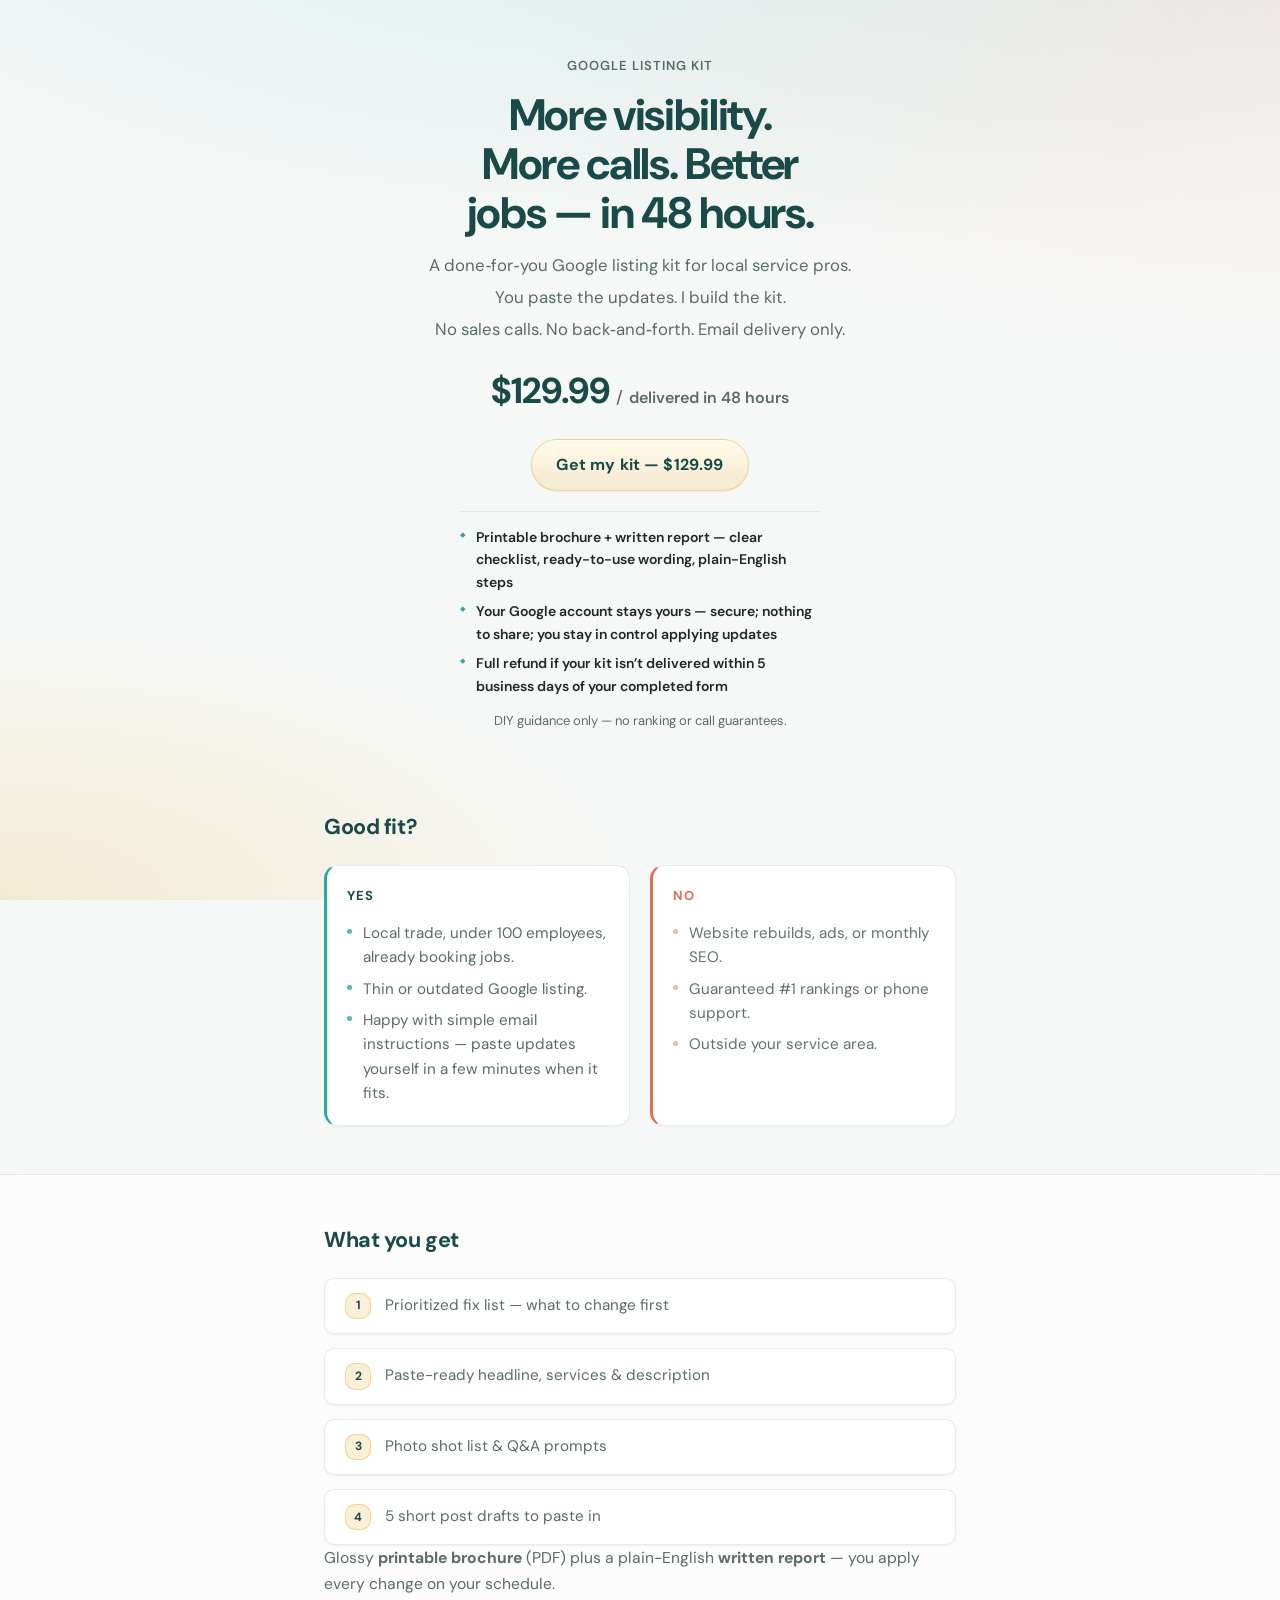
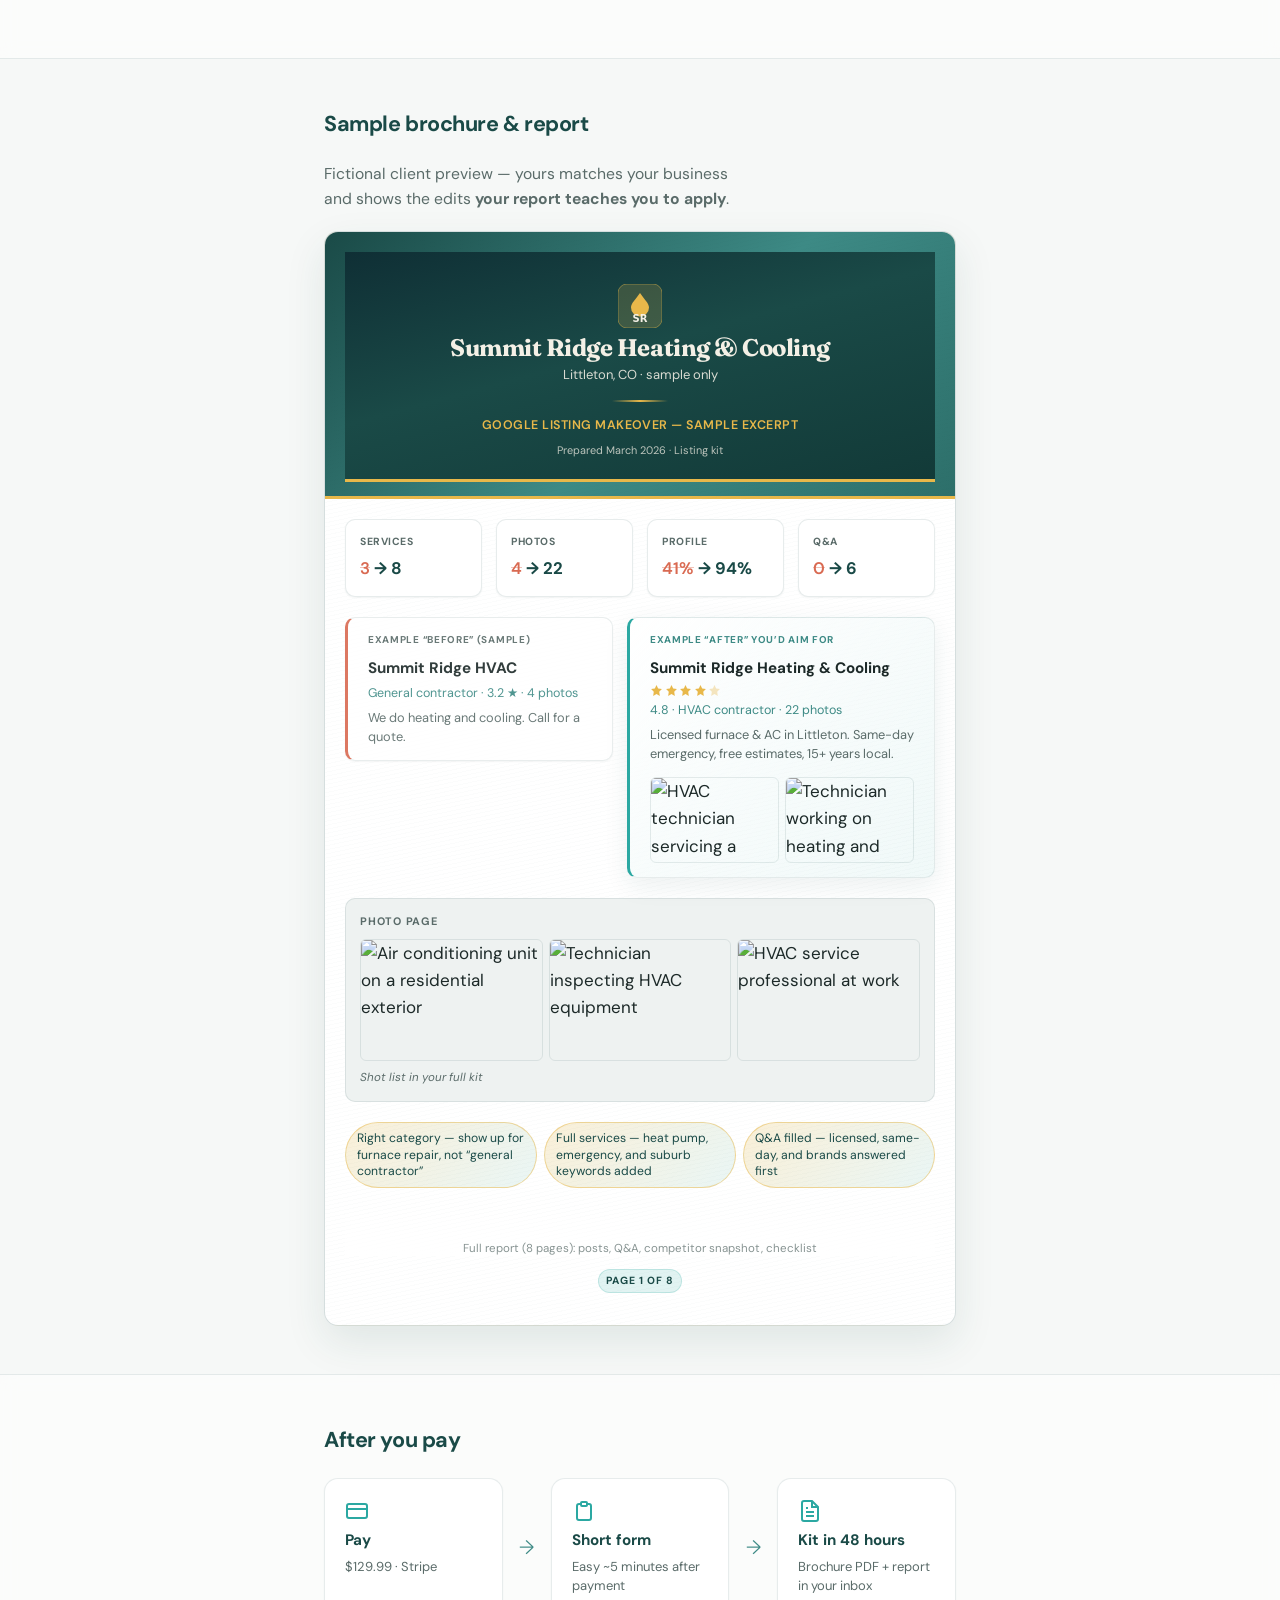
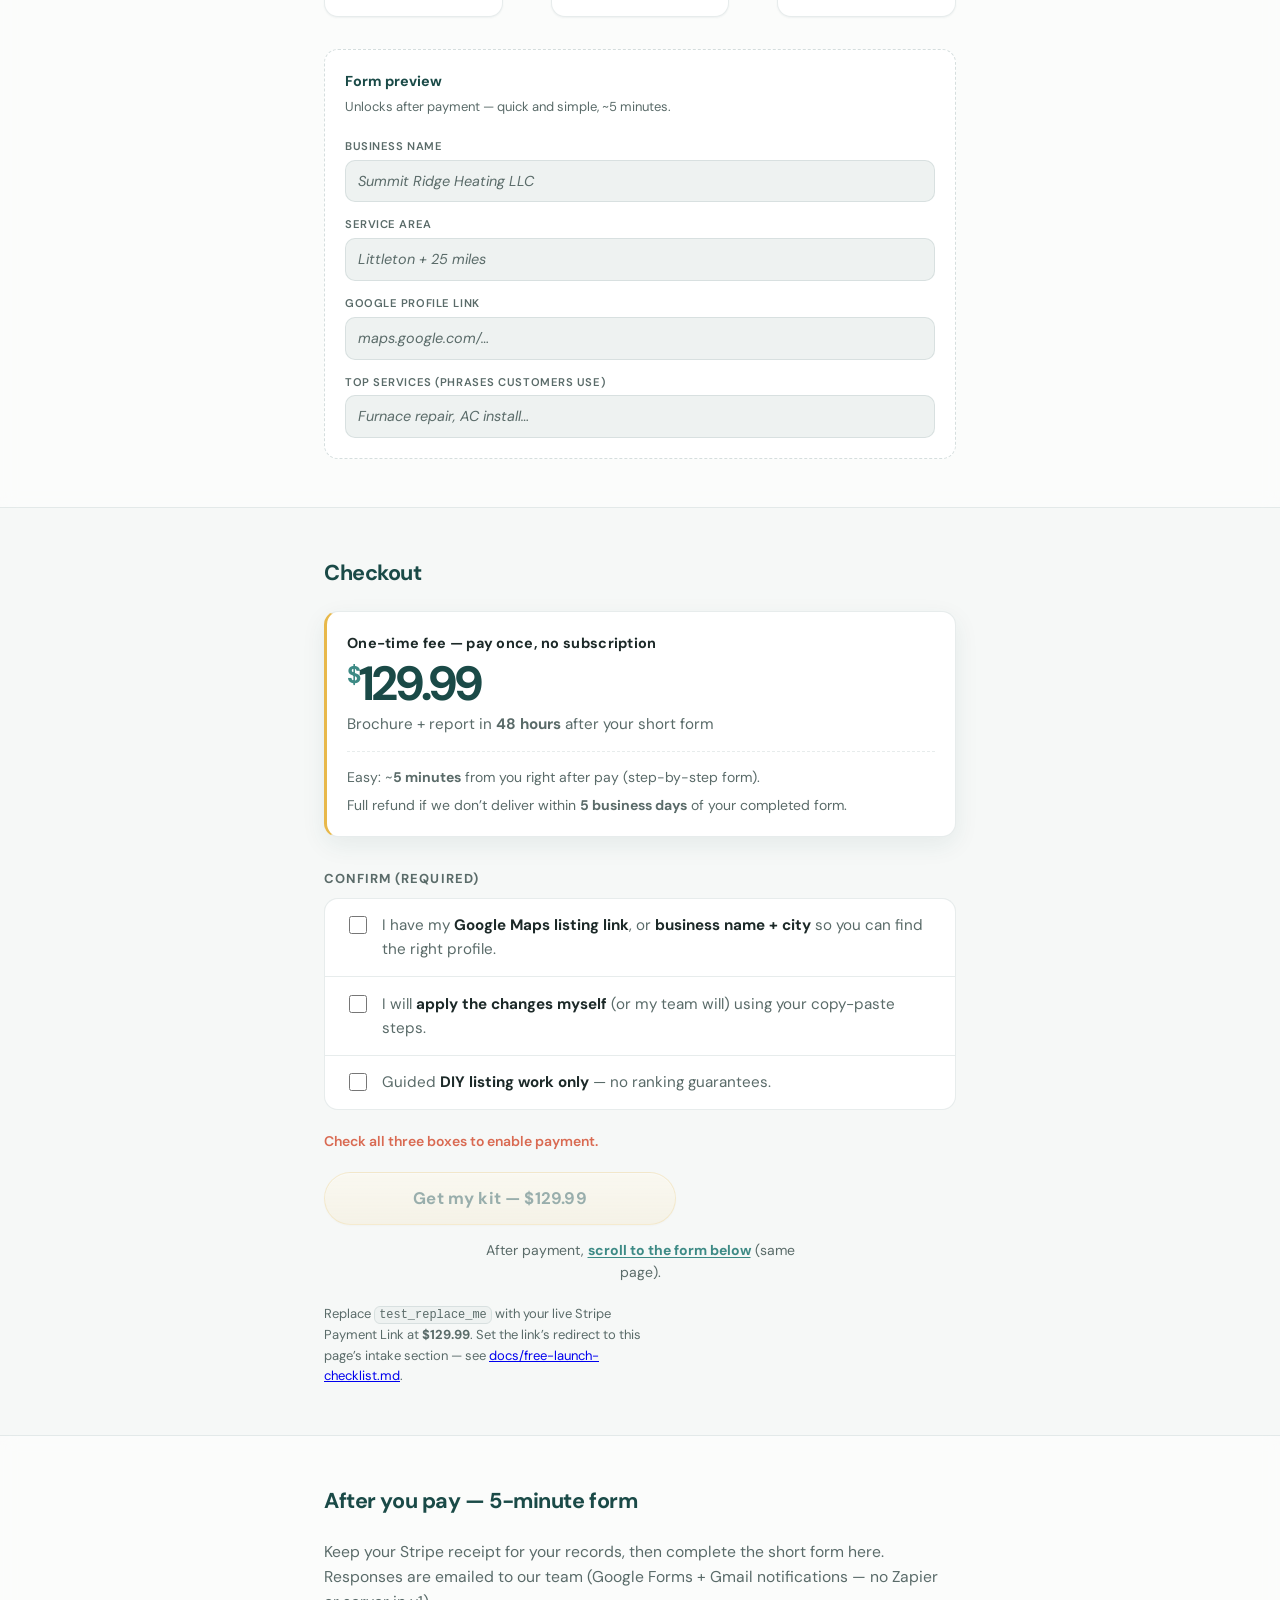
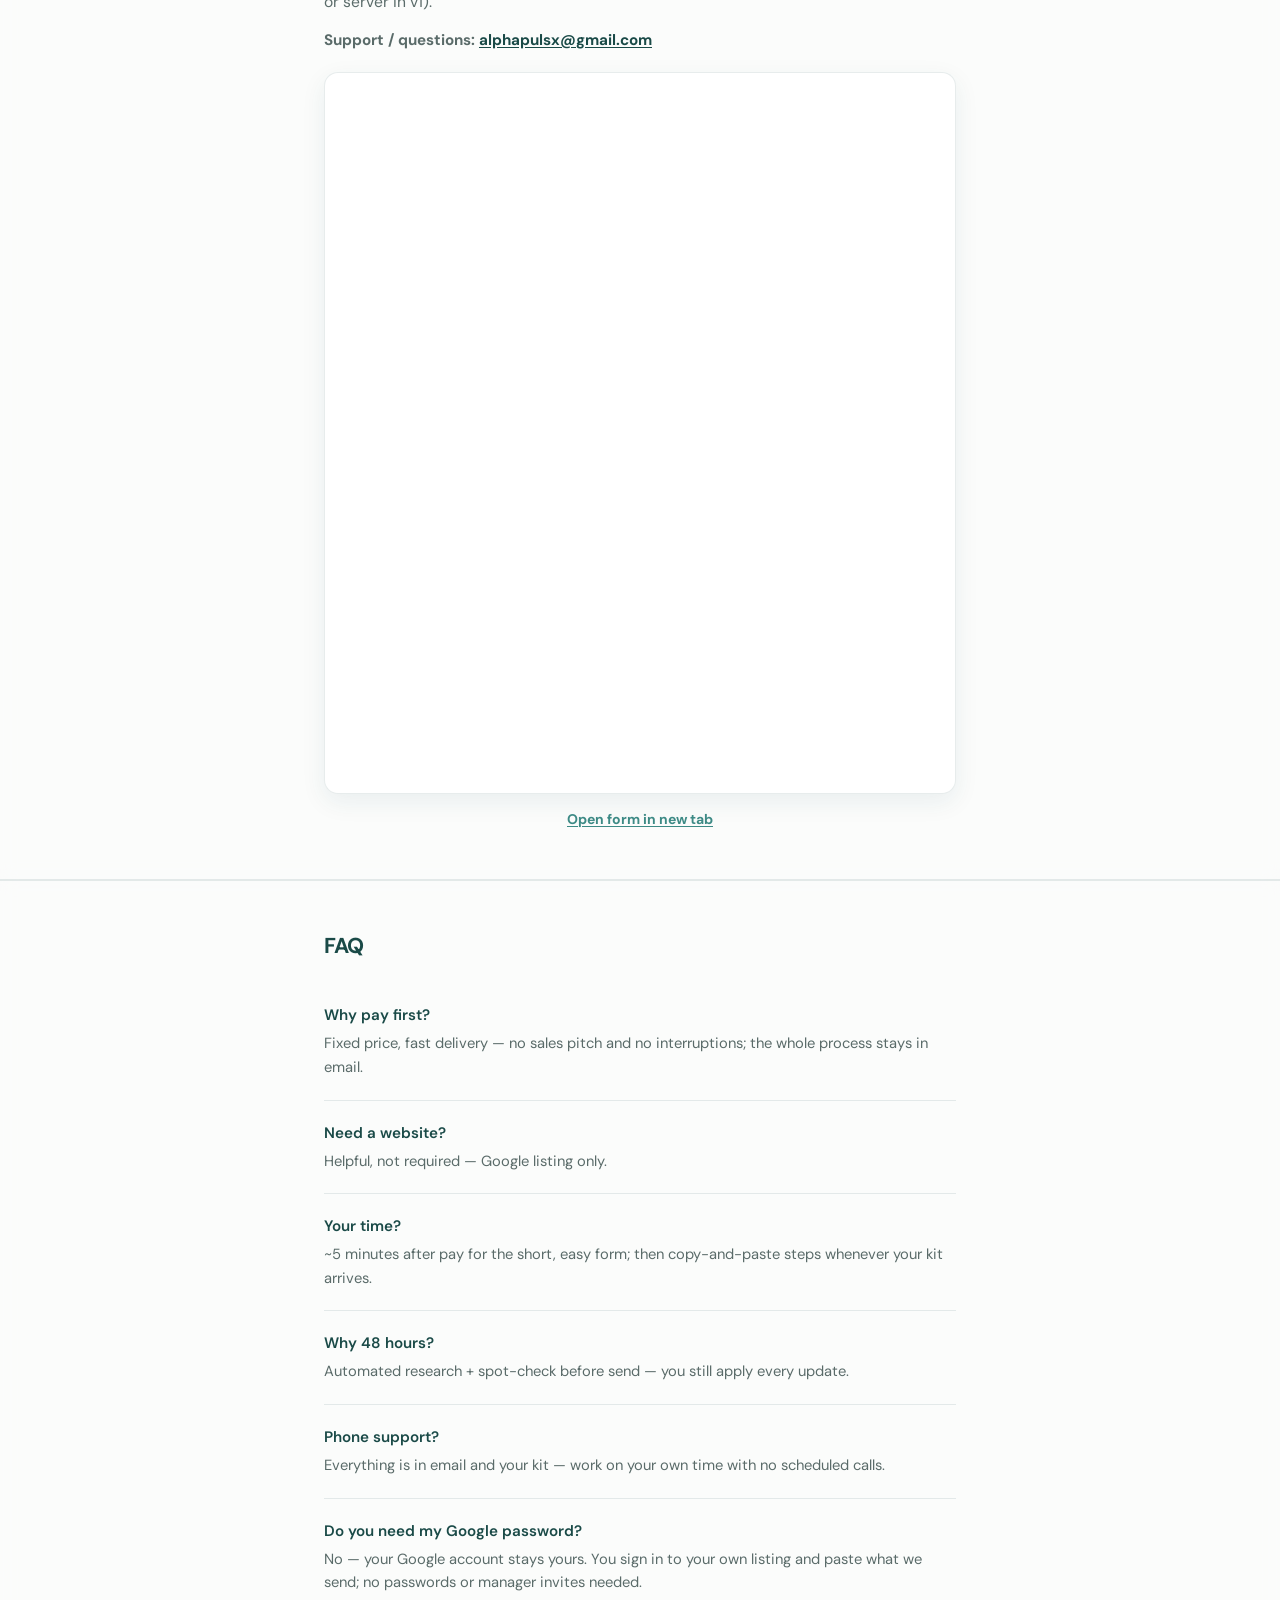
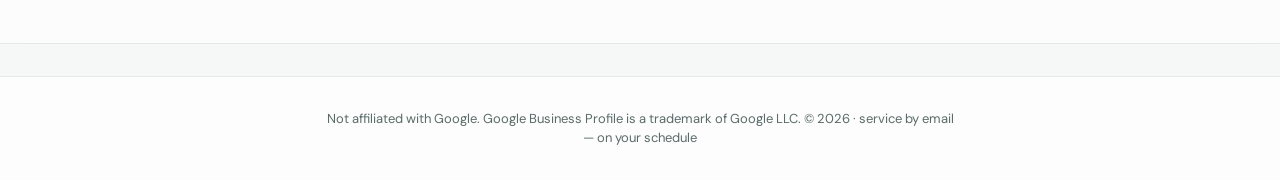
==== index.html @ 48195851 "One-page embedded intake + Gmail setup docs" ====
<!DOCTYPE html>
<html lang="en">
  <head>
    <meta charset="utf-8" />
    <meta name="viewport" content="width=device-width, initial-scale=1" />
    <meta
      name="description"
      content="More visibility, more calls, better jobs in 48h. Done-for-you Google listing kit for local service pros. $129.99 one-time, email delivery only, no sales calls."
    />
    <title>Google listing kit · $129.99 one-time · 48h</title>
    <link rel="canonical" href="https://alphapulsx-jpg.github.io/Google-BP/" />
    <meta property="og:title" content="Google listing kit · $129.99 one-time · 48h" />
    <meta
      property="og:description"
      content="More visibility, more calls, better jobs in 48h. Done-for-you Google listing kit for local service pros. $129.99 one-time, email delivery only, no sales calls."
    />
    <meta property="og:url" content="https://alphapulsx-jpg.github.io/Google-BP/" />
    <meta property="og:type" content="website" />
    <meta name="twitter:card" content="summary" />
    <meta name="twitter:title" content="Google listing kit · $129.99 one-time · 48h" />
    <meta
      name="twitter:description"
      content="More visibility, more calls, better jobs in 48h. Done-for-you Google listing kit for local service pros. $129.99 one-time, email delivery only, no sales calls."
    />
    <script type="application/ld+json">
      {
        "@context": "https://schema.org",
        "@graph": [
          {
            "@type": "Organization",
            "@id": "https://alphapulsx-jpg.github.io/Google-BP/#organization",
            "name": "Google listing kit",
            "url": "https://alphapulsx-jpg.github.io/Google-BP/"
          },
          {
            "@type": "WebSite",
            "@id": "https://alphapulsx-jpg.github.io/Google-BP/#website",
            "name": "Google listing kit",
            "url": "https://alphapulsx-jpg.github.io/Google-BP/",
            "publisher": { "@id": "https://alphapulsx-jpg.github.io/Google-BP/#organization" }
          },
          {
            "@type": "Product",
            "@id": "https://alphapulsx-jpg.github.io/Google-BP/#product",
            "name": "Google listing kit",
            "description": "Done-for-you Google listing kit for local service pros: printable brochure (PDF), written report, and copy-paste steps. Pay once via Stripe checkout on the landing page (replace placeholder link when live); you apply updates yourself in your Google account.",
            "brand": { "@id": "https://alphapulsx-jpg.github.io/Google-BP/#organization" },
            "offers": {
              "@type": "Offer",
              "price": "129.99",
              "priceCurrency": "USD",
              "url": "https://alphapulsx-jpg.github.io/Google-BP/",
              "availability": "https://schema.org/OnlineOnly"
            }
          },
          {
            "@type": "FAQPage",
            "@id": "https://alphapulsx-jpg.github.io/Google-BP/#faq",
            "mainEntity": [
              {
                "@type": "Question",
                "name": "Why pay first?",
                "acceptedAnswer": {
                  "@type": "Answer",
                  "text": "Fixed price, fast delivery — no sales pitch and no interruptions; the whole process stays in email."
                }
              },
              {
                "@type": "Question",
                "name": "Need a website?",
                "acceptedAnswer": {
                  "@type": "Answer",
                  "text": "Helpful, not required — Google listing only."
                }
              },
              {
                "@type": "Question",
                "name": "Your time?",
                "acceptedAnswer": {
                  "@type": "Answer",
                  "text": "~5 minutes after pay for the short, easy form; then copy-and-paste steps whenever your kit arrives."
                }
              },
              {
                "@type": "Question",
                "name": "Why 48 hours?",
                "acceptedAnswer": {
                  "@type": "Answer",
                  "text": "Automated research + spot-check before send — you still apply every update."
                }
              },
              {
                "@type": "Question",
                "name": "Phone support?",
                "acceptedAnswer": {
                  "@type": "Answer",
                  "text": "Everything is in email and your kit — work on your own time with no scheduled calls."
                }
              },
              {
                "@type": "Question",
                "name": "Do you need my Google password?",
                "acceptedAnswer": {
                  "@type": "Answer",
                  "text": "No — your Google account stays yours. You sign in to your own listing and paste what we send; no passwords or manager invites needed."
                }
              }
            ]
          }
        ]
      }
    </script>
    <link rel="preconnect" href="https://fonts.googleapis.com" />
    <link rel="preconnect" href="https://fonts.gstatic.com" crossorigin />
    <link
      href="https://fonts.googleapis.com/css2?family=DM+Sans:ital,opsz,wght@0,9..40,400;0,9..40,500;0,9..40,600;0,9..40,700;1,9..40,400&family=Fraunces:opsz,wght@9..144,600;9..144,700&display=swap"
      rel="stylesheet"
    />
    <link rel="stylesheet" href="styles.css" />
  </head>
  <body>
    <a class="skip-link" href="#main">Skip to main content</a>

    <header class="hero">
      <div class="wrap hero__inner">
        <p class="hero__eyebrow">Google listing kit</p>
        <h1 id="main">More visibility. More calls. Better jobs — in 48 hours.</h1>
        <div class="hero__taglines">
          <p>A done‑for‑you Google listing kit for local service pros.</p>
          <p>You paste the updates. I build the kit.</p>
          <p>No sales calls. No back‑and‑forth. Email delivery only.</p>
        </div>
        <p class="hero__price">
          <span class="hero__price-amount">$129.99</span>
          <span class="hero__price-sep">/</span>
          <span class="hero__price-term">delivered in 48 hours</span>
        </p>
        <div class="hero__cta">
          <a class="btn btn--primary" href="#checkout">Get my kit — $129.99</a>
        </div>
        <ul class="hero__trust" aria-label="Why this works">
          <li>Printable brochure + written report — clear checklist, ready-to-use wording, plain-English steps</li>
          <li>Your Google account stays yours — secure; nothing to share; you stay in control applying updates</li>
          <li>Full refund if your kit isn’t delivered within 5 business days of your completed form</li>
        </ul>
        <p class="hero__legal">DIY guidance only — no ranking or call guarantees.</p>
      </div>
    </header>

    <main class="main">
      <section class="section" aria-labelledby="fit-heading">
        <div class="wrap">
          <h2 class="section__title" id="fit-heading">Good fit?</h2>
          <div class="fit-grid">
            <div class="fit-card fit-card--yes">
              <h3 class="fit-card__label">Yes</h3>
              <ul class="list list--compact">
                <li>Local trade, under 100 employees, already booking jobs.</li>
                <li>Thin or outdated Google listing.</li>
                <li>Happy with simple email instructions — paste updates yourself in a few minutes when it fits.</li>
              </ul>
            </div>
            <div class="fit-card fit-card--no">
              <h3 class="fit-card__label">No</h3>
              <ul class="list list--compact list--muted">
                <li>Website rebuilds, ads, or monthly SEO.</li>
                <li>Guaranteed #1 rankings or phone support.</li>
                <li>Outside your service area.</li>
              </ul>
            </div>
          </div>
        </div>
      </section>

      <section class="section section--soft" aria-labelledby="deliver-heading">
        <div class="wrap">
          <h2 class="section__title" id="deliver-heading">What you get</h2>
          <ol class="deliver-list">
            <li><span class="deliver-list__num">1</span> Prioritized fix list — what to change first</li>
            <li><span class="deliver-list__num">2</span> Paste-ready headline, services &amp; description</li>
            <li><span class="deliver-list__num">3</span> Photo shot list &amp; Q&amp;A prompts</li>
            <li><span class="deliver-list__num">4</span> 5 short post drafts to paste in</li>
          </ol>
          <p class="section__intro section__intro--tight">
            Glossy <strong>printable brochure</strong> (PDF) plus a plain-English <strong>written report</strong> — you
            apply every change on your schedule.
          </p>
        </div>
      </section>

      <section class="section section--brochure" aria-labelledby="example-heading">
        <div class="wrap">
          <h2 class="section__title" id="example-heading">Sample brochure &amp; report</h2>
          <p class="section__intro">
            Fictional client preview — yours matches your business and shows the edits
            <strong>your report teaches you to apply</strong>.
          </p>

          <article class="brochure-preview" aria-label="Sample — Summit Ridge Heating and Cooling">
            <header class="brochure-cover">
              <div class="brochure-cover__band">
                <div class="brochure-cover__logo" aria-hidden="true">
                  <svg class="brochure-cover__mark" width="44" height="44" viewBox="0 0 44 44" fill="none" aria-hidden="true">
                    <rect width="44" height="44" rx="9" fill="rgba(232,184,74,0.18)" stroke="rgba(232,184,74,0.45)" stroke-width="1" />
                    <path d="M22 9c-4.5 6.5-9 10.5-9 14.5a9 9 0 1018 0c0-4-4.5-8-9-14.5z" fill="#e8b84a" />
                    <text x="22" y="38" text-anchor="middle" fill="#f4f0e6" font-size="10" font-weight="700" font-family="system-ui,sans-serif">SR</text>
                  </svg>
                </div>
                <p class="brochure-cover__client">Summit Ridge Heating &amp; Cooling</p>
                <p class="brochure-cover__location">Littleton, CO · sample only</p>
                <div class="brochure-cover__rule" aria-hidden="true"></div>
                <p class="brochure-cover__tagline">Google Listing Makeover — Sample Excerpt</p>
                <p class="brochure-cover__date">Prepared March 2026 · Listing kit</p>
              </div>
            </header>

            <div class="brochure-preview__body">
              <ul class="brochure-metrics" aria-label="Before and after profile stats">
                <li class="brochure-metric">
                  <span class="brochure-metric__label">Services</span>
                  <span class="brochure-metric__vals"><span class="brochure-metric__before">3</span> → <span class="brochure-metric__after">8</span></span>
                </li>
                <li class="brochure-metric">
                  <span class="brochure-metric__label">Photos</span>
                  <span class="brochure-metric__vals"><span class="brochure-metric__before">4</span> → <span class="brochure-metric__after">22</span></span>
                </li>
                <li class="brochure-metric">
                  <span class="brochure-metric__label">Profile</span>
                  <span class="brochure-metric__vals"><span class="brochure-metric__before">41%</span> → <span class="brochure-metric__after">94%</span></span>
                </li>
                <li class="brochure-metric">
                  <span class="brochure-metric__label">Q&amp;A</span>
                  <span class="brochure-metric__vals"><span class="brochure-metric__before">0</span> → <span class="brochure-metric__after">6</span></span>
                </li>
              </ul>

              <div class="brochure-listings" aria-label="Google listing before and after">
                <article class="gbp-mock gbp-mock--before">
                  <h3 class="gbp-mock__tag">Example “before” (sample)</h3>
                  <p class="gbp-mock__name">Summit Ridge HVAC</p>
                  <p class="gbp-mock__meta">General contractor · 3.2 ★ · 4 photos</p>
                  <p class="gbp-mock__blurb">We do heating and cooling. Call for a quote.</p>
                </article>
                <article class="gbp-mock gbp-mock--after">
                  <h3 class="gbp-mock__tag">Example “after” you’d aim for</h3>
                  <p class="gbp-mock__name">Summit Ridge Heating &amp; Cooling</p>
                  <p class="gbp-mock__stars" aria-label="4.8 star rating">
                    <span class="gbp-mock__star-row" aria-hidden="true">
                      <svg width="13" height="13" viewBox="0 0 24 24" fill="currentColor"><path d="M12 2l3.09 6.26L22 9.27l-5 4.87L18.18 22 12 18.56 5.82 22 7 14.14l-5-4.87 6.91-1.01z"/></svg>
                      <svg width="13" height="13" viewBox="0 0 24 24" fill="currentColor"><path d="M12 2l3.09 6.26L22 9.27l-5 4.87L18.18 22 12 18.56 5.82 22 7 14.14l-5-4.87 6.91-1.01z"/></svg>
                      <svg width="13" height="13" viewBox="0 0 24 24" fill="currentColor"><path d="M12 2l3.09 6.26L22 9.27l-5 4.87L18.18 22 12 18.56 5.82 22 7 14.14l-5-4.87 6.91-1.01z"/></svg>
                      <svg width="13" height="13" viewBox="0 0 24 24" fill="currentColor"><path d="M12 2l3.09 6.26L22 9.27l-5 4.87L18.18 22 12 18.56 5.82 22 7 14.14l-5-4.87 6.91-1.01z"/></svg>
                      <svg width="13" height="13" viewBox="0 0 24 24" fill="currentColor" opacity="0.35"><path d="M12 2l3.09 6.26L22 9.27l-5 4.87L18.18 22 12 18.56 5.82 22 7 14.14l-5-4.87 6.91-1.01z"/></svg>
                    </span>
                    4.8 · HVAC contractor · 22 photos
                  </p>
                  <p class="gbp-mock__blurb">
                    Licensed furnace &amp; AC in Littleton. Same-day emergency, free estimates, 15+ years local.
                  </p>
                  <div class="brochure-photo-grid">
                    <img
                      src="https://images.unsplash.com/photo-1621905251189-08b45d6a269e?w=400&q=80"
                      alt="HVAC technician servicing a furnace unit"
                      width="200"
                      height="134"
                      loading="lazy"
                      class="brochure-photo-grid__img"
                    />
                    <img
                      src="https://images.unsplash.com/photo-1581094794329-c8112a89af12?w=400&q=80"
                      alt="Technician working on heating and cooling equipment"
                      width="200"
                      height="134"
                      loading="lazy"
                      class="brochure-photo-grid__img"
                    />
                  </div>
                </article>
              </div>

              <div class="brochure-shotlist">
                <h3 class="brochure-shotlist__heading">Photo page</h3>
                <ul class="brochure-shotlist__thumbs">
                  <li>
                    <img
                      src="https://images.unsplash.com/photo-1621905252507-b35492cc74b4?w=400&q=80"
                      alt="Air conditioning unit on a residential exterior"
                      width="120"
                      height="80"
                      loading="lazy"
                    />
                  </li>
                  <li>
                    <img
                      src="https://images.unsplash.com/photo-1621905251189-08b45d6a269e?w=400&q=80"
                      alt="Technician inspecting HVAC equipment"
                      width="120"
                      height="80"
                      loading="lazy"
                    />
                  </li>
                  <li>
                    <img
                      src="https://images.unsplash.com/photo-1581094794329-c8112a89af12?w=400&q=80"
                      alt="HVAC service professional at work"
                      width="120"
                      height="80"
                      loading="lazy"
                    />
                  </li>
                </ul>
                <p class="brochure-shotlist__caption">Shot list in your full kit</p>
              </div>

              <ul class="brochure-wins" aria-label="Top fixes in plain English">
                <li class="brochure-win">Right category — show up for furnace repair, not “general contractor”</li>
                <li class="brochure-win">Full services — heat pump, emergency, and suburb keywords added</li>
                <li class="brochure-win">Q&amp;A filled — licensed, same-day, and brands answered first</li>
              </ul>

              <footer class="brochure-footer">
                <p class="brochure-footer__teaser">Full report (8 pages): posts, Q&amp;A, competitor snapshot, checklist</p>
                <span class="brochure-footer__page">Page 1 of 8</span>
              </footer>
            </div>
          </article>
        </div>
      </section>

      <section class="section section--soft" aria-labelledby="flow-heading">
        <div class="wrap">
          <h2 class="section__title" id="flow-heading">After you pay</h2>
          <ol class="flow-steps">
            <li class="flow-step">
              <span class="flow-step__icon" aria-hidden="true">
                <svg width="24" height="24" viewBox="0 0 24 24" fill="none" stroke="currentColor" stroke-width="2">
                  <rect x="2" y="5" width="20" height="14" rx="2" />
                  <path d="M2 10h20" />
                </svg>
              </span>
              <span class="flow-step__label">Pay</span>
              <span class="flow-step__desc">$129.99 · Stripe</span>
            </li>
            <li class="flow-step__arrow" aria-hidden="true">→</li>
            <li class="flow-step">
              <span class="flow-step__icon" aria-hidden="true">
                <svg width="24" height="24" viewBox="0 0 24 24" fill="none" stroke="currentColor" stroke-width="2">
                  <path d="M9 5H7a2 2 0 00-2 2v12a2 2 0 002 2h10a2 2 0 002-2V7a2 2 0 00-2-2h-2" />
                  <rect x="9" y="3" width="6" height="4" rx="1" />
                </svg>
              </span>
              <span class="flow-step__label">Short form</span>
              <span class="flow-step__desc">Easy ~5 minutes after payment</span>
            </li>
            <li class="flow-step__arrow" aria-hidden="true">→</li>
            <li class="flow-step">
              <span class="flow-step__icon" aria-hidden="true">
                <svg width="24" height="24" viewBox="0 0 24 24" fill="none" stroke="currentColor" stroke-width="2">
                  <path d="M14 2H6a2 2 0 00-2 2v16a2 2 0 002 2h12a2 2 0 002-2V8z" />
                  <path d="M14 2v6h6M16 13H8M16 17H8M10 9H8" />
                </svg>
              </span>
              <span class="flow-step__label">Kit in 48 hours</span>
              <span class="flow-step__desc">Brochure PDF + report in your inbox</span>
            </li>
          </ol>

          <div class="intake-preview" aria-labelledby="form-preview-heading">
            <h3 class="intake-preview__title" id="form-preview-heading">Form preview</h3>
            <p class="intake-preview__note">Unlocks after payment — quick and simple, ~5 minutes.</p>
            <div class="intake-preview__fields" aria-hidden="true">
              <div class="intake-field">
                <span class="intake-field__label">Business name</span>
                <span class="intake-field__value intake-field__value--placeholder">Summit Ridge Heating LLC</span>
              </div>
              <div class="intake-field">
                <span class="intake-field__label">Service area</span>
                <span class="intake-field__value intake-field__value--placeholder">Littleton + 25 miles</span>
              </div>
              <div class="intake-field">
                <span class="intake-field__label">Google profile link</span>
                <span class="intake-field__value intake-field__value--placeholder">maps.google.com/…</span>
              </div>
              <div class="intake-field intake-field--area">
                <span class="intake-field__label">Top services (phrases customers use)</span>
                <span class="intake-field__value intake-field__value--placeholder">Furnace repair, AC install…</span>
              </div>
            </div>
          </div>
        </div>
      </section>

      <section class="section" id="checkout" aria-labelledby="price-heading">
        <div class="wrap">
          <h2 class="section__title" id="price-heading">Checkout</h2>
          <div class="price-card">
            <p class="price-card__fee">One-time fee — pay once, no subscription</p>
            <p class="price-card__amount"><span class="price-card__currency">$</span>129.99</p>
            <p class="price-card__meta">Brochure + report in <strong>48 hours</strong> after your short form</p>
            <ul class="price-card__notes">
              <li>Easy: ~<strong>5 minutes</strong> from you right after pay (step-by-step form).</li>
              <li>
                Full refund if we don’t deliver within <strong>5 business days</strong> of your completed form.
              </li>
            </ul>
          </div>

          <h3 class="section__subhead" id="confirm-heading">Confirm (required)</h3>
          <form id="prequal-form" class="prequal" novalidate>
            <fieldset>
              <legend class="visually-hidden">Checkout confirmations</legend>
              <label class="check">
                <input type="checkbox" name="prequal" value="listing" />
                <span
                  >I have my <strong>Google Maps listing link</strong>, or <strong>business name + city</strong> so you
                  can find the right profile.</span
                >
              </label>
              <label class="check">
                <input type="checkbox" name="prequal" value="diy" />
                <span
                  >I will <strong>apply the changes myself</strong> (or my team will) using your copy-paste
                  steps.</span
                >
              </label>
              <label class="check">
                <input type="checkbox" name="prequal" value="scope" />
                <span>Guided <strong>DIY listing work only</strong> — no ranking guarantees.</span>
              </label>
            </fieldset>
          </form>

          <p id="prequal-hint" class="hint" role="status">Check all three boxes to enable payment.</p>

          <div class="cta-row">
            <a
              id="pay-cta"
              class="btn btn--primary btn--lg is-disabled"
              href="https://buy.stripe.com/test_replace_me"
              rel="noopener noreferrer"
              target="_blank"
              aria-disabled="true"
              tabindex="-1"
              aria-label="Get my kit — one-time fee $129.99"
              >Get my kit — $129.99</a
            >
          </div>
          <p class="checkout__next">
            After payment, <a href="#intake">scroll to the form below</a> (same page).
          </p>
          <p class="fineprint">
            Replace <code>test_replace_me</code> with your live Stripe Payment Link at <strong>$129.99</strong>. Set the
            link’s redirect to this page’s intake section — see
            <a href="docs/free-launch-checklist.md">docs/free-launch-checklist.md</a>.
          </p>
        </div>
      </section>

      <section id="intake" class="section section--soft intake" aria-labelledby="intake-heading">
        <div class="wrap">
          <h2 class="section__title" id="intake-heading">After you pay — 5-minute form</h2>
          <p class="section__intro section__intro--tight">
            Keep your Stripe receipt for your records, then complete the short form here. Responses are emailed to our
            team (Google Forms + Gmail notifications — no Zapier or server in v1).
          </p>
          <p class="intake__support">
            <strong>Support / questions:</strong>
            <a href="mailto:alphapulsx@gmail.com">alphapulsx@gmail.com</a>
          </p>
          <!-- Replace YOUR_FORM_ID in the iframe src and the “Open form” link with your real form ID from Google Forms → Send → embed HTML (…/viewform?embedded=true). -->
          <div class="intake__embed">
            <iframe
              title="Intake questionnaire after payment"
              loading="lazy"
              src="https://docs.google.com/forms/d/e/YOUR_FORM_ID/viewform?embedded=true"
            ></iframe>
          </div>
          <p class="intake__fallback">
            <a
              href="https://docs.google.com/forms/d/e/YOUR_FORM_ID/viewform"
              rel="noopener noreferrer"
              target="_blank"
              >Open form in new tab</a
            >
          </p>
        </div>
      </section>

      <section class="section section--soft" aria-labelledby="faq-heading">
        <div class="wrap">
          <h2 class="section__title" id="faq-heading">FAQ</h2>
          <dl class="faq">
            <div class="faq__row">
              <dt>Why pay first?</dt>
              <dd>Fixed price, fast delivery — no sales pitch and no interruptions; the whole process stays in email.</dd>
            </div>
            <div class="faq__row">
              <dt>Need a website?</dt>
              <dd>Helpful, not required — Google listing only.</dd>
            </div>
            <div class="faq__row">
              <dt>Your time?</dt>
              <dd>~5 minutes after pay for the short, easy form; then copy-and-paste steps whenever your kit arrives.</dd>
            </div>
            <div class="faq__row">
              <dt>Why 48 hours?</dt>
              <dd>Automated research + spot-check before send — you still apply every update.</dd>
            </div>
            <div class="faq__row">
              <dt>Phone support?</dt>
              <dd>Everything is in email and your kit — work on your own time with no scheduled calls.</dd>
            </div>
            <div class="faq__row">
              <dt>Do you need my Google password?</dt>
              <dd>No — your Google account stays yours. You sign in to your own listing and paste what we send; no passwords or manager invites needed.</dd>
            </div>
          </dl>
        </div>
      </section>
    </main>

    <footer class="site-footer">
      <div class="wrap">
        <p class="site-footer__legal">
          Not affiliated with Google. Google Business Profile is a trademark of Google LLC. ©
          <span id="y"></span> · service by email — on your schedule
        </p>
      </div>
    </footer>

    <aside
      class="sticky-bar"
      id="sticky-bar"
      aria-label="Quick checkout: one-time fee $129.99, delivery in 48 hours"
      hidden
    >
      <div class="sticky-bar__inner">
        <div class="sticky-bar__text">
          <p class="sticky-bar__price"><span>$129.99</span> · 48 hours</p>
          <p class="sticky-bar__note">One-time fee</p>
        </div>
        <a
          id="pay-cta-sticky"
          class="btn btn--primary btn--sm is-disabled"
          href="https://buy.stripe.com/test_replace_me"
          rel="noopener noreferrer"
          target="_blank"
          aria-disabled="true"
          tabindex="-1"
          aria-label="Get my kit — one-time fee $129.99"
          >Get my kit — $129.99</a
        >
      </div>
    </aside>

    <script src="app.js" defer></script>
  </body>
</html>
---- styles.css ----
/* Google listing landing — Flip7 accents (teal / coral / gold), conversion-focused, DM Sans */

:root {
  --teal: #2ba8a2;
  --teal-muted: #3d8a85;
  --teal-ink: #1a4a47;
  --teal-glow: rgba(43, 168, 162, 0.14);
  --gold: #e8b84a;
  --gold-soft: rgba(232, 184, 74, 0.22);
  --gold-border: rgba(232, 184, 74, 0.5);
  --coral: #d96a52;
  --coral-soft: rgba(217, 106, 82, 0.1);
  --bg: #f6f8f7;
  --bg-soft: #eef2f1;
  --surface: #ffffff;
  --cream: #fffbf3;
  --ink: #1c2928;
  --ink-muted: #5a6b69;
  --line: rgba(26, 74, 71, 0.1);
  --line-strong: rgba(26, 74, 71, 0.18);
  --shadow-sm: 0 1px 2px rgba(26, 74, 71, 0.06);
  --shadow-md: 0 8px 24px rgba(26, 74, 71, 0.08);
  --shadow-lg: 0 16px 40px rgba(26, 74, 71, 0.1);
  --radius: 14px;
  --radius-sm: 10px;
  --radius-pill: 999px;
  --focus: 0 0 0 3px rgba(43, 168, 162, 0.35);
  --max: 42rem;
  --space-xs: 0.5rem;
  --space-sm: 0.875rem;
  --space-md: 1.25rem;
  --space-lg: 2rem;
  --space-xl: 3rem;
  --sticky-h: 4.25rem;
  --font: "DM Sans", system-ui, -apple-system, "Segoe UI", Roboto, sans-serif;
  --text-display: clamp(2rem, 5.5vw, 2.75rem);
  --text-title: clamp(1.125rem, 3vw, 1.35rem);
  --text-body: 1.0625rem;
  --text-sm: 0.875rem;
  --text-xs: 0.8125rem;
}

*,
*::before,
*::after {
  box-sizing: border-box;
}

html {
  scroll-behavior: smooth;
}

@media (prefers-reduced-motion: reduce) {
  html {
    scroll-behavior: auto;
  }

  *,
  *::before,
  *::after {
    animation-duration: 0.01ms !important;
    animation-iteration-count: 1 !important;
    transition-duration: 0.01ms !important;
  }
}

body {
  margin: 0;
  font-family: var(--font);
  font-size: var(--text-body);
  line-height: 1.6;
  color: var(--ink);
  background: var(--bg);
  min-height: 100vh;
  background-image:
    radial-gradient(ellipse 80% 50% at 50% -20%, var(--teal-glow), transparent),
    radial-gradient(ellipse 60% 40% at 100% 0%, var(--coral-soft), transparent),
    radial-gradient(ellipse 50% 30% at 0% 100%, var(--gold-soft), transparent);
  background-attachment: fixed;
}

body.has-sticky {
  padding-bottom: calc(var(--sticky-h) + env(safe-area-inset-bottom, 0px));
}

.skip-link {
  position: absolute;
  left: -9999px;
  top: auto;
  width: 1px;
  height: 1px;
  overflow: hidden;
}

.skip-link:focus {
  position: fixed;
  left: var(--space-sm);
  top: var(--space-sm);
  width: auto;
  height: auto;
  padding: 0.5rem 1rem;
  background: var(--surface);
  color: var(--teal-ink);
  z-index: 200;
  border-radius: var(--radius-sm);
  font-weight: 700;
  box-shadow: var(--focus);
  border: 1px solid var(--line-strong);
}

.wrap {
  width: 100%;
  max-width: var(--max);
  margin: 0 auto;
  padding: 0 1.25rem;
}

/* Hero */
.hero {
  padding: var(--space-xl) 0 var(--space-lg);
  position: relative;
}

.hero__inner {
  display: flex;
  flex-direction: column;
  align-items: center;
  text-align: center;
  padding-top: var(--space-xs);
}

.hero__eyebrow {
  margin: 0 0 var(--space-sm);
  font-size: var(--text-xs);
  font-weight: 600;
  letter-spacing: 0.08em;
  text-transform: uppercase;
  color: var(--ink-muted);
}

.hero__brand {
  color: var(--teal-muted);
  font-weight: 700;
}

.hero__eyebrow-sep {
  margin: 0 0.35em;
  color: var(--line-strong);
}

.hero h1 {
  margin: 0 auto var(--space-sm);
  font-size: var(--text-display);
  line-height: 1.12;
  font-weight: 700;
  letter-spacing: -0.03em;
  color: var(--teal-ink);
  max-width: min(100%, 22rem);
}

.hero__taglines {
  margin: 0 auto var(--space-md);
  width: 100%;
  max-width: 36ch;
}

.hero__taglines p {
  margin: 0 0 var(--space-xs);
  font-size: 1.05rem;
  line-height: 1.45;
  color: var(--ink-muted);
}

.hero__taglines p:last-child {
  margin-bottom: 0;
}

.hero__proof {
  margin: 0 0 var(--space-md);
  font-size: 1.05rem;
  color: var(--ink-muted);
  max-width: 32ch;
}

.hero__proof--stack {
  margin-bottom: var(--space-xs);
}

.hero__price {
  margin: 0 0 var(--space-md);
  display: flex;
  flex-wrap: wrap;
  align-items: baseline;
  justify-content: center;
  gap: 0.15em 0.35em;
}

.hero__price-amount {
  font-size: clamp(1.75rem, 5vw, 2.25rem);
  font-weight: 700;
  letter-spacing: -0.03em;
  color: var(--teal-ink);
}

.hero__price-sep {
  color: var(--ink-muted);
  font-weight: 500;
}

.hero__price-term {
  font-size: 1rem;
  font-weight: 600;
  color: var(--ink-muted);
}

.hero__cta {
  margin-bottom: var(--space-md);
}

.hero__social {
  margin: 0 0 var(--space-xs);
  font-size: var(--text-sm);
  font-weight: 700;
  letter-spacing: 0.04em;
  text-transform: uppercase;
  color: var(--teal-muted);
}

.hero__trust {
  margin: 0;
  padding: var(--space-sm) 0 0;
  border-top: 1px solid var(--line);
  list-style: none;
  display: flex;
  flex-direction: column;
  gap: 0.45rem;
  font-size: var(--text-sm);
  font-weight: 600;
  color: var(--ink);
  width: 100%;
  max-width: 36ch;
  text-align: left;
}

.hero__trust li {
  padding-left: 1rem;
  position: relative;
}

.hero__trust li::before {
  content: "◆";
  position: absolute;
  left: 0;
  color: var(--teal);
  font-size: 0.45rem;
  top: 0.45em;
}

.hero__legal {
  margin: var(--space-sm) auto 0;
  font-size: var(--text-xs);
  line-height: 1.5;
  color: var(--ink-muted);
  width: 100%;
  max-width: 38ch;
}

/* Trust strip (legacy — merged into hero) */
.trust-strip {
  border-block: 1px solid var(--line);
  background: var(--surface);
  box-shadow: var(--shadow-sm);
}

.trust-strip__list {
  margin: 0;
  padding: var(--space-md) 0;
  list-style: none;
  display: flex;
  flex-direction: column;
  gap: var(--space-sm);
}

@media (min-width: 640px) {
  .trust-strip__list {
    flex-direction: row;
    flex-wrap: wrap;
    justify-content: space-between;
    gap: var(--space-sm) var(--space-lg);
  }
}

.trust-strip__list li {
  display: flex;
  align-items: center;
  gap: 0.5rem;
  font-size: var(--text-sm);
  font-weight: 600;
  color: var(--ink);
}

.trust-strip__icon {
  color: var(--teal);
  font-size: 0.5rem;
}

/* Main */
.main {
  padding-bottom: var(--space-lg);
}

.section {
  padding: var(--space-xl) 0;
}

.section--soft {
  background: rgba(255, 255, 255, 0.55);
  border-block: 1px solid var(--line);
  backdrop-filter: blur(8px);
}

.section__title {
  margin: 0 0 var(--space-md);
  font-size: var(--text-title);
  font-weight: 700;
  letter-spacing: -0.02em;
  color: var(--teal-ink);
}

.section__subhead {
  margin: var(--space-lg) 0 var(--space-xs);
  font-size: var(--text-xs);
  font-weight: 700;
  text-transform: uppercase;
  letter-spacing: 0.08em;
  color: var(--ink-muted);
}

.section__intro {
  margin: 0 0 var(--space-md);
  color: var(--ink-muted);
  font-size: 0.98rem;
}

.section__intro--tight {
  margin-bottom: var(--space-sm);
}

.section__eyebrow {
  margin: 0 0 var(--space-xs);
  font-size: var(--text-xs);
  font-weight: 700;
  text-transform: uppercase;
  letter-spacing: 0.08em;
  color: var(--teal-muted);
}

/* Fit grid */
.fit-grid {
  display: grid;
  gap: var(--space-md);
}

@media (min-width: 560px) {
  .fit-grid {
    grid-template-columns: 1fr 1fr;
  }
}

.fit-card {
  padding: var(--space-md);
  border-radius: var(--radius);
  border: 1px solid var(--line);
  background: var(--surface);
  box-shadow: var(--shadow-sm);
}

.fit-card--yes {
  border-left: 3px solid var(--teal);
}

.fit-card--no {
  border-left: 3px solid var(--coral);
  opacity: 0.95;
}

.fit-card__label {
  margin: 0 0 var(--space-sm);
  font-size: var(--text-xs);
  font-weight: 700;
  text-transform: uppercase;
  letter-spacing: 0.06em;
  color: var(--teal-ink);
}

.fit-card--no .fit-card__label {
  color: var(--coral);
}

/* Lists */
.list {
  margin: 0;
  padding: 0;
  list-style: none;
}

.list li {
  position: relative;
  margin: 0 0 0.55rem;
  padding-left: 1rem;
  color: var(--ink-muted);
  font-size: 0.95rem;
}

.list li:last-child {
  margin-bottom: 0;
}

.list li::before {
  content: "";
  position: absolute;
  left: 0;
  top: 0.55em;
  width: 5px;
  height: 5px;
  border-radius: 50%;
  background: var(--teal);
  opacity: 0.8;
}

.list--compact li {
  margin-bottom: 0.45rem;
}

.list--muted li::before {
  background: var(--coral);
  opacity: 0.5;
}

.list--tight li {
  margin-bottom: 0.4rem;
}

.list--ordered {
  counter-reset: item;
}

.list--ordered li {
  counter-increment: item;
  padding-left: 1.65rem;
}

.list--ordered li::before {
  content: counter(item) ".";
  width: auto;
  height: auto;
  border-radius: 0;
  background: none;
  top: 0;
  font-size: 0.8rem;
  font-weight: 700;
  color: var(--teal-muted);
  opacity: 1;
}

/* Deliverables */
.deliver-list {
  margin: 0;
  padding: 0;
  list-style: none;
  display: flex;
  flex-direction: column;
  gap: var(--space-sm);
}

.deliver-list li {
  display: flex;
  align-items: flex-start;
  gap: var(--space-sm);
  padding: var(--space-sm) var(--space-md);
  background: var(--surface);
  border: 1px solid var(--line);
  border-radius: var(--radius-sm);
  font-size: 0.95rem;
  color: var(--ink-muted);
  box-shadow: var(--shadow-sm);
}

.deliver-list__num {
  flex-shrink: 0;
  display: inline-flex;
  align-items: center;
  justify-content: center;
  width: 1.65rem;
  height: 1.65rem;
  border-radius: var(--radius-sm);
  background: var(--gold-soft);
  border: 1px solid var(--gold-border);
  font-size: 0.75rem;
  font-weight: 700;
  color: var(--teal-ink);
}

.deliver-list li strong {
  color: var(--ink);
}

/* Glossy sample report preview */
.section--brochure .section__intro {
  max-width: 38ch;
}

.brochure-preview {
  margin: 0;
  border-radius: var(--radius);
  border: 1px solid var(--line-strong);
  overflow: hidden;
  box-shadow: var(--shadow-lg);
  background:
    radial-gradient(ellipse 100% 60% at 50% -20%, rgba(232, 184, 74, 0.1), transparent 50%),
    linear-gradient(180deg, var(--cream) 0%, #fafcfb 6%, var(--surface) 20%);
  position: relative;
}

.brochure-preview::after {
  content: "";
  position: absolute;
  inset: 0;
  background-image: repeating-linear-gradient(
    -12deg,
    transparent,
    transparent 3px,
    rgba(26, 74, 71, 0.015) 3px,
    rgba(26, 74, 71, 0.015) 4px
  );
  pointer-events: none;
  border-radius: inherit;
}

.brochure-cover__band {
  position: relative;
  z-index: 1;
  padding: var(--space-lg) var(--space-md) var(--space-md);
  text-align: center;
  background: linear-gradient(165deg, #0f2f35 0%, var(--teal-ink) 45%, #123a38 100%);
  color: #f4f0e6;
  border-bottom: 3px solid var(--gold);
}

.brochure-cover__logo {
  display: flex;
  justify-content: center;
  margin-bottom: 0.35rem;
}

.brochure-cover__client {
  margin: 0.35rem 0 0.15rem;
  font-family: "Fraunces", Georgia, "Times New Roman", serif;
  font-size: clamp(1.15rem, 4vw, 1.5rem);
  font-weight: 700;
  letter-spacing: -0.02em;
  line-height: 1.2;
}

.brochure-cover__location {
  margin: 0;
  font-size: var(--text-xs);
  opacity: 0.88;
}

.brochure-cover__rule {
  width: 3.5rem;
  height: 2px;
  margin: var(--space-sm) auto;
  background: linear-gradient(90deg, transparent, var(--gold), transparent);
}

.brochure-cover__tagline {
  margin: 0 0 0.35rem;
  font-size: 0.78rem;
  font-weight: 600;
  letter-spacing: 0.04em;
  text-transform: uppercase;
  color: var(--gold);
}

.brochure-cover__date {
  margin: 0;
  font-size: 0.68rem;
  opacity: 0.75;
}

.brochure-preview__body {
  position: relative;
  z-index: 1;
  padding: var(--space-md);
}

.brochure-metrics {
  display: grid;
  grid-template-columns: repeat(2, 1fr);
  gap: var(--space-sm);
  margin: 0 0 var(--space-md);
  padding: 0;
  list-style: none;
}

@media (min-width: 480px) {
  .brochure-metrics {
    grid-template-columns: repeat(4, 1fr);
  }
}

.brochure-metric {
  display: flex;
  flex-direction: column;
  gap: 0.3rem;
  padding: var(--space-sm);
  border-radius: var(--radius-sm);
  border: 1px solid var(--line);
  background: var(--surface);
  box-shadow: var(--shadow-sm);
}

.brochure-metric__label {
  font-size: 0.65rem;
  font-weight: 700;
  text-transform: uppercase;
  letter-spacing: 0.05em;
  color: var(--ink-muted);
}

.brochure-metric__vals {
  font-size: 1.05rem;
  font-weight: 700;
  color: var(--teal-ink);
}

.brochure-metric__before {
  color: var(--coral);
  text-decoration: line-through;
  text-decoration-color: rgba(217, 106, 82, 0.4);
  font-weight: 600;
}

.brochure-metric__after {
  color: var(--teal-ink);
}

.brochure-listings {
  display: grid;
  gap: var(--space-sm);
  margin-bottom: var(--space-md);
}

@media (min-width: 560px) {
  .brochure-listings {
    grid-template-columns: 1fr 1.15fr;
    align-items: start;
  }
}

.gbp-mock {
  padding: var(--space-sm) var(--space-md);
  border-radius: var(--radius-sm);
  border: 1px solid var(--line);
  background: var(--surface);
  box-shadow: var(--shadow-sm);
}

.gbp-mock--before {
  border-left: 3px solid var(--coral);
  opacity: 0.9;
}

.gbp-mock--after {
  border-left: 3px solid var(--teal);
  background: linear-gradient(135deg, var(--surface) 0%, rgba(43, 168, 162, 0.07) 100%);
  box-shadow: var(--shadow-md);
}

.gbp-mock__tag {
  margin: 0 0 var(--space-xs);
  font-size: 0.62rem;
  font-weight: 700;
  text-transform: uppercase;
  letter-spacing: 0.07em;
  color: var(--ink-muted);
}

.gbp-mock--after .gbp-mock__tag {
  color: var(--teal-muted);
}

.gbp-mock__name {
  margin: 0 0 0.2rem;
  font-size: 0.95rem;
  font-weight: 700;
  color: var(--ink);
}

.gbp-mock__meta,
.gbp-mock__stars {
  margin: 0 0 0.35rem;
  font-size: 0.78rem;
  color: var(--teal-muted);
  display: flex;
  align-items: center;
  flex-wrap: wrap;
  gap: 0.25rem;
}

.gbp-mock__star-row {
  display: inline-flex;
  gap: 0.1rem;
  color: var(--gold);
}

.gbp-mock__blurb {
  margin: 0;
  font-size: 0.8rem;
  color: var(--ink-muted);
  line-height: 1.45;
}

.brochure-photo-grid {
  display: grid;
  grid-template-columns: 1fr 1fr;
  gap: 0.35rem;
  margin-top: var(--space-sm);
}

.brochure-photo-grid__img {
  width: 100%;
  height: auto;
  aspect-ratio: 3 / 2;
  object-fit: cover;
  border-radius: 6px;
  border: 1px solid var(--line);
}

.brochure-shotlist {
  margin-bottom: var(--space-md);
  padding: var(--space-sm);
  border-radius: var(--radius-sm);
  background: var(--bg-soft);
  border: 1px solid var(--line);
}

.brochure-shotlist__heading {
  margin: 0 0 var(--space-xs);
  font-size: 0.68rem;
  font-weight: 700;
  text-transform: uppercase;
  letter-spacing: 0.07em;
  color: var(--ink-muted);
}

.brochure-shotlist__thumbs {
  display: grid;
  grid-template-columns: repeat(3, 1fr);
  gap: 0.35rem;
  margin: 0 0 var(--space-xs);
  padding: 0;
  list-style: none;
}

.brochure-shotlist__thumbs img {
  width: 100%;
  height: auto;
  aspect-ratio: 3 / 2;
  object-fit: cover;
  border-radius: 6px;
  border: 1px solid var(--line);
  display: block;
}

.brochure-shotlist__caption {
  margin: 0;
  font-size: 0.72rem;
  color: var(--ink-muted);
  font-style: italic;
}

.brochure-wins {
  display: flex;
  flex-direction: column;
  gap: 0.4rem;
  margin: 0 0 var(--space-md);
  padding: 0;
  list-style: none;
}

@media (min-width: 520px) {
  .brochure-wins {
    flex-direction: row;
    flex-wrap: wrap;
  }
}

.brochure-win {
  flex: 1 1 calc(33% - 0.35rem);
  min-width: 9rem;
  padding: 0.45rem 0.7rem;
  font-size: 0.76rem;
  line-height: 1.35;
  color: var(--teal-ink);
  background: linear-gradient(135deg, var(--gold-soft) 0%, rgba(43, 168, 162, 0.1) 100%);
  border: 1px solid var(--gold-border);
  border-radius: var(--radius-pill);
}

.brochure-footer {
  position: relative;
  padding: 2rem var(--space-sm) 0.75rem;
  text-align: center;
}

.brochure-footer::before {
  content: "";
  position: absolute;
  inset: 0 0 auto;
  height: 3rem;
  background: linear-gradient(180deg, transparent, var(--surface));
  pointer-events: none;
}

.brochure-footer__teaser {
  position: relative;
  margin: 0 0 var(--space-xs);
  font-size: 0.72rem;
  line-height: 1.5;
  color: var(--ink-muted);
  filter: blur(0.4px);
  opacity: 0.72;
}

.brochure-footer__page {
  position: relative;
  display: inline-block;
  font-size: 0.65rem;
  font-weight: 700;
  text-transform: uppercase;
  letter-spacing: 0.1em;
  padding: 0.25em 0.65em;
  border-radius: var(--radius-pill);
  background: var(--teal-glow);
  color: var(--teal-ink);
  border: 1px solid rgba(43, 168, 162, 0.2);
}

/* —— removed legacy sample-preview block —— */
.sample-preview__bar--removed {
  display: flex;
  align-items: center;
  justify-content: space-between;
  gap: var(--space-sm);
  padding: 0.55rem var(--space-md);
  background: var(--bg-soft);
  border-bottom: 1px solid var(--line);
}

.sample-preview__badge {
  font-size: 0.65rem;
  font-weight: 700;
  text-transform: uppercase;
  letter-spacing: 0.07em;
  padding: 0.25em 0.6em;
  border-radius: var(--radius-pill);
  background: var(--teal-glow);
  color: var(--teal-ink);
}

.sample-preview__file {
  font-size: 0.7rem;
  color: var(--ink-muted);
  font-family: ui-monospace, monospace;
  opacity: 0.85;
}

.sample-preview__inner {
  padding: var(--space-md);
}

.sample-stats {
  display: grid;
  grid-template-columns: repeat(2, 1fr);
  gap: var(--space-sm);
  margin: 0 0 var(--space-md);
  padding: 0;
  list-style: none;
}

@media (min-width: 480px) {
  .sample-stats {
    grid-template-columns: repeat(4, 1fr);
  }
}

.sample-stat {
  display: flex;
  flex-direction: column;
  gap: 0.35rem;
  padding: var(--space-sm);
  border-radius: var(--radius-sm);
  border: 1px solid var(--line);
  background: var(--surface);
  box-shadow: var(--shadow-sm);
}

.sample-stat__label {
  font-size: 0.68rem;
  font-weight: 600;
  text-transform: uppercase;
  letter-spacing: 0.04em;
  color: var(--ink-muted);
  line-height: 1.3;
}

.sample-stat__vals {
  display: flex;
  align-items: baseline;
  flex-wrap: wrap;
  gap: 0.2rem 0.35rem;
  font-weight: 700;
  line-height: 1.2;
}

.sample-stat__vals--words {
  font-size: 0.82rem;
}

.sample-stat__vals:not(.sample-stat__vals--words) {
  font-size: 1.15rem;
}

.sample-stat__from {
  color: var(--coral);
  text-decoration: line-through;
  text-decoration-color: rgba(217, 106, 82, 0.45);
  font-weight: 600;
}

.sample-stat__arrow {
  font-size: 0.75rem;
  color: var(--ink-muted);
  font-weight: 500;
}

.sample-stat__to {
  color: var(--teal-ink);
}

.listing-compare {
  margin-bottom: var(--space-md);
}

.listing-compare__heading {
  margin: 0 0 var(--space-sm);
  font-size: 0.7rem;
  font-weight: 700;
  text-transform: uppercase;
  letter-spacing: 0.07em;
  color: var(--ink-muted);
}

.listing-compare__pair {
  display: grid;
  gap: var(--space-sm);
  align-items: stretch;
}

@media (min-width: 560px) {
  .listing-compare__pair {
    grid-template-columns: 1fr auto 1fr;
    align-items: center;
  }
}

.listing-compare__divider {
  display: none;
  font-size: 1.1rem;
  color: var(--teal-muted);
  font-weight: 600;
  text-align: center;
}

@media (min-width: 560px) {
  .listing-compare__divider {
    display: block;
  }
}

.listing-card {
  position: relative;
  display: flex;
  gap: var(--space-sm);
  padding: var(--space-sm) var(--space-md);
  border-radius: var(--radius-sm);
  border: 1px solid var(--line);
  background: var(--surface);
  box-shadow: var(--shadow-sm);
}

.listing-card--before {
  border-left: 3px solid var(--coral);
  opacity: 0.92;
}

.listing-card--after {
  border-left: 3px solid var(--teal);
  background: linear-gradient(135deg, var(--surface) 0%, rgba(43, 168, 162, 0.06) 100%);
  box-shadow: var(--shadow-md);
}

.listing-card__tag {
  position: absolute;
  top: 0.45rem;
  right: 0.55rem;
  font-size: 0.58rem;
  font-weight: 700;
  text-transform: uppercase;
  letter-spacing: 0.06em;
  padding: 0.15em 0.45em;
  border-radius: var(--radius-pill);
  background: var(--bg-soft);
  color: var(--ink-muted);
}

.listing-card--after .listing-card__tag {
  background: var(--teal-glow);
  color: var(--teal-ink);
}

.listing-card__pin {
  flex-shrink: 0;
  margin-top: 0.15rem;
  color: var(--coral);
  opacity: 0.85;
}

.listing-card--after .listing-card__pin {
  color: var(--teal);
}

.listing-card__body {
  min-width: 0;
  padding-right: 2.5rem;
}

.listing-card__name {
  margin: 0 0 0.15rem;
  font-size: 0.92rem;
  font-weight: 700;
  color: var(--ink);
  line-height: 1.3;
}

.listing-card__cat {
  margin: 0 0 0.35rem;
  font-size: 0.78rem;
  color: var(--teal-muted);
  line-height: 1.35;
}

.listing-card__desc {
  margin: 0;
  font-size: 0.8rem;
  color: var(--ink-muted);
  line-height: 1.45;
  display: -webkit-box;
  -webkit-line-clamp: 2;
  -webkit-box-orient: vertical;
  overflow: hidden;
}

.sample-fixes {
  margin-bottom: var(--space-sm);
}

.sample-fixes__title {
  margin: 0 0 var(--space-xs);
  font-size: 0.7rem;
  font-weight: 700;
  text-transform: uppercase;
  letter-spacing: 0.07em;
  color: var(--ink-muted);
}

.fix-chips {
  display: flex;
  flex-direction: column;
  gap: 0.4rem;
  margin: 0;
  padding: 0;
  list-style: none;
}

@media (min-width: 520px) {
  .fix-chips {
    flex-direction: row;
    flex-wrap: wrap;
  }
}

.fix-chip {
  flex: 1;
  min-width: 0;
  padding: 0.4rem 0.65rem;
  font-size: 0.78rem;
  line-height: 1.35;
  color: var(--teal-ink);
  background: var(--gold-soft);
  border: 1px solid var(--gold-border);
  border-radius: var(--radius-pill);
}

@media (min-width: 520px) {
  .fix-chip {
    flex: 1 1 calc(33% - 0.35rem);
  }
}

.sample-preview__teaser {
  margin: var(--space-sm) 0 0;
  font-size: 0.75rem;
  line-height: 1.5;
  color: var(--ink-muted);
  opacity: 0.88;
}

.sample-preview__fade {
  position: relative;
  padding: 1.75rem var(--space-md) 0.85rem;
  text-align: center;
  background: linear-gradient(
    180deg,
    transparent 0%,
    rgba(246, 248, 247, 0.65) 28%,
    var(--bg-soft) 100%
  );
  border-top: 1px dashed var(--line);
}

.sample-preview__fade::before {
  content: "";
  position: absolute;
  inset: -2.5rem 0 auto;
  height: 2.5rem;
  background: linear-gradient(180deg, transparent, var(--surface));
  pointer-events: none;
}

.sample-preview__page {
  position: relative;
  font-size: 0.68rem;
  font-weight: 600;
  text-transform: uppercase;
  letter-spacing: 0.1em;
  color: var(--ink-muted);
  opacity: 0.75;
}

/* Flow steps */
.flow-steps {
  margin: 0 0 var(--space-lg);
  padding: 0;
  list-style: none;
  display: flex;
  flex-direction: column;
  gap: var(--space-sm);
}

@media (min-width: 560px) {
  .flow-steps {
    flex-direction: row;
    align-items: stretch;
    flex-wrap: wrap;
    justify-content: center;
  }

  .flow-step__arrow {
    align-self: center;
    padding: 0 0.15rem;
  }
}

.flow-step {
  flex: 1;
  min-width: 9rem;
  display: flex;
  flex-direction: column;
  align-items: flex-start;
  gap: 0.35rem;
  padding: var(--space-md);
  border-radius: var(--radius);
  border: 1px solid var(--line);
  background: var(--surface);
  box-shadow: var(--shadow-sm);
}

.flow-step__icon {
  display: flex;
  color: var(--teal);
}

.flow-step__label {
  font-weight: 700;
  font-size: 0.95rem;
  color: var(--teal-ink);
}

.flow-step__desc {
  font-size: var(--text-xs);
  color: var(--ink-muted);
  line-height: 1.45;
}

.flow-step__arrow {
  display: none;
  font-size: 1.25rem;
  color: var(--teal-muted);
  font-weight: 300;
}

@media (min-width: 560px) {
  .flow-step__arrow {
    display: block;
  }
}

/* Intake preview */
.intake-preview {
  padding: var(--space-md);
  border-radius: var(--radius);
  border: 1px dashed var(--line-strong);
  background: var(--surface);
}

.intake-preview__title {
  margin: 0 0 0.25rem;
  font-size: 0.9rem;
  font-weight: 700;
  color: var(--teal-ink);
}

.intake-preview__note {
  margin: 0 0 var(--space-md);
  font-size: var(--text-xs);
  color: var(--ink-muted);
}

.intake-preview__fields {
  display: flex;
  flex-direction: column;
  gap: var(--space-sm);
}

.intake-field {
  display: flex;
  flex-direction: column;
  gap: 0.25rem;
}

.intake-field__label {
  font-size: 0.7rem;
  font-weight: 600;
  text-transform: uppercase;
  letter-spacing: 0.05em;
  color: var(--ink-muted);
}

.intake-field__value {
  padding: 0.55rem 0.75rem;
  border-radius: var(--radius-sm);
  border: 1px solid var(--line);
  background: var(--bg-soft);
  font-size: 0.9rem;
  color: var(--ink);
}

.intake-field__value--placeholder {
  color: var(--ink-muted);
  font-style: italic;
}

.intake-field--area .intake-field__value {
  min-height: 2.5rem;
}

/* Post-checkout intake (embedded Google Form) */
.checkout__next {
  margin: var(--space-sm) 0 0;
  font-size: var(--text-sm);
  color: var(--ink-muted);
  text-align: center;
  max-width: 32ch;
  margin-left: auto;
  margin-right: auto;
}

.checkout__next a {
  color: var(--teal-muted);
  font-weight: 700;
  text-decoration: underline;
  text-underline-offset: 0.12em;
}

.checkout__next a:hover {
  color: var(--teal-ink);
}

.fineprint code {
  font-size: 0.92em;
  padding: 0.1em 0.35em;
  border-radius: 6px;
  background: var(--bg-soft);
  border: 1px solid var(--line);
  font-family: ui-monospace, SFMono-Regular, Menlo, Consolas, monospace;
}

.intake__support {
  margin: 0 0 var(--space-md);
  font-size: 0.95rem;
  color: var(--ink-muted);
}

.intake__support a {
  font-weight: 700;
  color: var(--teal-ink);
  text-decoration: underline;
  text-underline-offset: 0.12em;
}

.intake__support a:hover {
  color: var(--teal-muted);
}

.intake__embed {
  margin: 0 0 var(--space-sm);
  border-radius: var(--radius);
  overflow: hidden;
  box-shadow: var(--shadow-md);
  border: 1px solid var(--line);
  background: var(--surface);
}

.intake__embed iframe {
  display: block;
  width: 100%;
  max-width: var(--max);
  margin: 0 auto;
  min-height: 720px;
  border: 0;
  border-radius: var(--radius);
  vertical-align: top;
}

.intake__fallback {
  margin: 0;
  font-size: var(--text-sm);
  text-align: center;
}

.intake__fallback a {
  font-weight: 700;
  color: var(--teal-muted);
  text-decoration: underline;
  text-underline-offset: 0.12em;
}

.intake__fallback a:hover {
  color: var(--teal-ink);
}

@media (prefers-reduced-motion: no-preference) {
  @keyframes intake-pulse {
    0% {
      box-shadow: 0 0 0 0 rgba(43, 168, 162, 0.28);
    }
    45% {
      box-shadow: 0 0 0 10px rgba(43, 168, 162, 0.06);
    }
    100% {
      box-shadow: 0 0 0 0 transparent;
    }
  }

  #intake.intake--pulse {
    animation: intake-pulse 2s ease-out 1;
    border-radius: var(--radius);
  }
}

@media (prefers-reduced-motion: reduce) {
  #intake.intake--pulse {
    outline: 3px solid rgba(43, 168, 162, 0.45);
    outline-offset: 4px;
  }
}

/* Price card */
.price-card {
  padding: var(--space-md);
  margin-bottom: var(--space-md);
  border-radius: var(--radius);
  border: 1px solid var(--line);
  background: var(--surface);
  box-shadow: var(--shadow-md);
  border-left: 3px solid var(--gold);
}

.price-card__fee {
  margin: 0 0 0.35rem;
  font-size: 0.9rem;
  font-weight: 700;
  letter-spacing: 0.02em;
  color: var(--ink);
}

.price-card__amount {
  margin: 0 0 0.25rem;
  font-size: clamp(2.5rem, 8vw, 3rem);
  font-weight: 700;
  letter-spacing: -0.04em;
  color: var(--teal-ink);
  line-height: 1;
}

.price-card__currency {
  font-size: 0.5em;
  vertical-align: super;
  color: var(--teal-muted);
}

.price-card__meta {
  margin: 0 0 var(--space-sm);
  font-size: 0.95rem;
  color: var(--ink-muted);
}

.price-card__notes {
  margin: 0;
  padding: var(--space-sm) 0 0;
  border-top: 1px dashed var(--line);
  list-style: none;
  font-size: var(--text-sm);
  color: var(--ink-muted);
}

.price-card__notes li {
  margin-bottom: 0.35rem;
}

.price-card__notes li:last-child {
  margin-bottom: 0;
}

/* Prequal */
.prequal fieldset {
  border: 0;
  margin: 0;
  padding: 0;
  border-radius: var(--radius);
  border: 1px solid var(--line);
  background: var(--surface);
  overflow: hidden;
}

.check {
  display: flex;
  gap: 0.75rem;
  align-items: flex-start;
  min-height: 48px;
  padding: 0.9rem var(--space-md);
  margin: 0;
  border-bottom: 1px solid var(--line);
  cursor: pointer;
}

.check:last-of-type {
  border-bottom: 0;
}

.check:focus-within {
  outline: none;
  background: var(--teal-glow);
}

.check input {
  width: 1.125rem;
  height: 1.125rem;
  min-width: 1.125rem;
  margin-top: 0.2rem;
  flex-shrink: 0;
  accent-color: var(--teal);
  cursor: pointer;
}

.check input:focus-visible {
  outline: none;
  box-shadow: var(--focus);
}

.check span {
  color: var(--ink-muted);
  font-size: 0.95rem;
}

.check span strong {
  color: var(--ink);
}

.hint {
  margin: var(--space-md) 0 0;
  font-size: var(--text-sm);
  font-weight: 600;
  color: var(--coral);
}

.cta-row {
  margin-top: var(--space-md);
}

.btn {
  display: inline-flex;
  align-items: center;
  justify-content: center;
  min-height: 48px;
  padding: 0.75rem 1.5rem;
  border-radius: var(--radius-pill);
  font-weight: 700;
  font-size: 1rem;
  letter-spacing: 0.01em;
  text-decoration: none;
  border: 1px solid transparent;
  transition:
    background 0.15s ease,
    color 0.15s ease,
    border-color 0.15s ease,
    transform 0.15s ease,
    box-shadow 0.15s ease;
}

.btn:focus-visible {
  outline: none;
  box-shadow: var(--focus);
}

.btn--lg {
  width: 100%;
  max-width: 22rem;
  min-height: 52px;
  font-size: 1.05rem;
}

.btn--sm {
  min-height: 42px;
  padding: 0.5rem 1.1rem;
  font-size: 0.9rem;
  white-space: nowrap;
}

.btn--primary {
  color: var(--teal-ink);
  background: linear-gradient(180deg, #fff9e8 0%, var(--gold-soft) 100%);
  border-color: var(--gold-border);
  box-shadow: var(--shadow-sm), 0 1px 0 rgba(255, 255, 255, 0.85) inset;
}

.btn--primary:hover:not(.is-disabled) {
  border-color: var(--gold);
  box-shadow: var(--shadow-md);
  transform: translateY(-1px);
}

.btn--primary:active:not(.is-disabled) {
  transform: translateY(0);
}

.btn--primary.is-disabled {
  opacity: 0.42;
  cursor: not-allowed;
  pointer-events: none;
}

.fineprint {
  margin: var(--space-md) 0 0;
  font-size: var(--text-xs);
  color: var(--ink-muted);
  max-width: 36ch;
}

/* FAQ */
.faq {
  margin: 0;
  padding: 0;
}

.faq__row {
  padding: var(--space-md) 0;
  border-bottom: 1px solid var(--line);
}

.faq__row:last-child {
  border-bottom: 0;
  padding-bottom: 0;
}

.faq dt {
  font-weight: 600;
  margin: 0;
  color: var(--teal-ink);
  font-size: 0.95rem;
}

.faq dd {
  margin: 0.3rem 0 0;
  color: var(--ink-muted);
  font-size: 0.92rem;
}

/* Footer */
.site-footer {
  padding: var(--space-lg) 0 calc(var(--space-lg) + env(safe-area-inset-bottom, 0px));
  border-top: 1px solid var(--line);
  text-align: center;
  background: rgba(255, 255, 255, 0.7);
}

.site-footer__legal {
  margin: 0;
  font-size: var(--text-xs);
  color: var(--ink-muted);
  line-height: 1.5;
}

.visually-hidden {
  position: absolute;
  width: 1px;
  height: 1px;
  padding: 0;
  margin: -1px;
  overflow: hidden;
  clip: rect(0, 0, 0, 0);
  white-space: nowrap;
  border: 0;
}

/* Sticky mobile bar */
.sticky-bar {
  position: fixed;
  left: 0;
  right: 0;
  bottom: 0;
  z-index: 90;
  padding: 0.65rem 1rem calc(0.65rem + env(safe-area-inset-bottom, 0px));
  background: rgba(255, 255, 255, 0.92);
  border-top: 1px solid var(--line);
  box-shadow: 0 -8px 24px rgba(26, 74, 71, 0.1);
  backdrop-filter: blur(12px);
  transform: translateY(100%);
  transition: transform 0.25s ease;
}

.sticky-bar.is-visible {
  transform: translateY(0);
}

.sticky-bar__inner {
  max-width: var(--max);
  margin: 0 auto;
  display: flex;
  align-items: center;
  justify-content: space-between;
  gap: var(--space-sm);
}

.sticky-bar__text {
  display: flex;
  flex-direction: column;
  gap: 0.1rem;
  min-width: 0;
}

.sticky-bar__note {
  margin: 0;
  font-size: 0.68rem;
  font-weight: 600;
  letter-spacing: 0.05em;
  text-transform: uppercase;
  color: var(--ink-muted);
}

.sticky-bar__price {
  margin: 0;
  font-size: 0.95rem;
  font-weight: 700;
  color: var(--teal-ink);
}

.sticky-bar__price span {
  font-size: 1.1rem;
}

@media (min-width: 768px) {
  .sticky-bar {
    display: none !important;
  }

  body.has-sticky {
    padding-bottom: 0;
  }
}

/* —— Sample / glossy brochure —— */
.section__eyebrow {
  margin: 0 0 0.35rem;
  font-size: var(--text-xs);
  font-weight: 700;
  text-transform: uppercase;
  letter-spacing: 0.08em;
  color: var(--teal-muted);
}

.brochure-sheet {
  margin-top: var(--space-md);
  border-radius: var(--radius);
  overflow: hidden;
  border: 1px solid var(--line-strong);
  background: linear-gradient(165deg, #fff 0%, var(--cream) 45%, #f0f7f6 100%);
  box-shadow: var(--shadow-lg);
}

.brochure-cover {
  padding: var(--space-md) var(--space-md) var(--space-sm);
  background: linear-gradient(135deg, var(--teal-ink) 0%, var(--teal-muted) 55%, #2d6f6a 100%);
  color: #fff;
  border-bottom: 3px solid var(--gold);
}

.brochure-cover__brand {
  display: inline-block;
  font-size: 0.7rem;
  font-weight: 700;
  letter-spacing: 0.12em;
  text-transform: uppercase;
  color: var(--gold);
  margin-bottom: 0.35rem;
}

.brochure-cover__title {
  margin: 0 0 0.25rem;
  font-size: 1.25rem;
  font-weight: 700;
  letter-spacing: -0.02em;
  line-height: 1.2;
}

.brochure-cover__meta {
  margin: 0;
  font-size: var(--text-xs);
  opacity: 0.9;
}

.sample-preview {
  margin: 0;
  background: var(--surface);
}

.sample-preview__bar {
  display: flex;
  align-items: center;
  justify-content: space-between;
  gap: var(--space-sm);
  padding: 0.55rem var(--space-md);
  background: var(--bg-soft);
  border-bottom: 1px solid var(--line);
}

.sample-preview__badge {
  font-size: 0.65rem;
  font-weight: 700;
  text-transform: uppercase;
  letter-spacing: 0.06em;
  padding: 0.2em 0.55em;
  border-radius: var(--radius-pill);
  background: var(--teal-glow);
  color: var(--teal-muted);
  border: 1px solid rgba(43, 168, 162, 0.25);
}

.sample-preview__file {
  font-size: var(--text-xs);
  font-family: ui-monospace, monospace;
  color: var(--ink-muted);
}

.sample-preview__inner {
  padding: var(--space-md);
}

.sample-stats {
  margin: 0 0 var(--space-md);
  padding: 0;
  list-style: none;
  display: grid;
  grid-template-columns: repeat(2, 1fr);
  gap: var(--space-sm);
}

@media (min-width: 520px) {
  .sample-stats {
    grid-template-columns: repeat(4, 1fr);
  }
}

.sample-stat {
  padding: var(--space-sm);
  border-radius: var(--radius-sm);
  background: linear-gradient(180deg, #fff 0%, var(--bg-soft) 100%);
  border: 1px solid var(--line);
  text-align: center;
}

.sample-stat__label {
  display: block;
  font-size: 0.62rem;
  font-weight: 700;
  text-transform: uppercase;
  letter-spacing: 0.05em;
  color: var(--ink-muted);
  margin-bottom: 0.35rem;
}

.sample-stat__vals {
  display: flex;
  align-items: center;
  justify-content: center;
  gap: 0.35rem;
  font-weight: 700;
  font-size: 0.95rem;
  color: var(--teal-ink);
}

.sample-stat__from {
  color: var(--coral);
  font-weight: 600;
  font-size: 0.85rem;
}

.sample-stat__arrow {
  color: var(--teal-muted);
  font-size: 0.75rem;
}

.sample-stat__to {
  color: var(--teal);
}

.sample-stat__vals--words .sample-stat__from,
.sample-stat__vals--words .sample-stat__to {
  font-size: 0.78rem;
}

.listing-compare {
  margin-bottom: var(--space-md);
}

.listing-compare__heading {
  margin: 0 0 var(--space-sm);
  font-size: 0.72rem;
  font-weight: 700;
  text-transform: uppercase;
  letter-spacing: 0.06em;
  color: var(--ink-muted);
}

.listing-compare__pair {
  display: grid;
  gap: var(--space-sm);
}

@media (min-width: 520px) {
  .listing-compare__pair {
    grid-template-columns: 1fr auto 1fr;
    align-items: stretch;
  }
}

.listing-compare__divider {
  display: none;
  align-self: center;
  font-size: 1.25rem;
  color: var(--teal);
  font-weight: 300;
}

@media (min-width: 520px) {
  .listing-compare__divider {
    display: block;
  }
}

.listing-card {
  position: relative;
  display: flex;
  gap: 0.5rem;
  padding: var(--space-sm);
  border-radius: var(--radius-sm);
  border: 1px solid var(--line);
  background: #fff;
}

.listing-card--before {
  border-left: 3px solid var(--coral);
}

.listing-card--after {
  border-left: 3px solid var(--teal);
  box-shadow: 0 4px 12px var(--teal-glow);
}

.listing-card__tag {
  position: absolute;
  top: 0.4rem;
  right: 0.5rem;
  font-size: 0.58rem;
  font-weight: 700;
  text-transform: uppercase;
  letter-spacing: 0.06em;
  color: var(--ink-muted);
}

.listing-card__pin {
  flex-shrink: 0;
  color: var(--coral);
  margin-top: 0.15rem;
}

.listing-card--after .listing-card__pin {
  color: var(--teal);
}

.listing-card__name {
  margin: 0 0 0.15rem;
  font-weight: 700;
  font-size: 0.88rem;
  color: var(--ink);
  padding-right: 2.5rem;
}

.listing-card__cat {
  margin: 0 0 0.25rem;
  font-size: 0.72rem;
  color: var(--teal-muted);
}

.listing-card__desc {
  margin: 0;
  font-size: 0.78rem;
  color: var(--ink-muted);
  line-height: 1.4;
}

.sample-fixes__title {
  margin: 0 0 var(--space-sm);
  font-size: 0.72rem;
  font-weight: 700;
  text-transform: uppercase;
  letter-spacing: 0.06em;
  color: var(--ink-muted);
}

.fix-chips {
  margin: 0;
  padding: 0;
  list-style: none;
  display: flex;
  flex-direction: column;
  gap: 0.4rem;
}

.fix-chip {
  padding: 0.45rem 0.65rem;
  font-size: 0.82rem;
  color: var(--ink);
  background: var(--gold-soft);
  border-radius: var(--radius-sm);
  border-left: 3px solid var(--gold);
}

.sample-preview__teaser {
  margin: var(--space-md) 0 0;
  padding-top: var(--space-sm);
  border-top: 1px dashed var(--line);
  font-size: var(--text-xs);
  color: var(--ink-muted);
  line-height: 1.5;
}

.sample-preview__fade {
  padding: 0.65rem var(--space-md);
  background: linear-gradient(180deg, transparent, var(--bg-soft));
  border-top: 1px solid var(--line);
  text-align: center;
}

.sample-preview__page {
  font-size: var(--text-xs);
  font-weight: 600;
  color: var(--ink-muted);
}

.brochure-photo-strip {
  padding: var(--space-md);
  background: var(--bg-soft);
  border-top: 1px solid var(--line);
}

.brochure-photo-strip__label {
  margin: 0 0 var(--space-sm);
  font-size: 0.7rem;
  font-weight: 700;
  text-transform: uppercase;
  letter-spacing: 0.06em;
  color: var(--ink-muted);
}

.brochure-photo-strip__row {
  margin: 0;
  padding: 0;
  list-style: none;
  display: grid;
  grid-template-columns: repeat(4, 1fr);
  gap: 0.4rem;
}

.brochure-photo-strip__row li {
  aspect-ratio: 4 / 3;
  border-radius: var(--radius-sm);
  background: linear-gradient(145deg, var(--teal-glow), var(--gold-soft));
  border: 1px solid var(--line);
  display: flex;
  align-items: flex-end;
  padding: 0.35rem;
}

.brochure-photo-strip__row span {
  font-size: 0.58rem;
  font-weight: 700;
  text-transform: uppercase;
  letter-spacing: 0.04em;
  color: var(--teal-ink);
  background: rgba(255, 255, 255, 0.85);
  padding: 0.15em 0.35em;
  border-radius: 4px;
}

/* Tear-away cards */
.tear-cards {
  padding: var(--space-md);
  background: #fff;
  border-top: 2px dashed var(--line-strong);
}

.tear-cards__hint {
  margin: 0 0 var(--space-sm);
  text-align: center;
  font-size: var(--text-xs);
  font-weight: 600;
  color: var(--ink-muted);
  text-transform: uppercase;
  letter-spacing: 0.06em;
}

.tear-cards__scissors {
  margin-right: 0.35em;
}

.tear-cards__row {
  display: grid;
  gap: var(--space-md);
}

@media (min-width: 640px) {
  .tear-cards__row {
    grid-template-columns: repeat(3, 1fr);
    gap: var(--space-sm);
  }
}

.tear-card {
  border: 2px dashed var(--teal-muted);
  border-radius: var(--radius-sm);
  background: linear-gradient(180deg, #fff 0%, var(--cream) 100%);
  overflow: hidden;
  print-color-adjust: exact;
  -webkit-print-color-adjust: exact;
}

.tear-card__perf {
  padding: 0.35rem 0.5rem;
  text-align: center;
  border-bottom: 2px dashed var(--coral);
  background: rgba(217, 106, 82, 0.06);
}

.tear-here {
  font-size: 0.62rem;
  font-weight: 700;
  text-transform: uppercase;
  letter-spacing: 0.08em;
  color: var(--coral);
}

.tear-here::before {
  content: "✂ ";
}

.tear-card__body {
  padding: 0.65rem 0.75rem 0.85rem;
}

.tear-card__brand {
  margin: 0 0 0.25rem;
  font-size: 0.62rem;
  font-weight: 700;
  letter-spacing: 0.1em;
  text-transform: uppercase;
  color: var(--teal-muted);
}

.tear-card__title {
  margin: 0 0 0.5rem;
  font-size: 0.78rem;
  font-weight: 700;
  line-height: 1.25;
  color: var(--teal-ink);
}

.tear-card__fine {
  margin: 0 0 0.4rem;
  font-size: 0.68rem;
  color: var(--ink-muted);
  line-height: 1.35;
}

.tear-card__qr {
  width: 3.25rem;
  height: 3.25rem;
  margin-bottom: 0.45rem;
  border: 1px solid var(--line-strong);
  border-radius: 4px;
  background:
    linear-gradient(45deg, var(--line) 25%, transparent 25%),
    linear-gradient(-45deg, var(--line) 25%, transparent 25%),
    linear-gradient(45deg, transparent 75%, var(--line) 75%),
    linear-gradient(-45deg, transparent 75%, var(--line) 75%);
  background-size: 8px 8px;
  background-position:
    0 0,
    0 4px,
    4px -4px,
    -4px 0;
  background-color: #fff;
}

.tear-card__label {
  margin: 0.35rem 0 0.15rem;
  font-size: 0.62rem;
  font-weight: 600;
  text-transform: uppercase;
  letter-spacing: 0.04em;
  color: var(--ink-muted);
}

.tear-card__line {
  margin: 0;
  height: 1.35rem;
  border-bottom: 1px solid var(--ink-muted);
  opacity: 0.45;
}

.tear-card__line--url {
  height: 1.1rem;
}

/* Print leaflet CTA (screen) */
.print-leaflet {
  margin-top: var(--space-lg);
  padding: var(--space-md);
  border-radius: var(--radius);
  border: 1px dashed var(--teal-muted);
  background: rgba(255, 255, 255, 0.75);
  text-align: center;
}

.print-leaflet__title {
  margin: 0 0 0.35rem;
  font-size: 1rem;
  font-weight: 700;
  color: var(--teal-ink);
}

.print-leaflet__intro {
  margin: 0 0 var(--space-md);
  font-size: var(--text-sm);
  color: var(--ink-muted);
  max-width: 32ch;
  margin-left: auto;
  margin-right: auto;
}

.print-leaflet__note {
  margin: var(--space-sm) 0 0;
  font-size: var(--text-xs);
  color: var(--ink-muted);
}

#print-brochure-btn {
  min-width: 14rem;
}

/* —— Print: brochure + tear cards only —— */
@media print {
  /* Alternate: size: A4; margin: 12mm; */
  @page {
    size: letter;
    margin: 0.5in;
  }

  html,
  body {
    background: #fff !important;
    color: #000;
    font-size: 10pt;
  }

  body {
    background-image: none !important;
    padding-bottom: 0 !important;
  }

  .skip-link,
  .hero,
  .trust-strip,
  .section:not(.section--sample),
  .site-footer,
  .sticky-bar,
  .screen-only {
    display: none !important;
  }

  .section--sample {
    padding: 0 !important;
    background: none !important;
    border: none !important;
  }

  .section--sample .wrap {
    max-width: none;
    padding: 0;
  }

  .brochure-sheet {
    border: none;
    box-shadow: none;
    border-radius: 0;
    overflow: visible;
  }

  .brochure-sheet,
  .brochure-sheet * {
    print-color-adjust: exact;
    -webkit-print-color-adjust: exact;
  }

  .brochure-cover {
    page-break-after: always;
  }

  .sample-stats {
    page-break-after: always;
  }

  .listing-compare {
    page-break-before: always;
    page-break-after: always;
  }

  .brochure-photo-strip {
    page-break-before: always;
    page-break-after: always;
  }

  .tear-cards {
    page-break-before: always;
    break-inside: avoid;
  }

  .tear-card {
    break-inside: avoid;
    page-break-inside: avoid;
  }

  .sample-preview__fade {
    background: none;
  }
}
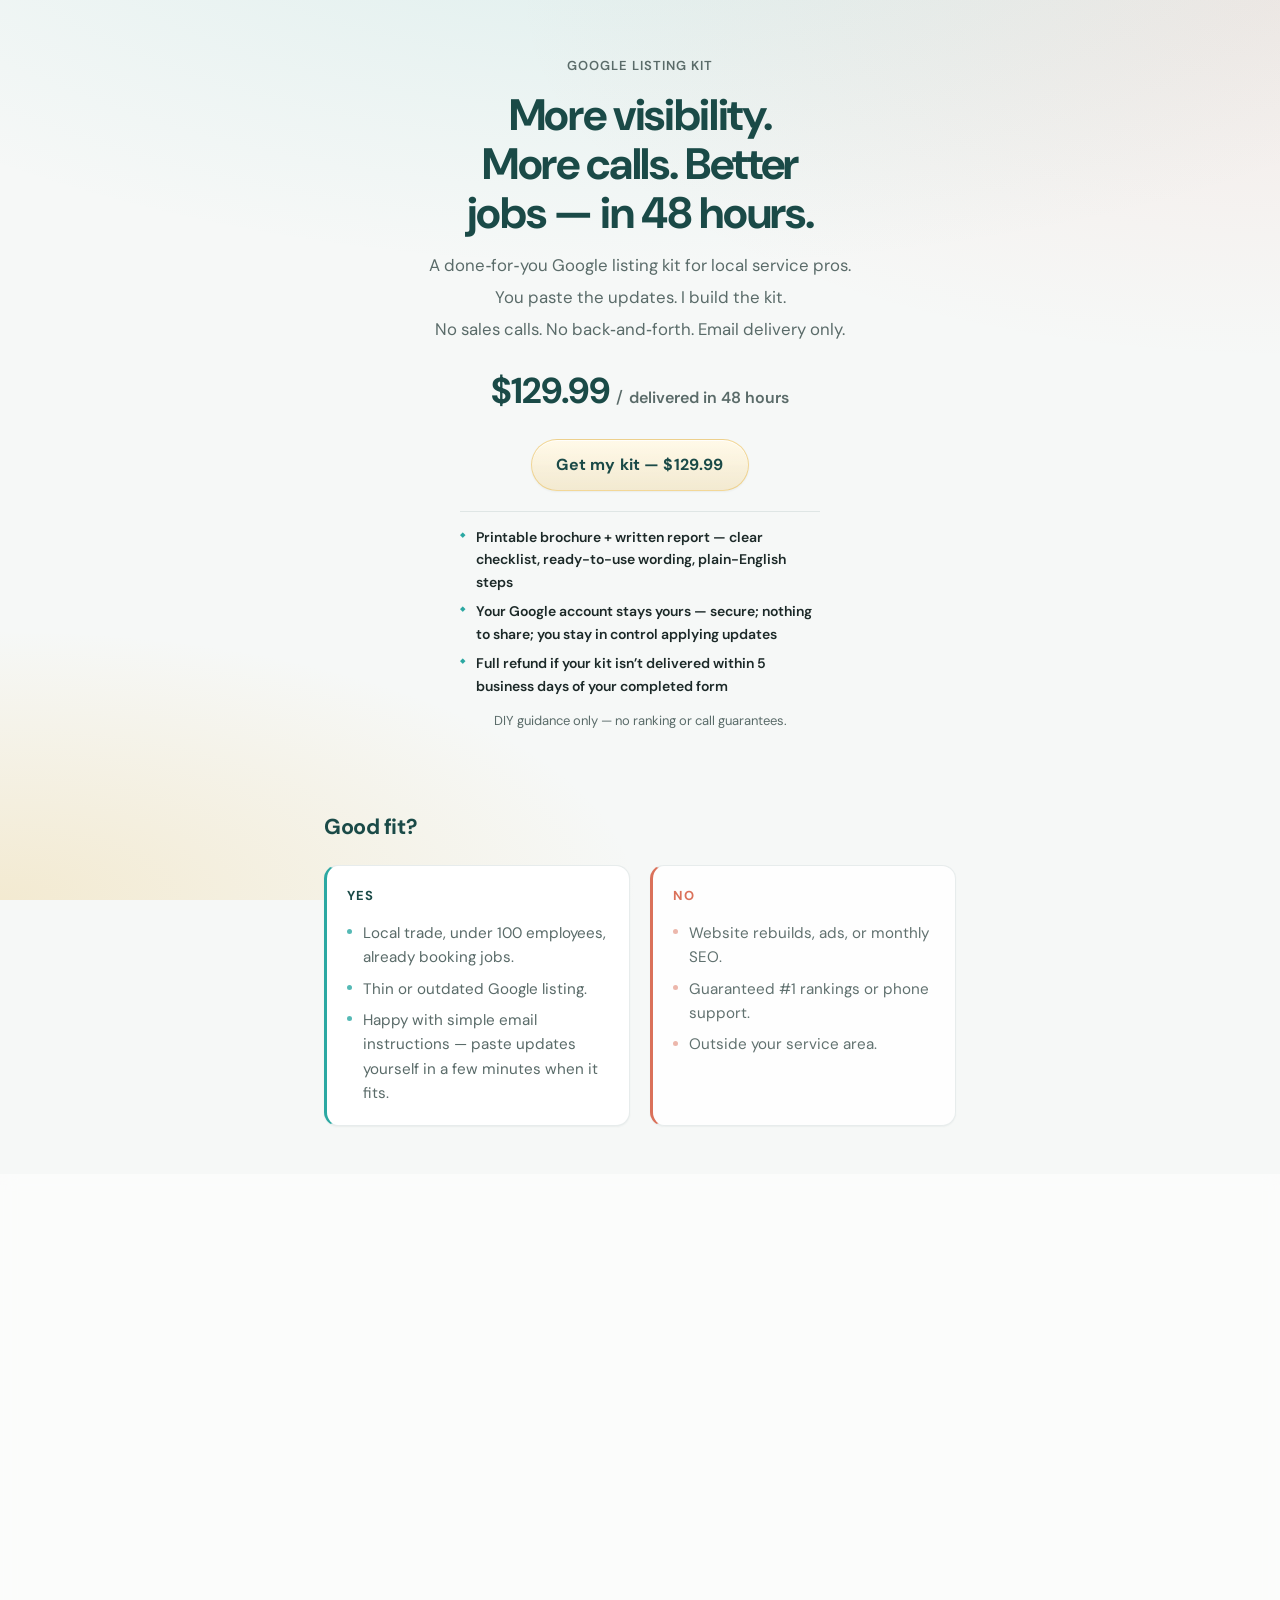
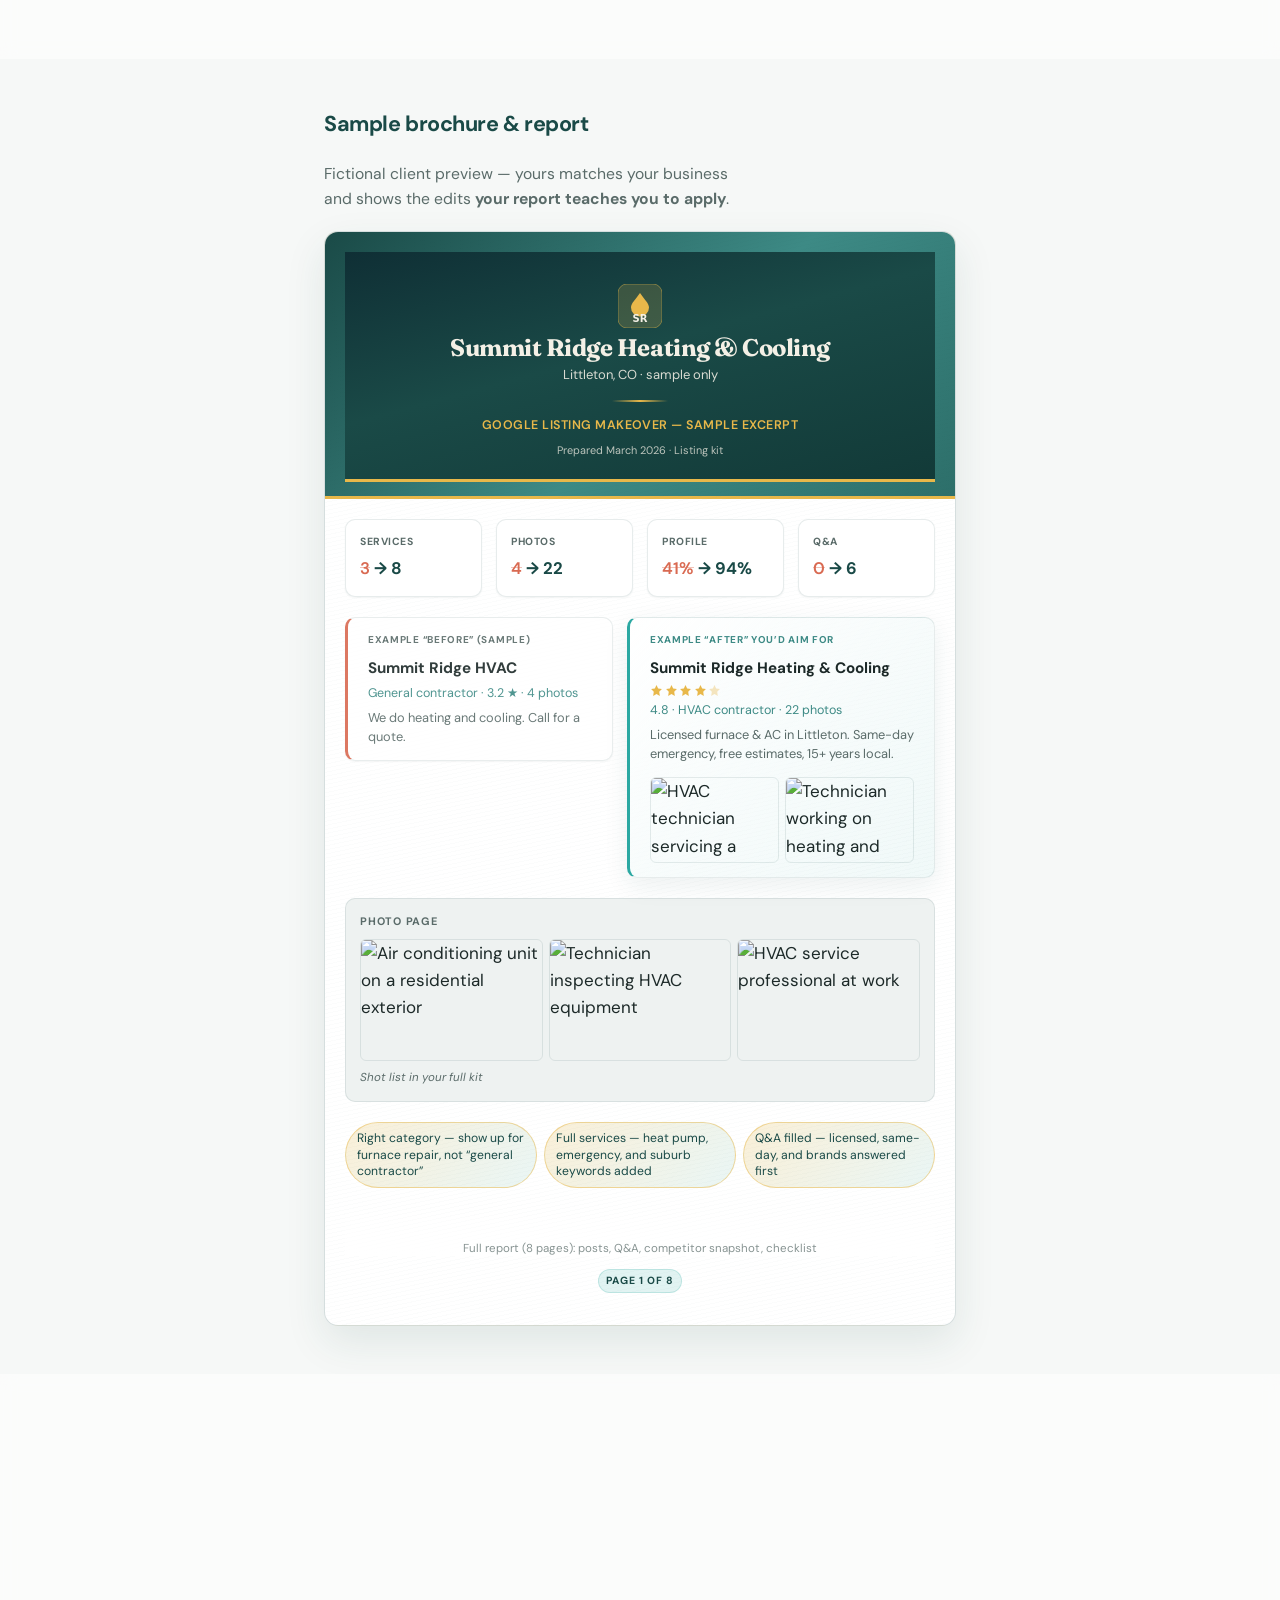
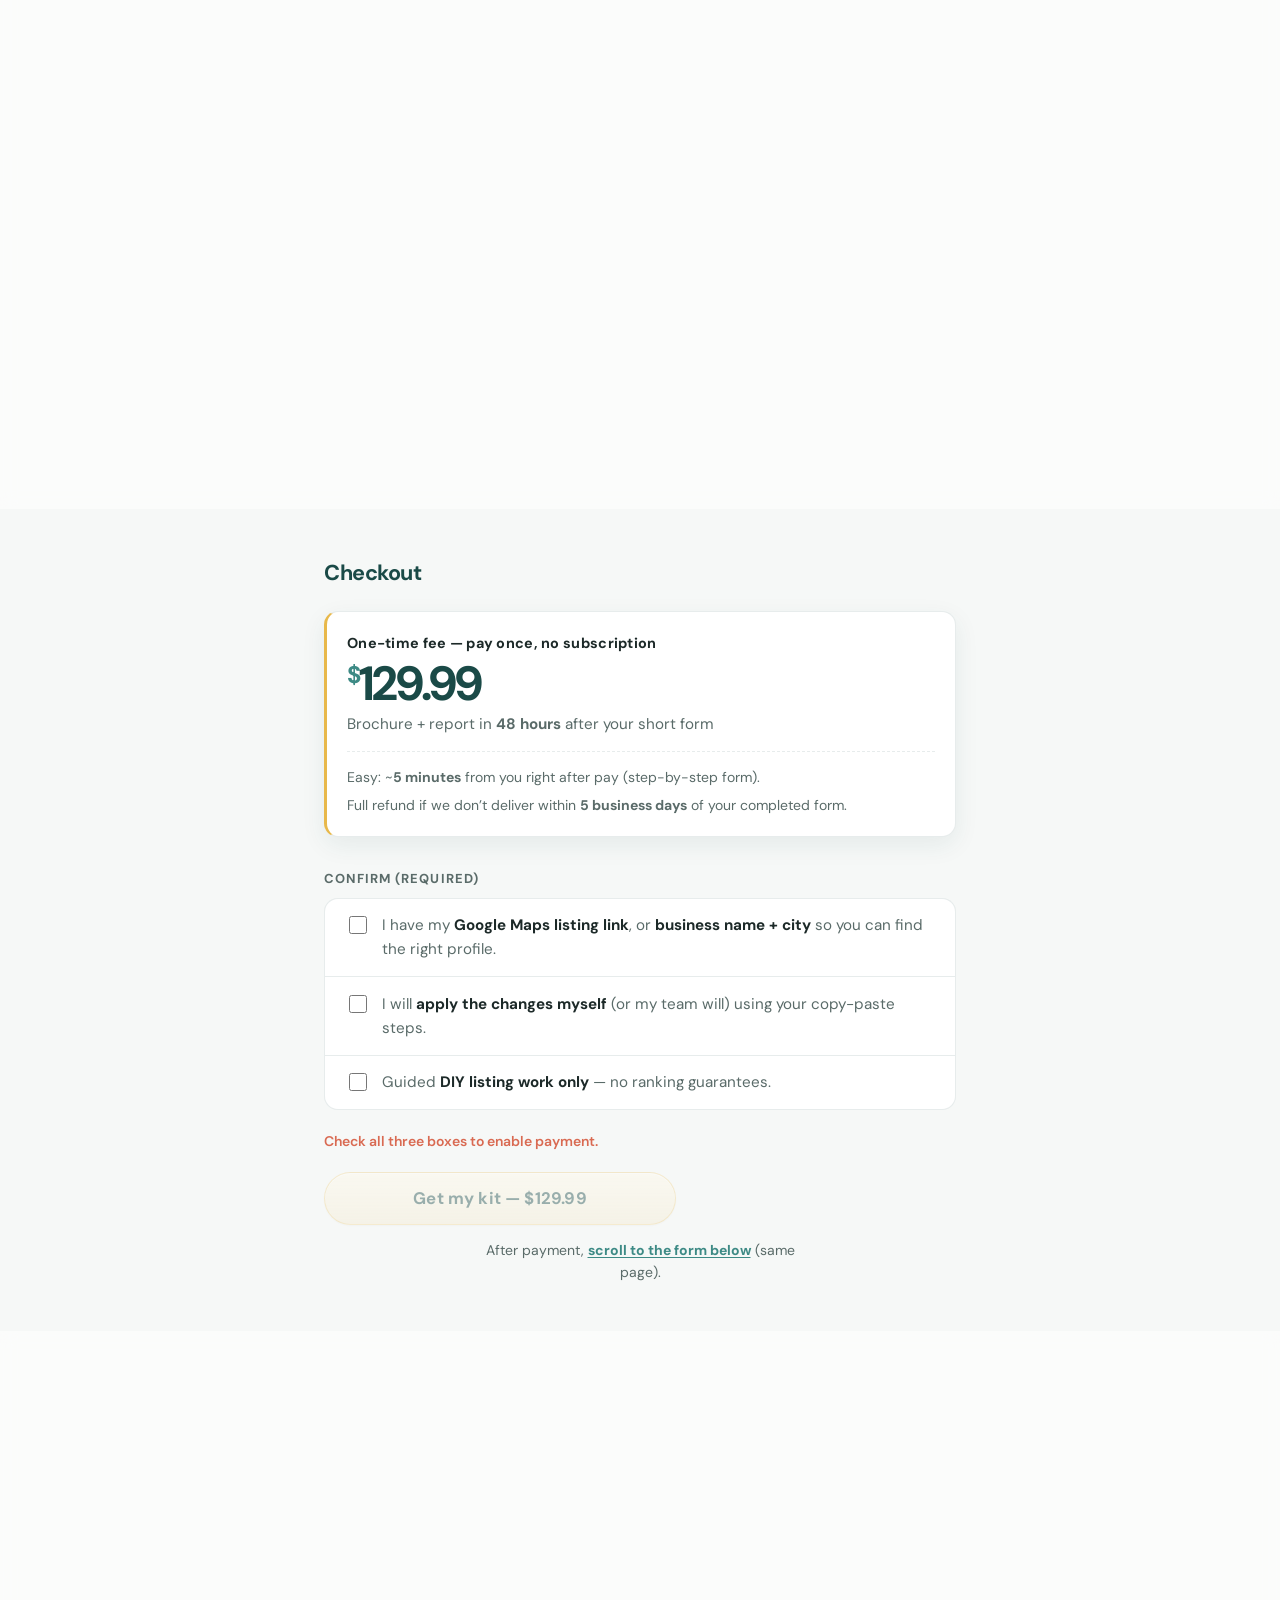
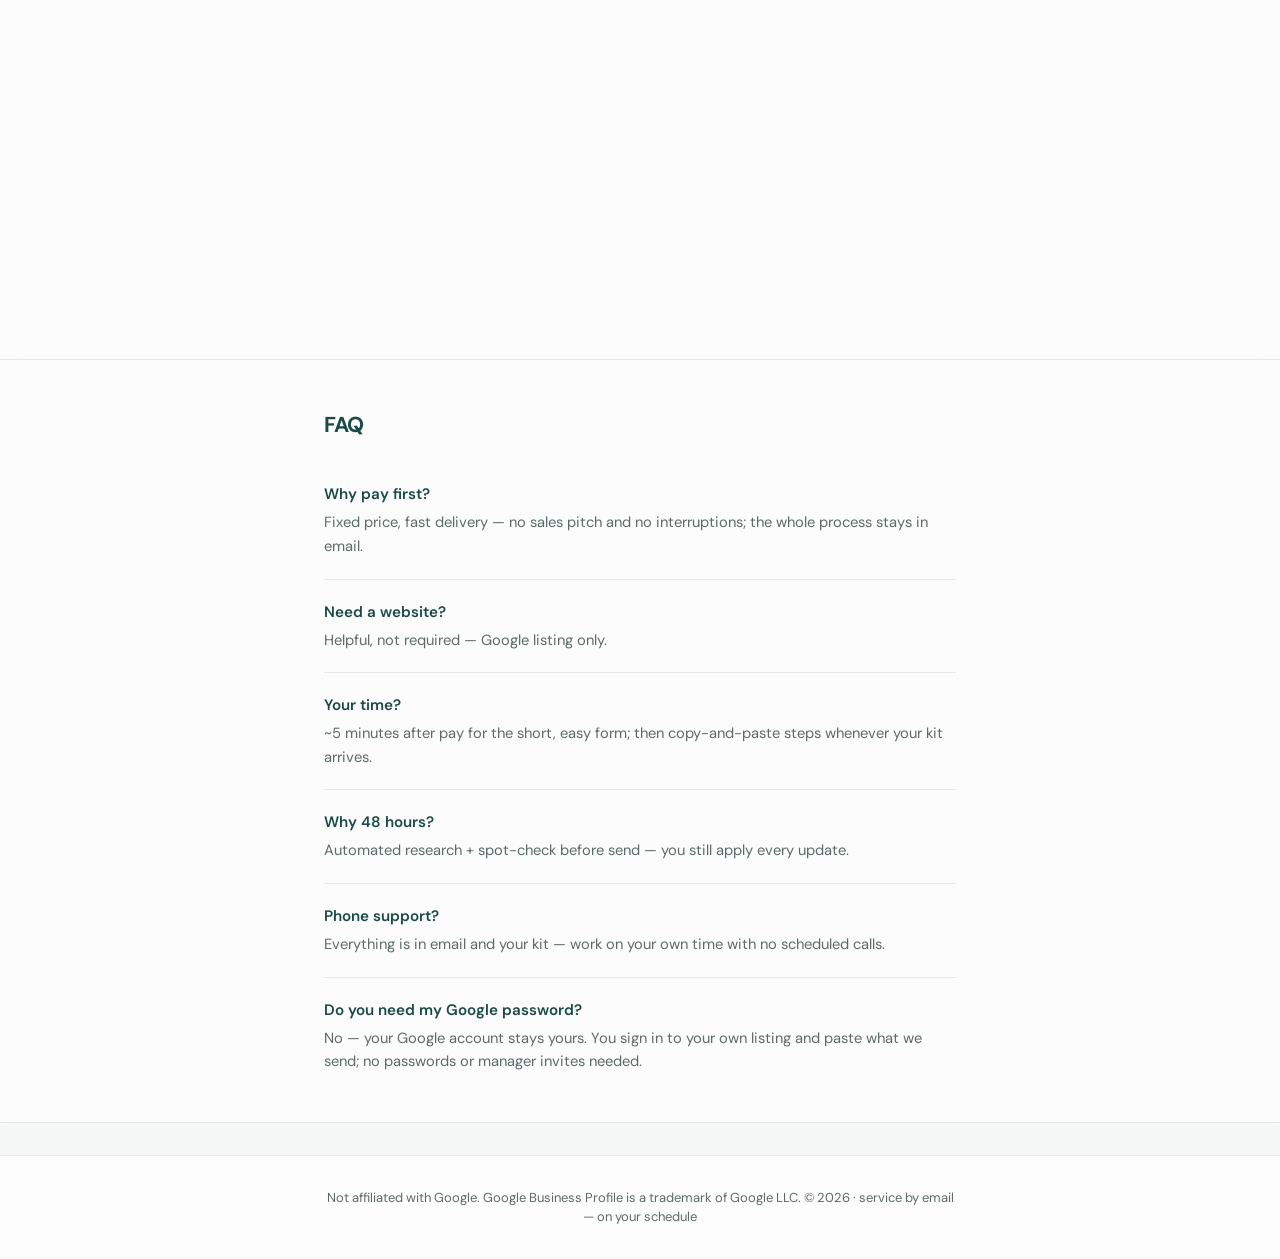
==== commit 47854aba: "Fix customer-visible placeholders + setup checklist" ====
--- a/index.html
+++ b/index.html
@@ -43,7 +43,7 @@
             "@type": "Product",
             "@id": "https://alphapulsx-jpg.github.io/Google-BP/#product",
             "name": "Google listing kit",
-            "description": "Done-for-you Google listing kit for local service pros: printable brochure (PDF), written report, and copy-paste steps. Pay once via Stripe checkout on the landing page (replace placeholder link when live); you apply updates yourself in your Google account.",
+            "description": "Done-for-you Google listing kit for local service pros: printable brochure (PDF), written report, and copy-paste steps. Pay once via Stripe checkout on the landing page; you apply updates yourself in your Google account.",
             "brand": { "@id": "https://alphapulsx-jpg.github.io/Google-BP/#organization" },
             "offers": {
               "@type": "Offer",
@@ -436,9 +436,8 @@
             <a
               id="pay-cta"
               class="btn btn--primary btn--lg is-disabled"
-              href="https://buy.stripe.com/test_replace_me"
-              rel="noopener noreferrer"
-              target="_blank"
+              href="#checkout"
+              data-stripe-url=""
               aria-disabled="true"
               tabindex="-1"
               aria-label="Get my kit — one-time fee $129.99"
@@ -448,10 +447,9 @@
           <p class="checkout__next">
             After payment, <a href="#intake">scroll to the form below</a> (same page).
           </p>
-          <p class="fineprint">
-            Replace <code>test_replace_me</code> with your live Stripe Payment Link at <strong>$129.99</strong>. Set the
-            link’s redirect to this page’s intake section — see
-            <a href="docs/free-launch-checklist.md">docs/free-launch-checklist.md</a>.
+          <p id="prequal-stripe-hint" class="hint hint--stripe" role="status" hidden>
+            Secure checkout is being connected. Questions? Email
+            <a href="mailto:alphapulsx@gmail.com">alphapulsx@gmail.com</a>.
           </p>
         </div>
       </section>
@@ -461,28 +459,24 @@
           <h2 class="section__title" id="intake-heading">After you pay — 5-minute form</h2>
           <p class="section__intro section__intro--tight">
             Keep your Stripe receipt for your records, then complete the short form here. Responses are emailed to our
-            team (Google Forms + Gmail notifications — no Zapier or server in v1).
+            team.
           </p>
           <p class="intake__support">
             <strong>Support / questions:</strong>
             <a href="mailto:alphapulsx@gmail.com">alphapulsx@gmail.com</a>
           </p>
-          <!-- Replace YOUR_FORM_ID in the iframe src and the “Open form” link with your real form ID from Google Forms → Send → embed HTML (…/viewform?embedded=true). -->
-          <div class="intake__embed">
-            <iframe
-              title="Intake questionnaire after payment"
-              loading="lazy"
-              src="https://docs.google.com/forms/d/e/YOUR_FORM_ID/viewform?embedded=true"
-            ></iframe>
+          <div class="intake__embed intake__embed--placeholder" id="intake-form-slot">
+            <div class="intake-form-placeholder">
+              <p class="intake-form-placeholder__title">Order form goes live with your link</p>
+              <p class="intake-form-placeholder__text">
+                The questionnaire loads here once your Google Form is connected. Until then, email us your business name,
+                service area, and Google Maps listing link (or name + city) and we will guide you.
+              </p>
+              <p class="intake-form-placeholder__cta">
+                <a class="btn btn--primary" href="mailto:alphapulsx@gmail.com">Email alphapulsx@gmail.com</a>
+              </p>
+            </div>
           </div>
-          <p class="intake__fallback">
-            <a
-              href="https://docs.google.com/forms/d/e/YOUR_FORM_ID/viewform"
-              rel="noopener noreferrer"
-              target="_blank"
-              >Open form in new tab</a
-            >
-          </p>
         </div>
       </section>
 
@@ -542,9 +536,7 @@
         <a
           id="pay-cta-sticky"
           class="btn btn--primary btn--sm is-disabled"
-          href="https://buy.stripe.com/test_replace_me"
-          rel="noopener noreferrer"
-          target="_blank"
+          href="#checkout"
           aria-disabled="true"
           tabindex="-1"
           aria-label="Get my kit — one-time fee $129.99"
--- a/styles.css
+++ b/styles.css
@@ -1345,6 +1345,47 @@
   background: var(--surface);
 }
 
+/* Placeholder when no live Google Form iframe — keeps section height stable */
+.intake__embed--placeholder {
+  min-height: min(22rem, 72vh);
+  display: flex;
+  align-items: stretch;
+}
+
+.intake-form-placeholder {
+  flex: 1;
+  display: flex;
+  flex-direction: column;
+  justify-content: center;
+  gap: var(--space-sm);
+  padding: var(--space-lg) var(--space-md);
+  text-align: center;
+  background: linear-gradient(180deg, var(--surface) 0%, var(--bg-soft) 100%);
+}
+
+.intake-form-placeholder__title {
+  margin: 0;
+  font-size: 1.05rem;
+  font-weight: 700;
+  color: var(--teal-ink);
+}
+
+.intake-form-placeholder__text {
+  margin: 0 auto;
+  max-width: 36ch;
+  font-size: var(--text-sm);
+  color: var(--ink-muted);
+  line-height: 1.55;
+}
+
+.intake-form-placeholder__cta {
+  margin: var(--space-xs) 0 0;
+}
+
+.intake-form-placeholder__cta .btn {
+  max-width: 100%;
+}
+
 .intake__embed iframe {
   display: block;
   width: 100%;
@@ -1516,6 +1557,26 @@
   font-size: var(--text-sm);
   font-weight: 600;
   color: var(--coral);
+}
+
+.hint--stripe {
+  color: var(--ink-muted);
+  font-weight: 600;
+  max-width: 36ch;
+  margin-left: auto;
+  margin-right: auto;
+  text-align: center;
+}
+
+.hint--stripe a {
+  color: var(--teal-muted);
+  font-weight: 700;
+  text-decoration: underline;
+  text-underline-offset: 0.12em;
+}
+
+.hint--stripe a:hover {
+  color: var(--teal-ink);
 }
 
 .cta-row {
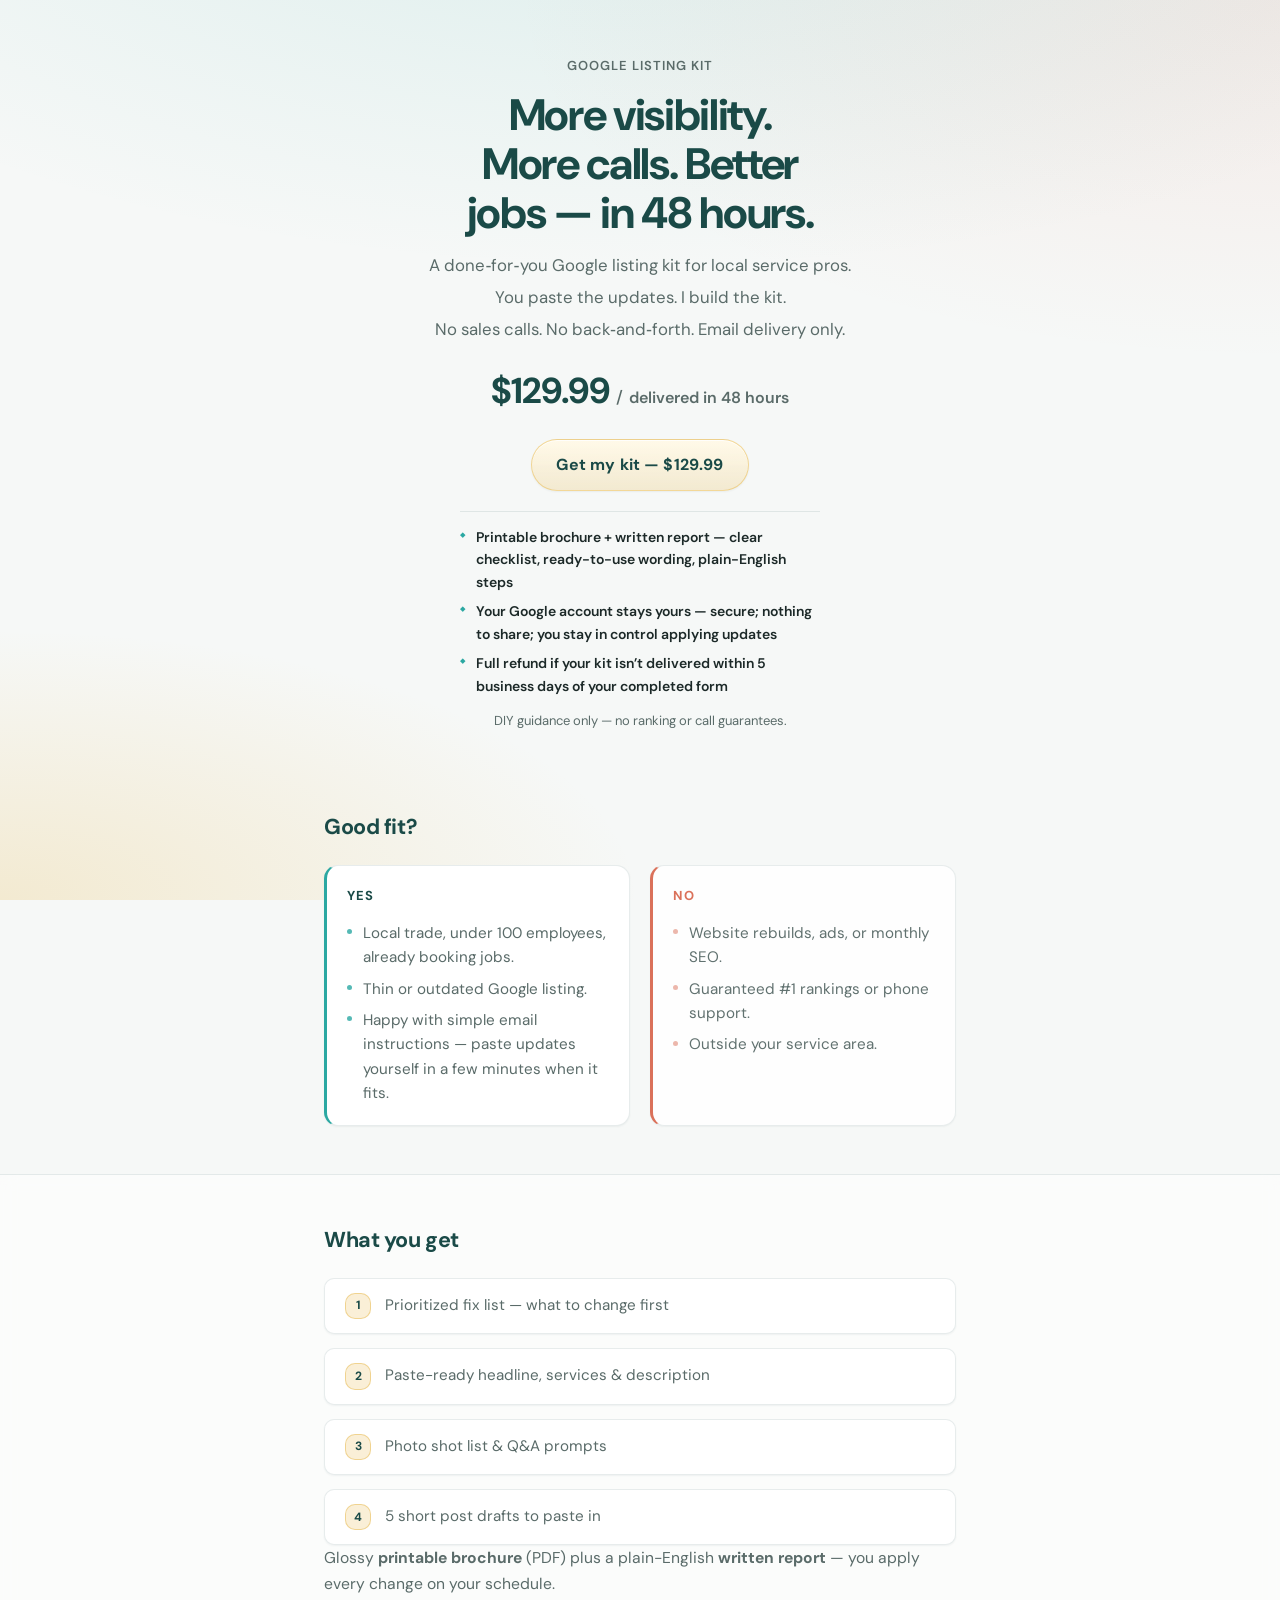
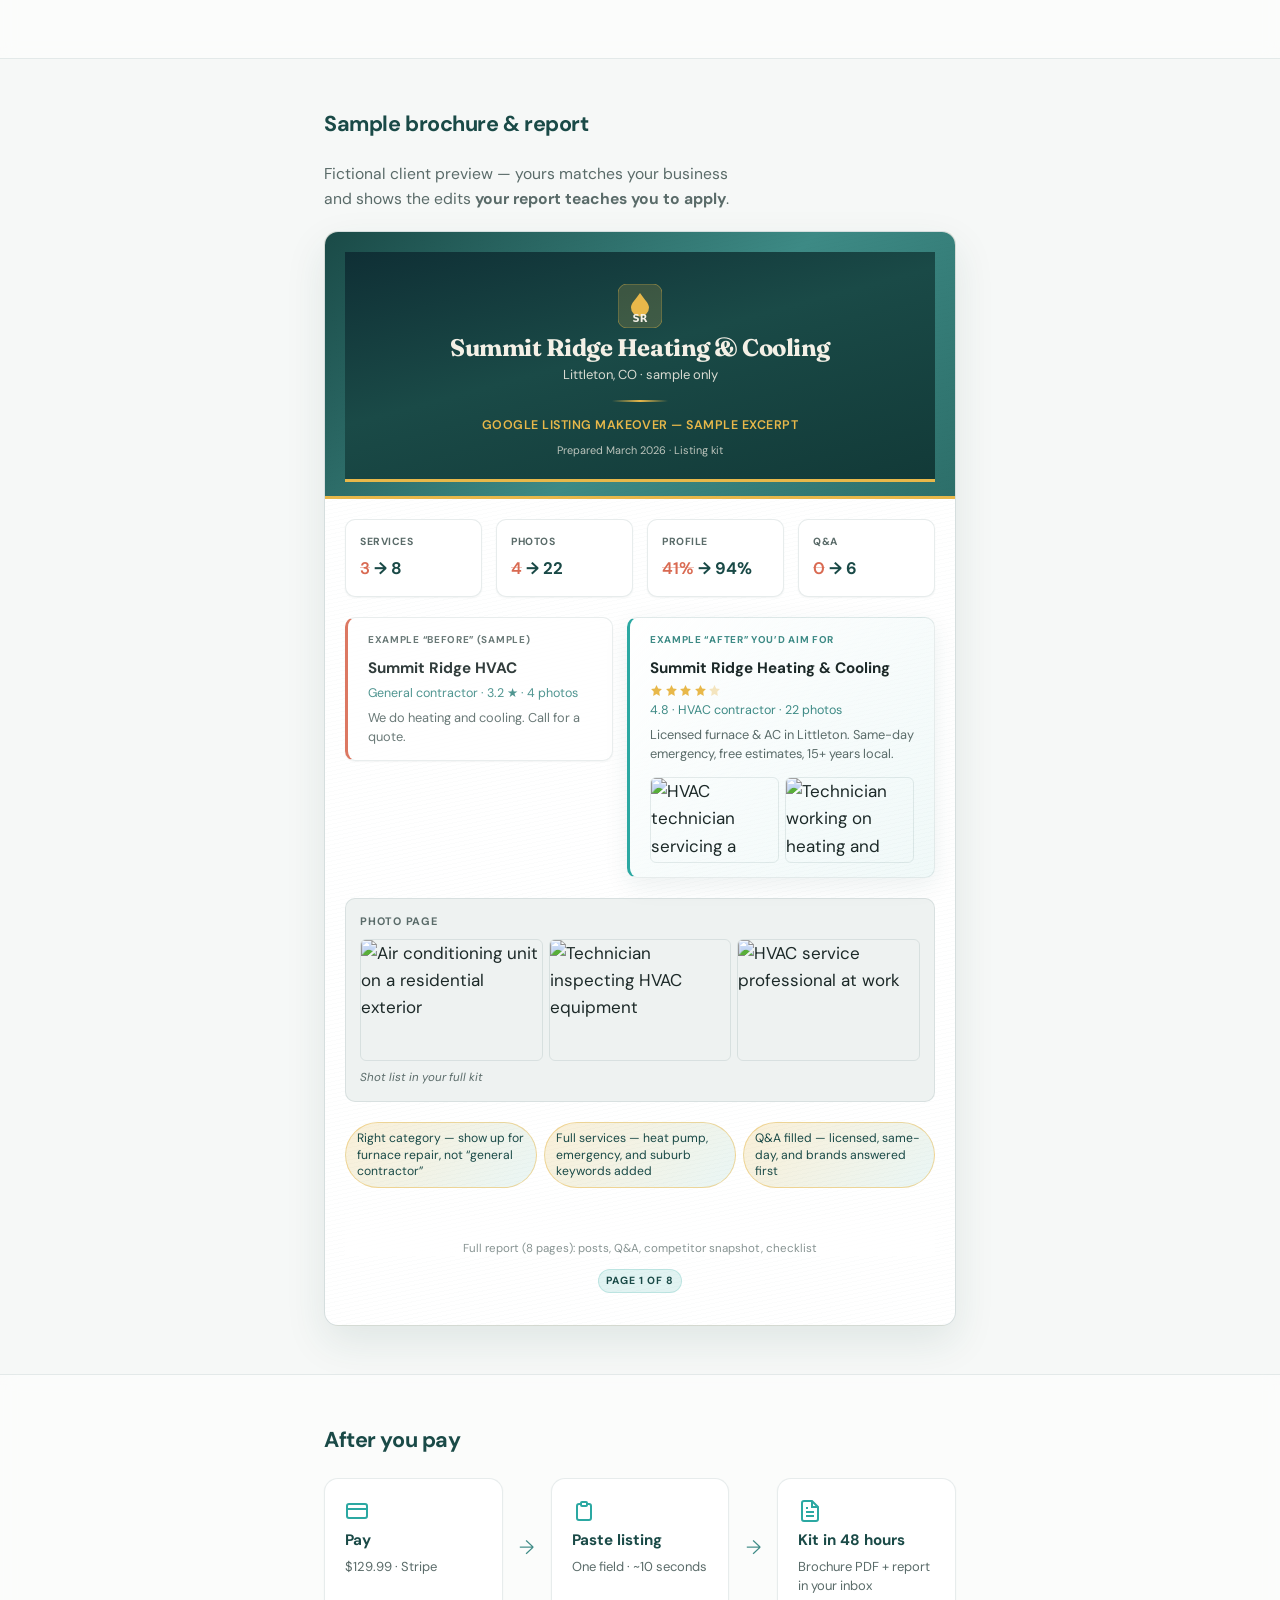
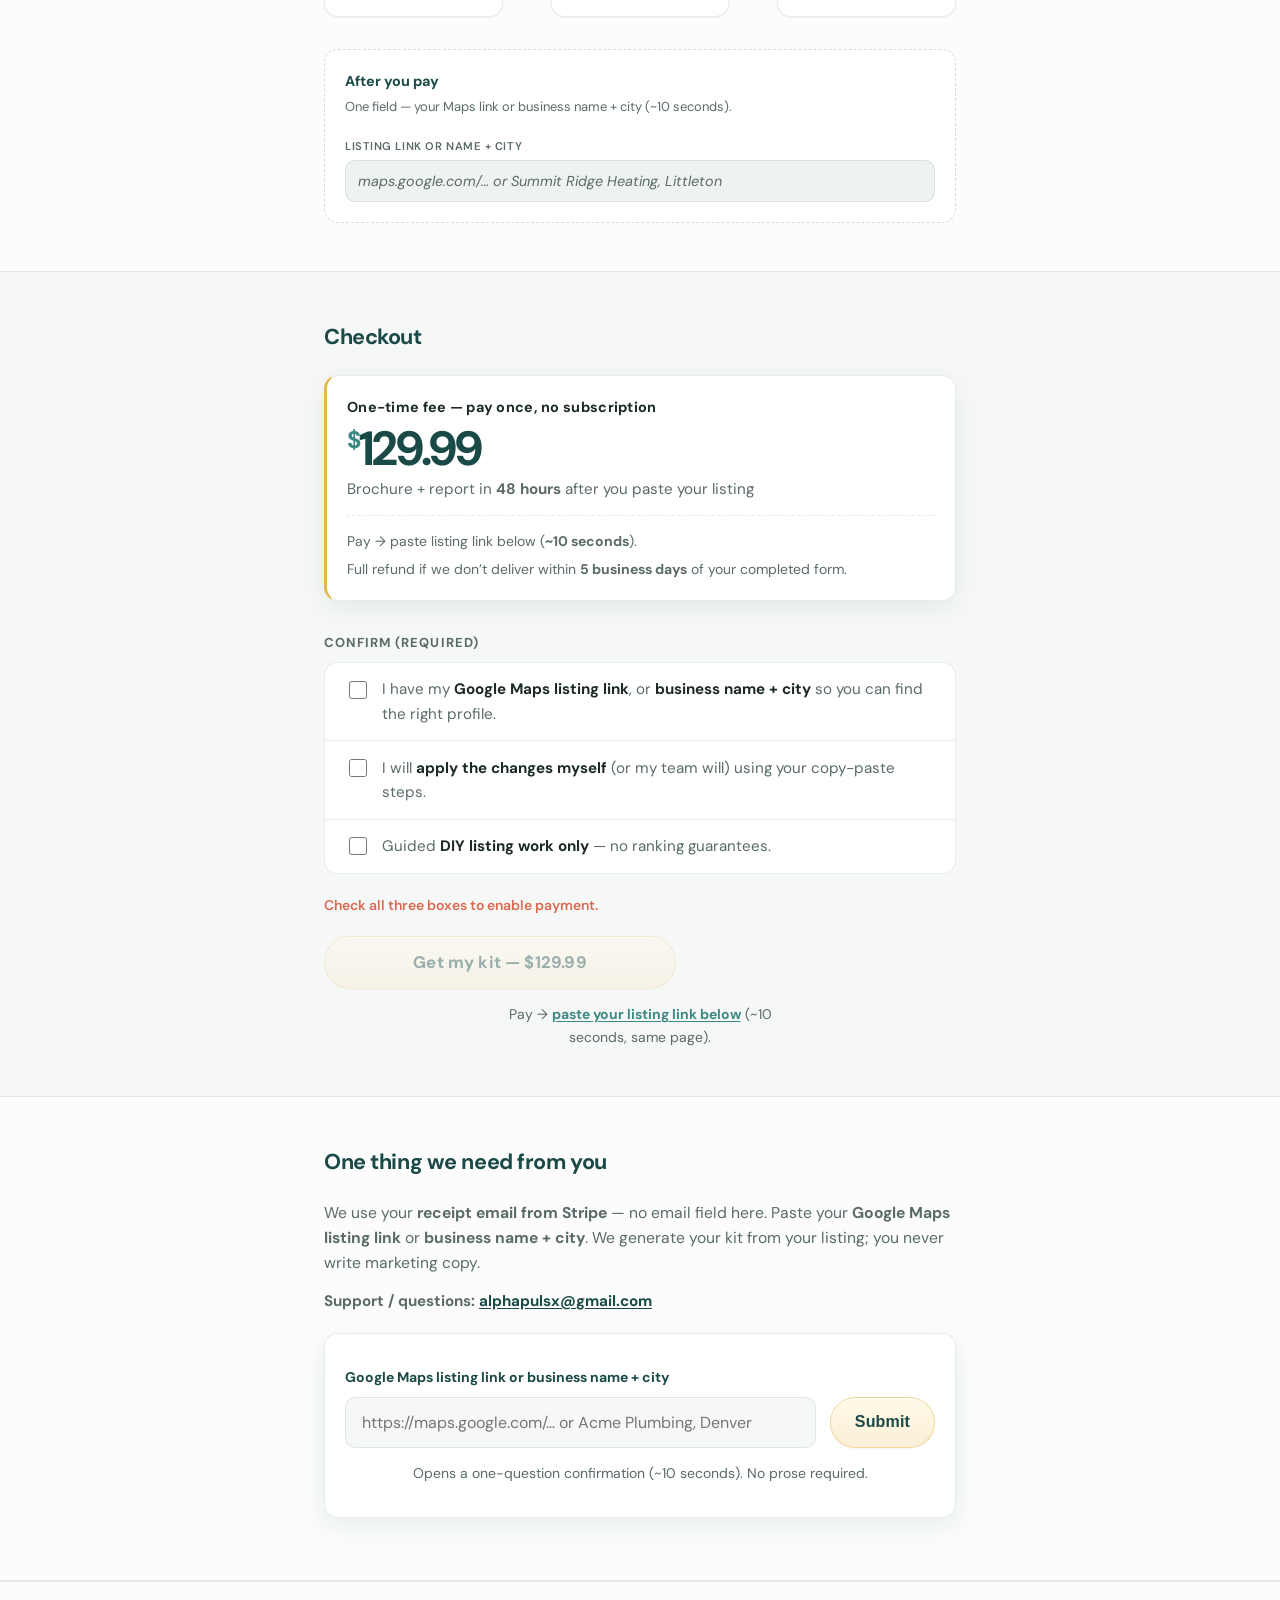
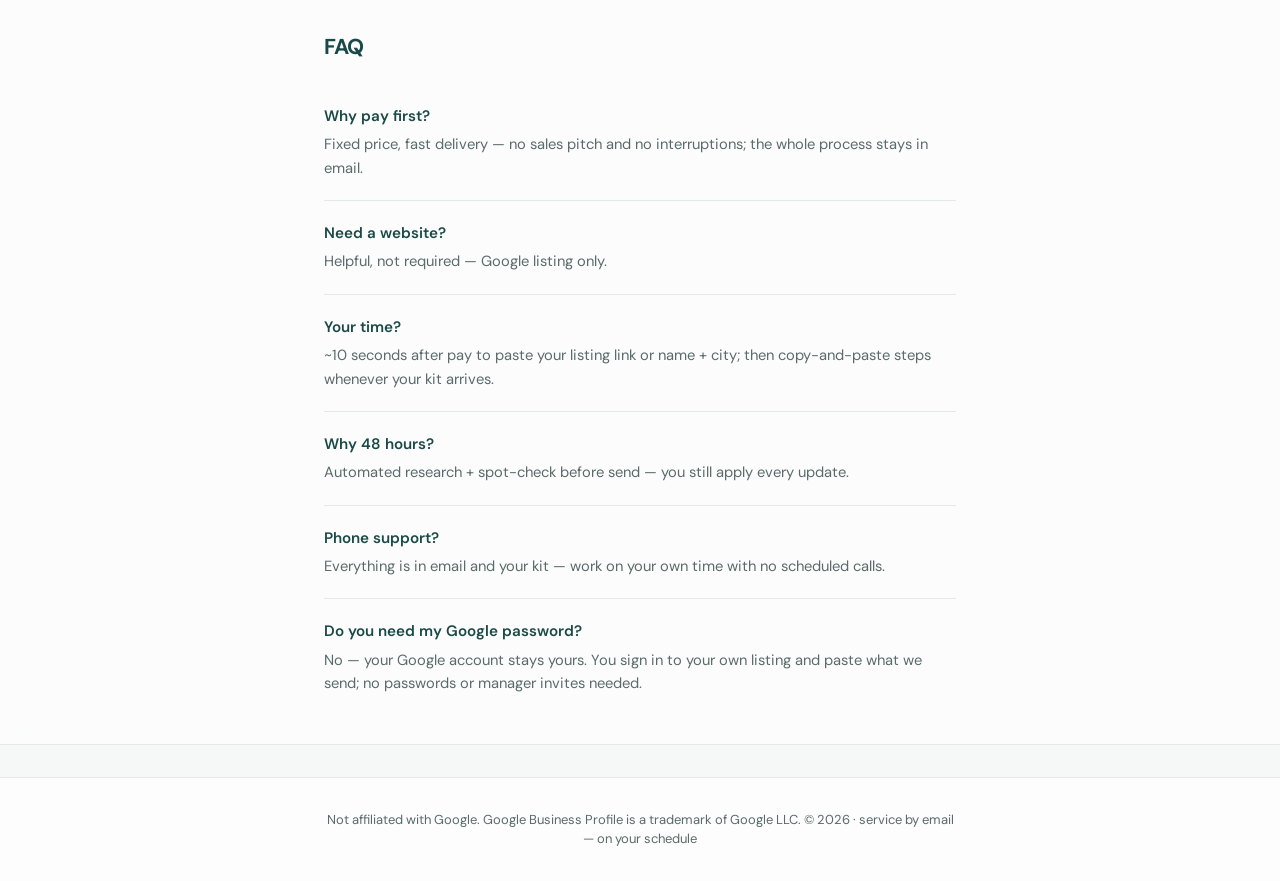
==== commit 10afce37: "﻿Impulse buy: single listing field, Stripe email authoritative" ====
--- a/index.html
+++ b/index.html
@@ -78,7 +78,7 @@
                 "name": "Your time?",
                 "acceptedAnswer": {
                   "@type": "Answer",
-                  "text": "~5 minutes after pay for the short, easy form; then copy-and-paste steps whenever your kit arrives."
+                  "text": "~10 seconds after pay to paste your listing link or business name + city; then copy-and-paste steps whenever your kit arrives."
                 }
               },
               {
@@ -349,8 +349,8 @@
                   <rect x="9" y="3" width="6" height="4" rx="1" />
                 </svg>
               </span>
-              <span class="flow-step__label">Short form</span>
-              <span class="flow-step__desc">Easy ~5 minutes after payment</span>
+              <span class="flow-step__label">Paste listing</span>
+              <span class="flow-step__desc">One field · ~10 seconds</span>
             </li>
             <li class="flow-step__arrow" aria-hidden="true">→</li>
             <li class="flow-step">
@@ -366,24 +366,12 @@
           </ol>
 
           <div class="intake-preview" aria-labelledby="form-preview-heading">
-            <h3 class="intake-preview__title" id="form-preview-heading">Form preview</h3>
-            <p class="intake-preview__note">Unlocks after payment — quick and simple, ~5 minutes.</p>
+            <h3 class="intake-preview__title" id="form-preview-heading">After you pay</h3>
+            <p class="intake-preview__note">One field — your Maps link or business name + city (~10 seconds).</p>
             <div class="intake-preview__fields" aria-hidden="true">
               <div class="intake-field">
-                <span class="intake-field__label">Business name</span>
-                <span class="intake-field__value intake-field__value--placeholder">Summit Ridge Heating LLC</span>
-              </div>
-              <div class="intake-field">
-                <span class="intake-field__label">Service area</span>
-                <span class="intake-field__value intake-field__value--placeholder">Littleton + 25 miles</span>
-              </div>
-              <div class="intake-field">
-                <span class="intake-field__label">Google profile link</span>
-                <span class="intake-field__value intake-field__value--placeholder">maps.google.com/…</span>
-              </div>
-              <div class="intake-field intake-field--area">
-                <span class="intake-field__label">Top services (phrases customers use)</span>
-                <span class="intake-field__value intake-field__value--placeholder">Furnace repair, AC install…</span>
+                <span class="intake-field__label">Listing link or name + city</span>
+                <span class="intake-field__value intake-field__value--placeholder">maps.google.com/… or Summit Ridge Heating, Littleton</span>
               </div>
             </div>
           </div>
@@ -396,9 +384,9 @@
           <div class="price-card">
             <p class="price-card__fee">One-time fee — pay once, no subscription</p>
             <p class="price-card__amount"><span class="price-card__currency">$</span>129.99</p>
-            <p class="price-card__meta">Brochure + report in <strong>48 hours</strong> after your short form</p>
+            <p class="price-card__meta">Brochure + report in <strong>48 hours</strong> after you paste your listing</p>
             <ul class="price-card__notes">
-              <li>Easy: ~<strong>5 minutes</strong> from you right after pay (step-by-step form).</li>
+              <li>Pay → paste listing link below (<strong>~10 seconds</strong>).</li>
               <li>
                 Full refund if we don’t deliver within <strong>5 business days</strong> of your completed form.
               </li>
@@ -445,7 +433,7 @@
             >
           </div>
           <p class="checkout__next">
-            After payment, <a href="#intake">scroll to the form below</a> (same page).
+            Pay → <a href="#intake">paste your listing link below</a> (~10 seconds, same page).
           </p>
           <p id="prequal-stripe-hint" class="hint hint--stripe" role="status" hidden>
             Secure checkout is being connected. Questions? Email
@@ -456,27 +444,32 @@
 
       <section id="intake" class="section section--soft intake" aria-labelledby="intake-heading">
         <div class="wrap">
-          <h2 class="section__title" id="intake-heading">After you pay — 5-minute form</h2>
+          <h2 class="section__title" id="intake-heading">One thing we need from you</h2>
           <p class="section__intro section__intro--tight">
-            Keep your Stripe receipt for your records, then complete the short form here. Responses are emailed to our
-            team.
+            We use your <strong>receipt email from Stripe</strong> — no email field here. Paste your
+            <strong>Google Maps listing link</strong> or <strong>business name + city</strong>. We generate your kit from
+            your listing; you never write marketing copy.
           </p>
           <p class="intake__support">
             <strong>Support / questions:</strong>
             <a href="mailto:alphapulsx@gmail.com">alphapulsx@gmail.com</a>
           </p>
-          <div class="intake__embed intake__embed--placeholder" id="intake-form-slot">
-            <div class="intake-form-placeholder">
-              <p class="intake-form-placeholder__title">Order form goes live with your link</p>
-              <p class="intake-form-placeholder__text">
-                The questionnaire loads here once your Google Form is connected. Until then, email us your business name,
-                service area, and Google Maps listing link (or name + city) and we will guide you.
-              </p>
-              <p class="intake-form-placeholder__cta">
-                <a class="btn btn--primary" href="mailto:alphapulsx@gmail.com">Email alphapulsx@gmail.com</a>
-              </p>
-            </div>
-          </div>
+          <form id="listing-intake-form" class="intake-capture" novalidate>
+            <label class="intake-capture__label" for="listing-id">Google Maps listing link or business name + city</label>
+            <div class="intake-capture__row">
+              <input
+                id="listing-id"
+                class="intake-capture__input"
+                type="text"
+                name="listing_identifier"
+                autocomplete="url"
+                placeholder="https://maps.google.com/… or Acme Plumbing, Denver"
+                required
+              />
+              <button type="submit" class="btn btn--primary intake-capture__submit">Submit</button>
+            </div>
+            <p class="intake-capture__hint">Opens a one-question confirmation (~10 seconds). No prose required.</p>
+          </form>
         </div>
       </section>
 
@@ -494,7 +487,7 @@
             </div>
             <div class="faq__row">
               <dt>Your time?</dt>
-              <dd>~5 minutes after pay for the short, easy form; then copy-and-paste steps whenever your kit arrives.</dd>
+              <dd>~10 seconds after pay to paste your listing link or name + city; then copy-and-paste steps whenever your kit arrives.</dd>
             </div>
             <div class="faq__row">
               <dt>Why 48 hours?</dt>
--- a/styles.css
+++ b/styles.css
@@ -1288,7 +1288,67 @@
   min-height: 2.5rem;
 }
 
-/* Post-checkout intake (embedded Google Form) */
+/* Post-checkout intake — single-field capture */
+.intake-capture {
+  margin: 0 0 var(--space-sm);
+  padding: var(--space-lg) var(--space-md);
+  border-radius: var(--radius);
+  border: 1px solid var(--line);
+  background: var(--surface);
+  box-shadow: var(--shadow-md);
+}
+
+.intake-capture__label {
+  display: block;
+  margin: 0 0 var(--space-xs);
+  font-size: var(--text-sm);
+  font-weight: 700;
+  color: var(--teal-ink);
+}
+
+.intake-capture__row {
+  display: flex;
+  flex-wrap: wrap;
+  gap: var(--space-sm);
+  align-items: stretch;
+}
+
+.intake-capture__input {
+  flex: 1 1 14rem;
+  min-width: 0;
+  padding: 0.75rem 1rem;
+  font: inherit;
+  font-size: 1rem;
+  border: 1px solid var(--line);
+  border-radius: var(--radius-sm);
+  background: var(--bg);
+  color: var(--ink);
+}
+
+.intake-capture__input:focus {
+  outline: 2px solid var(--teal-muted);
+  outline-offset: 2px;
+  border-color: var(--teal-muted);
+}
+
+.intake-capture__submit {
+  flex: 0 0 auto;
+  align-self: stretch;
+}
+
+.intake-capture__hint {
+  margin: var(--space-sm) 0 0;
+  font-size: var(--text-sm);
+  color: var(--ink-muted);
+  text-align: center;
+}
+
+@media (max-width: 479px) {
+  .intake-capture__submit {
+    width: 100%;
+  }
+}
+
 .checkout__next {
   margin: var(--space-sm) 0 0;
   font-size: var(--text-sm);
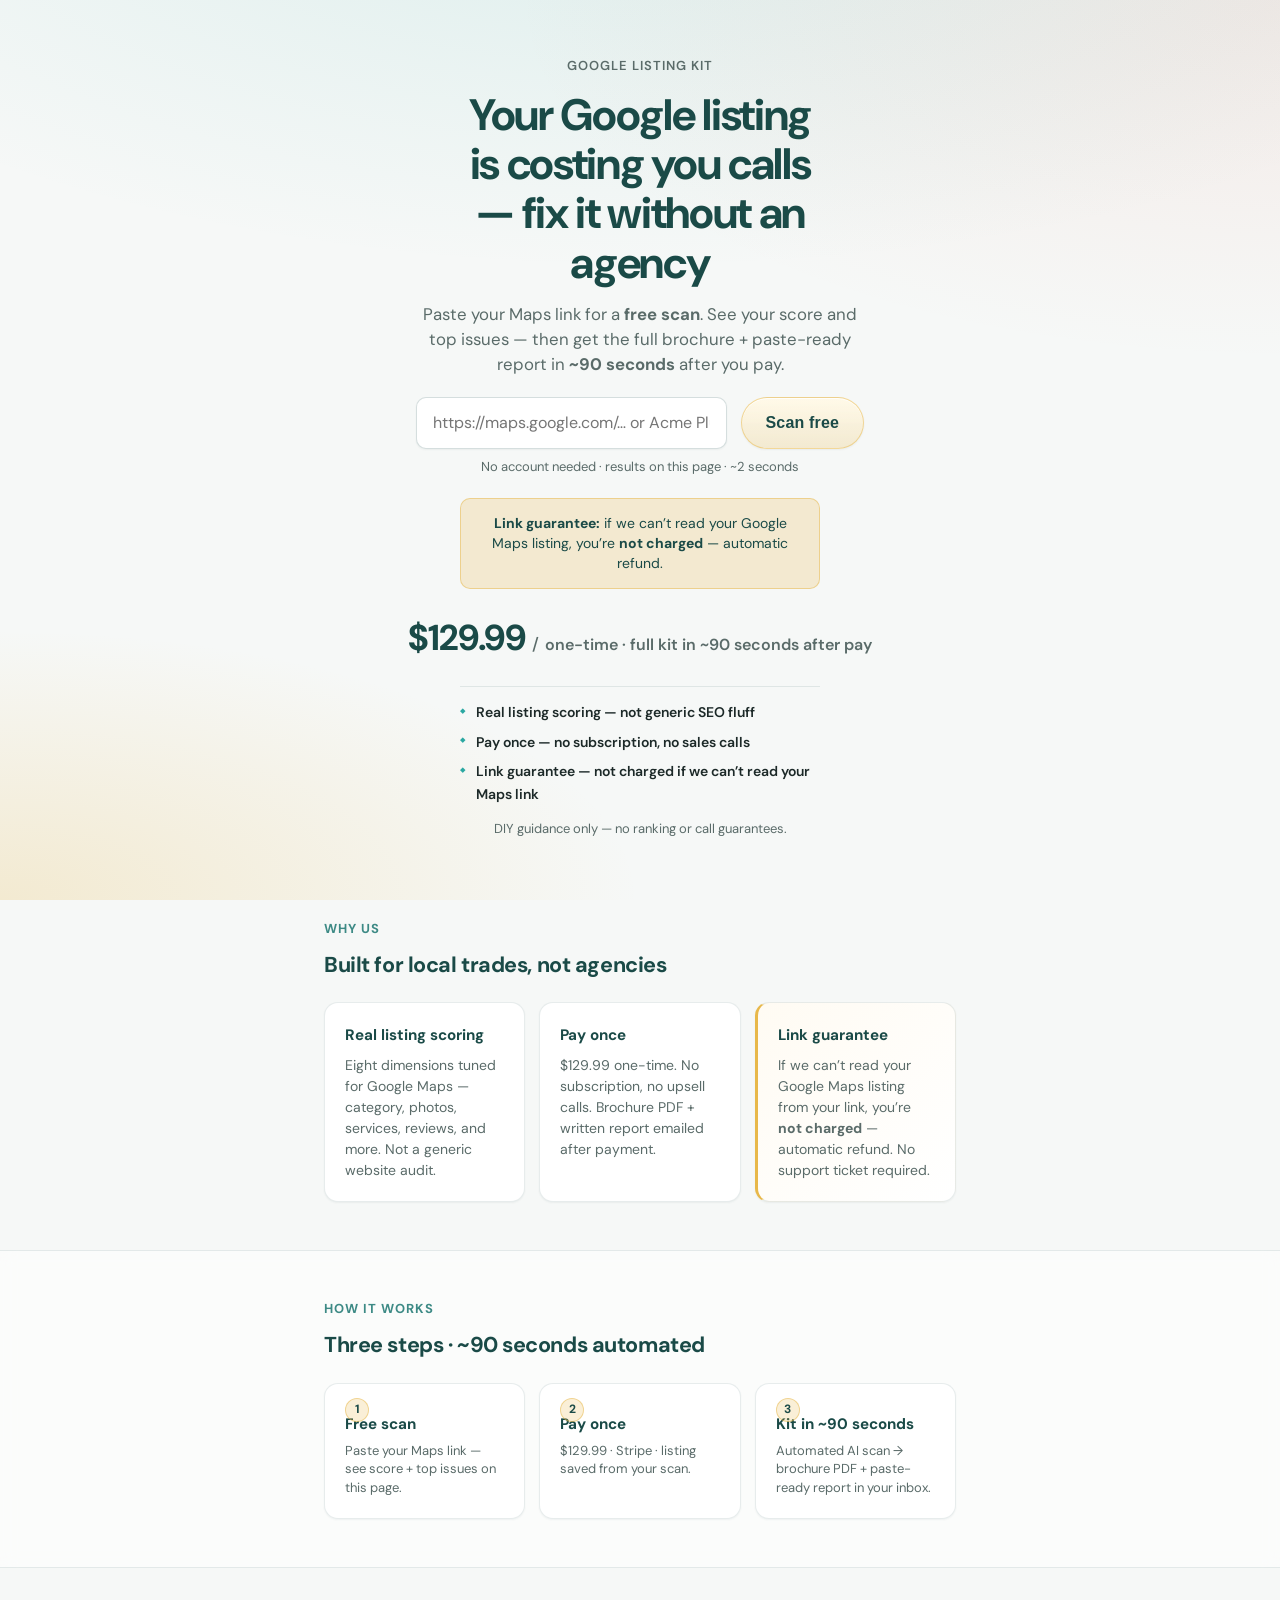
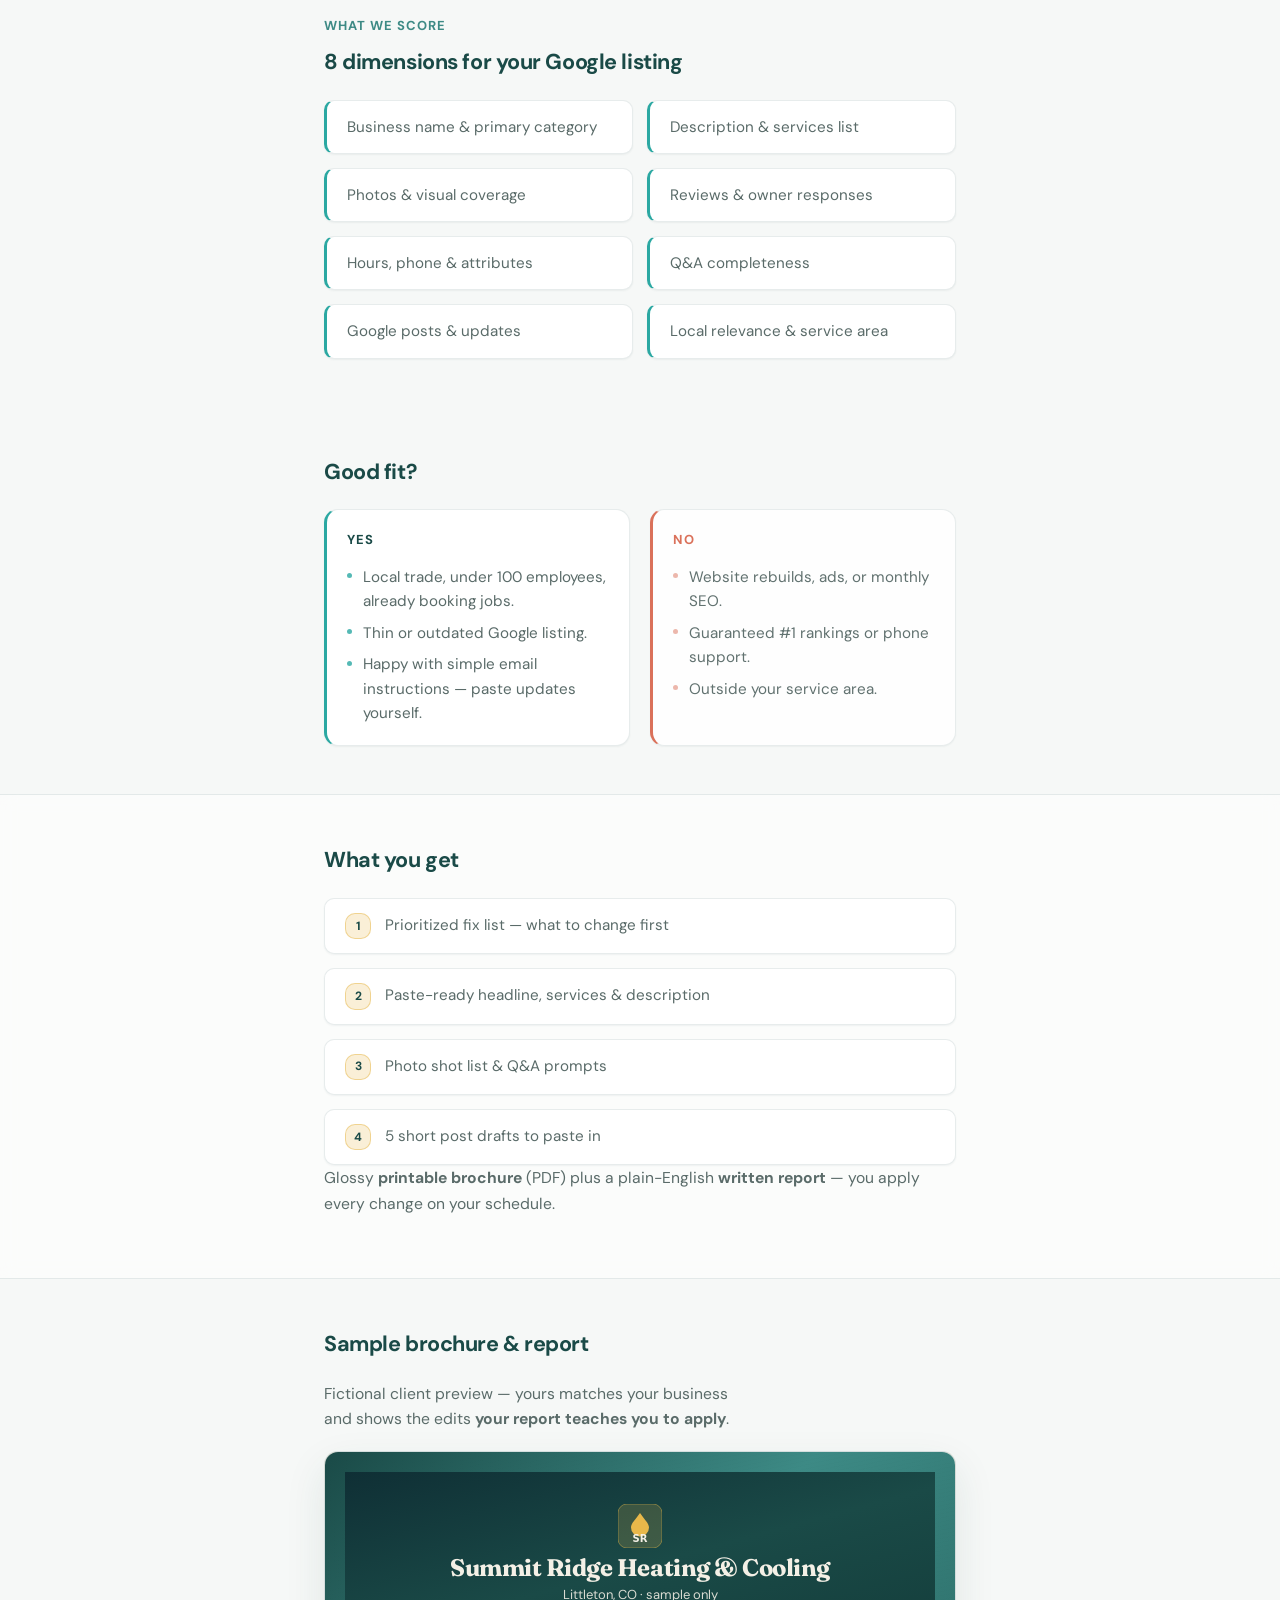
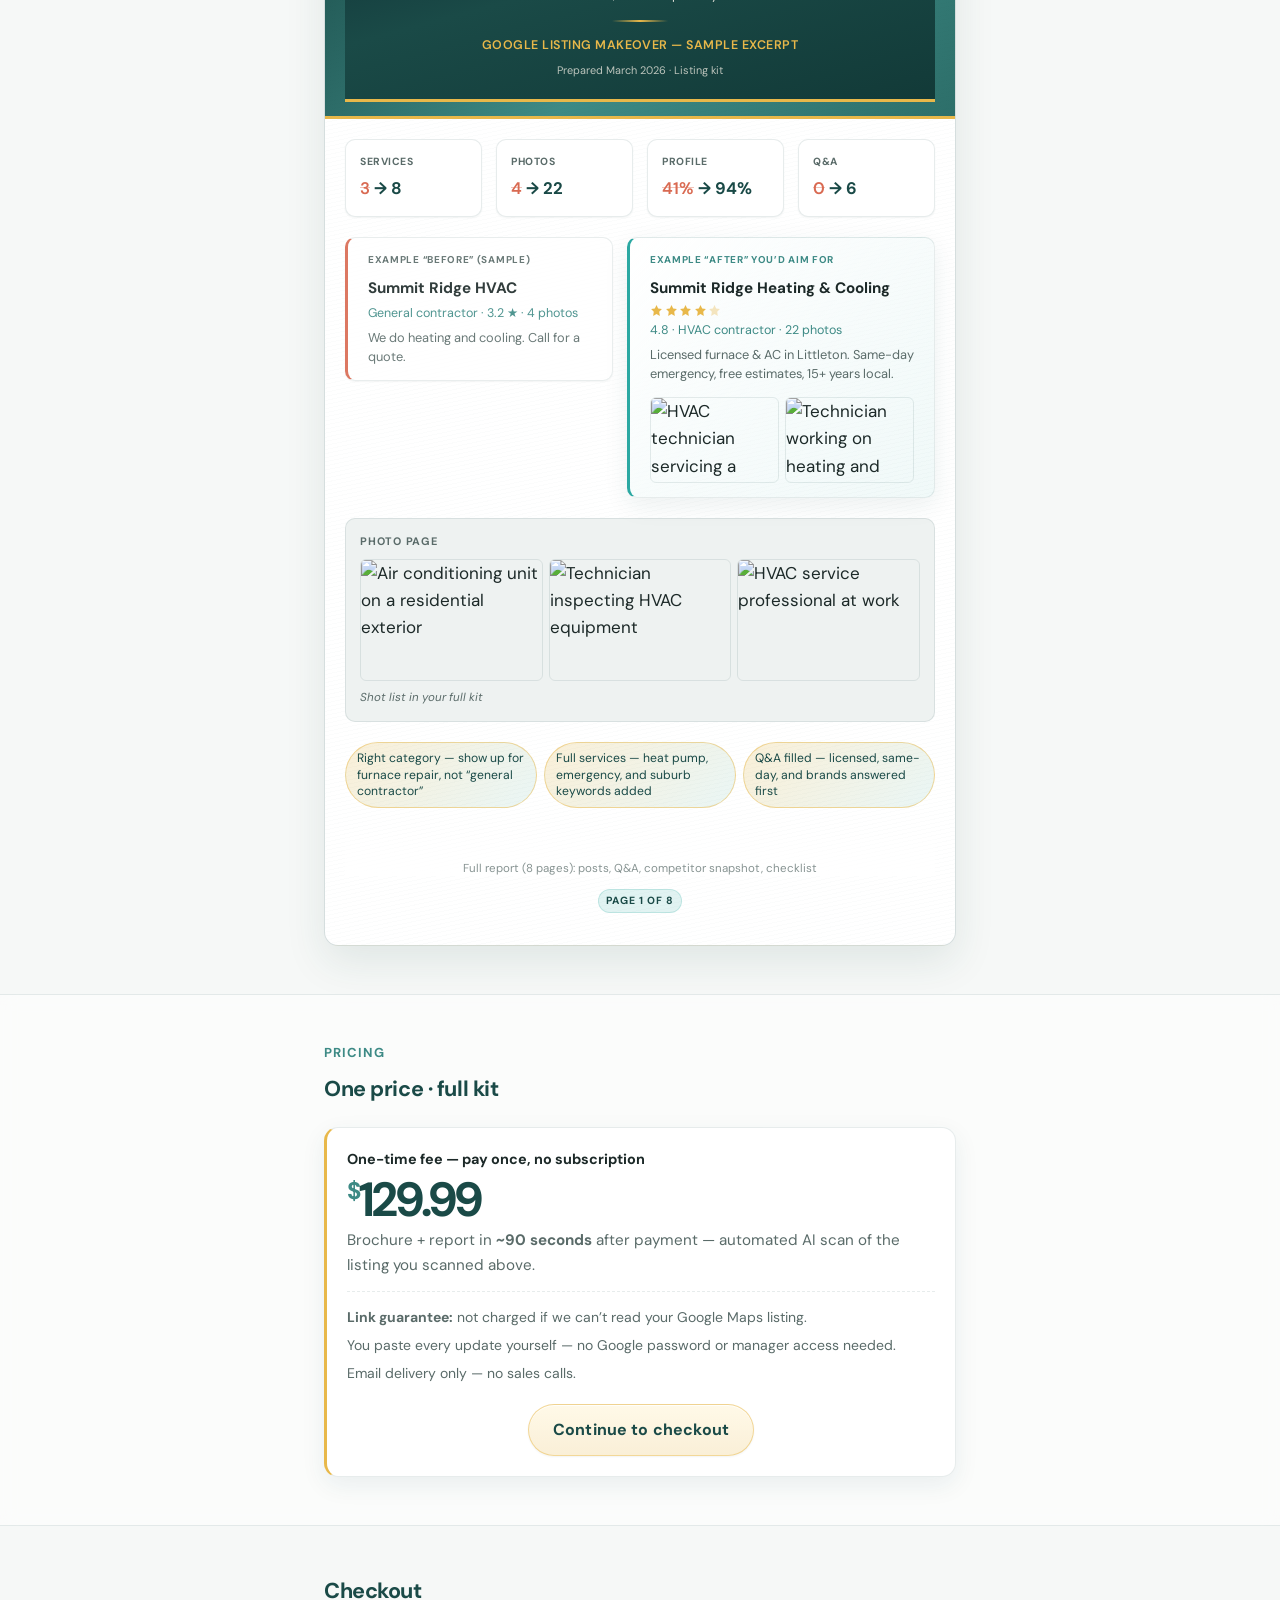
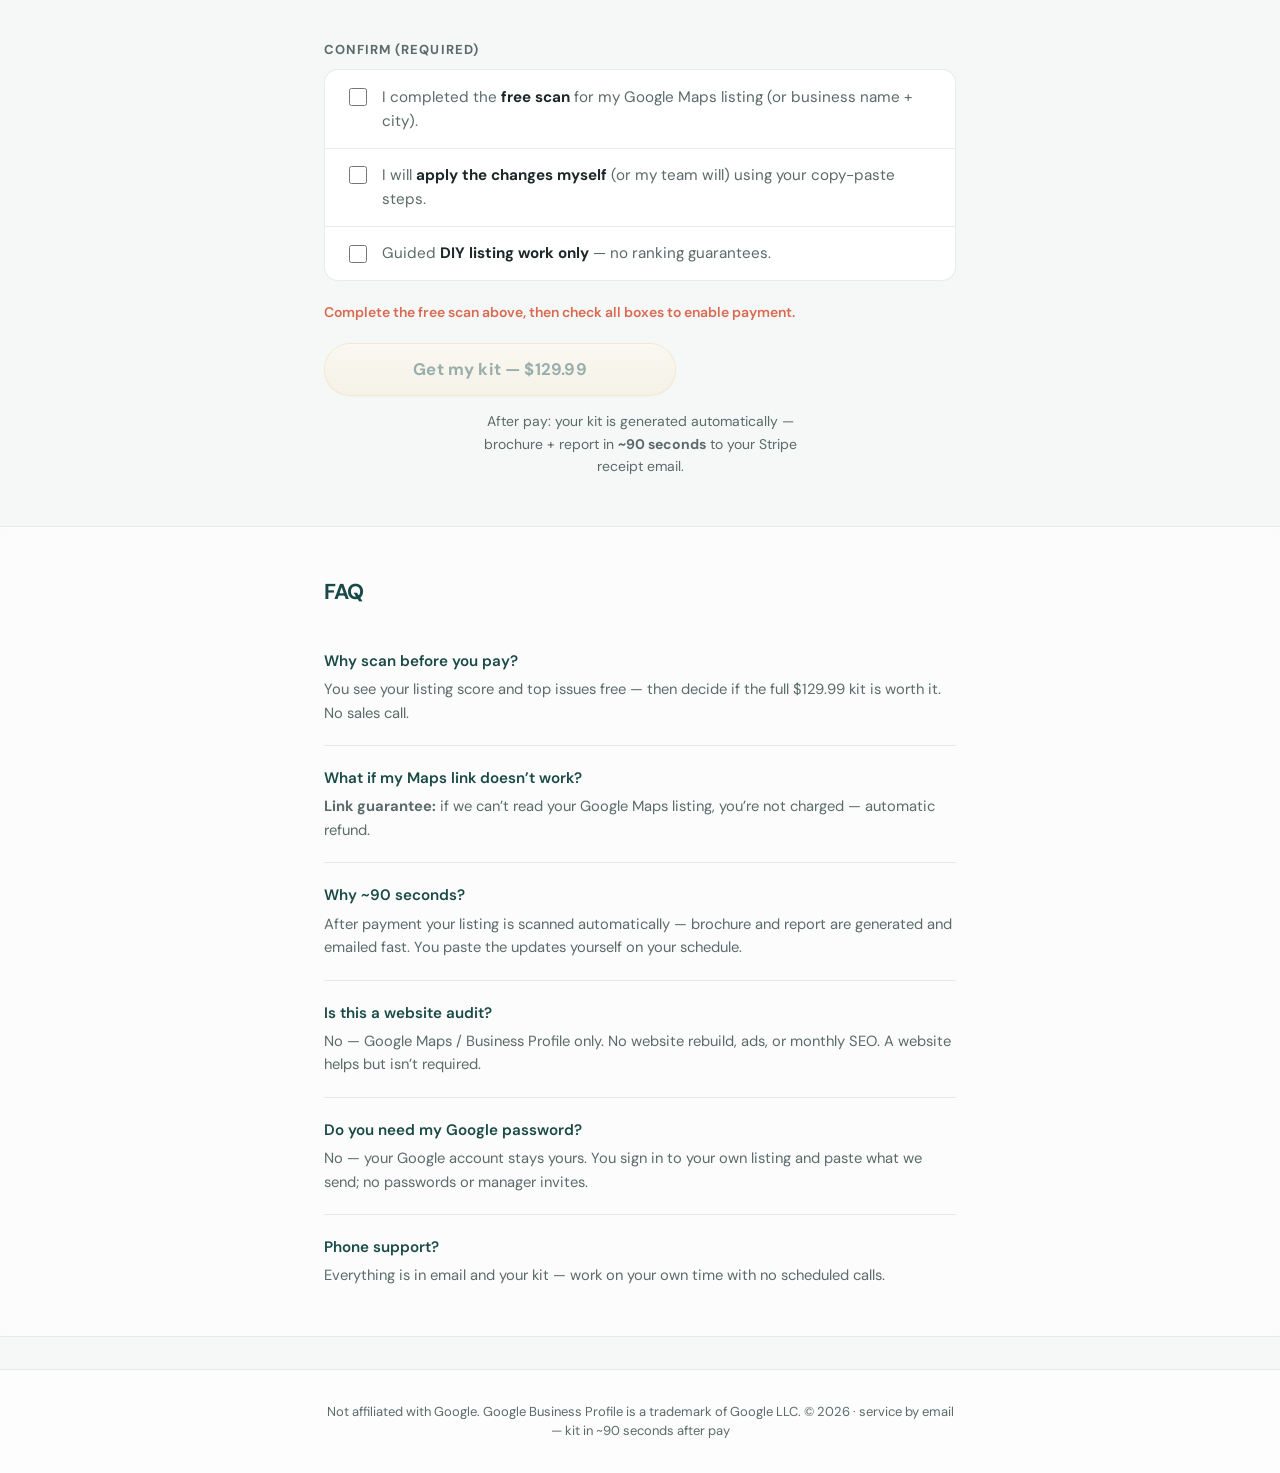
==== commit 317e10ab: "Landing Doctors flow: free scan, 90s delivery, link guarantee" ====
--- a/index.html
+++ b/index.html
@@ -5,22 +5,22 @@
     <meta name="viewport" content="width=device-width, initial-scale=1" />
     <meta
       name="description"
-      content="More visibility, more calls, better jobs in 48h. Done-for-you Google listing kit for local service pros. $129.99 one-time, email delivery only, no sales calls."
+      content="Free Google Maps listing scan. Full kit in ~90 seconds. $129.99 one-time. Not charged if we can't read your listing link."
     />
-    <title>Google listing kit · $129.99 one-time · 48h</title>
+    <title>Google listing kit · free scan · $129.99 one-time</title>
     <link rel="canonical" href="https://alphapulsx-jpg.github.io/Google-BP/" />
-    <meta property="og:title" content="Google listing kit · $129.99 one-time · 48h" />
+    <meta property="og:title" content="Google listing kit · free scan · $129.99" />
     <meta
       property="og:description"
-      content="More visibility, more calls, better jobs in 48h. Done-for-you Google listing kit for local service pros. $129.99 one-time, email delivery only, no sales calls."
+      content="Paste your Maps link — free scan. Full brochure + paste-ready report in ~90 seconds. One-time $129.99. Not charged if we can't read your link."
     />
     <meta property="og:url" content="https://alphapulsx-jpg.github.io/Google-BP/" />
     <meta property="og:type" content="website" />
     <meta name="twitter:card" content="summary" />
-    <meta name="twitter:title" content="Google listing kit · $129.99 one-time · 48h" />
+    <meta name="twitter:title" content="Google listing kit · free scan · $129.99" />
     <meta
       name="twitter:description"
-      content="More visibility, more calls, better jobs in 48h. Done-for-you Google listing kit for local service pros. $129.99 one-time, email delivery only, no sales calls."
+      content="Paste your Maps link — free scan. Full kit in ~90 seconds. One-time $129.99. Not charged if we can't read your link."
     />
     <script type="application/ld+json">
       {
@@ -43,7 +43,7 @@
             "@type": "Product",
             "@id": "https://alphapulsx-jpg.github.io/Google-BP/#product",
             "name": "Google listing kit",
-            "description": "Done-for-you Google listing kit for local service pros: printable brochure (PDF), written report, and copy-paste steps. Pay once via Stripe checkout on the landing page; you apply updates yourself in your Google account.",
+            "description": "Automated Google Maps listing kit for local service businesses: free scan, full brochure and paste-ready report in about 90 seconds. One-time $129.99. Not charged if your listing link cannot be read.",
             "brand": { "@id": "https://alphapulsx-jpg.github.io/Google-BP/#organization" },
             "offers": {
               "@type": "Offer",
@@ -59,42 +59,34 @@
             "mainEntity": [
               {
                 "@type": "Question",
-                "name": "Why pay first?",
+                "name": "Why scan before you pay?",
                 "acceptedAnswer": {
                   "@type": "Answer",
-                  "text": "Fixed price, fast delivery — no sales pitch and no interruptions; the whole process stays in email."
+                  "text": "You see your listing score and top issues free — then decide if the full kit is worth $129.99."
                 }
               },
               {
                 "@type": "Question",
-                "name": "Need a website?",
+                "name": "What if my Maps link does not work?",
                 "acceptedAnswer": {
                   "@type": "Answer",
-                  "text": "Helpful, not required — Google listing only."
+                  "text": "Link guarantee: if we cannot read your Google Maps listing from your link, you are not charged — automatic refund."
                 }
               },
               {
                 "@type": "Question",
-                "name": "Your time?",
+                "name": "Why about 90 seconds?",
                 "acceptedAnswer": {
                   "@type": "Answer",
-                  "text": "~10 seconds after pay to paste your listing link or business name + city; then copy-and-paste steps whenever your kit arrives."
+                  "text": "After payment your listing is scanned automatically — brochure and report are generated and emailed fast. You paste the updates yourself."
                 }
               },
               {
                 "@type": "Question",
-                "name": "Why 48 hours?",
+                "name": "Is this a website audit?",
                 "acceptedAnswer": {
                   "@type": "Answer",
-                  "text": "Automated research + spot-check before send — you still apply every update."
-                }
-              },
-              {
-                "@type": "Question",
-                "name": "Phone support?",
-                "acceptedAnswer": {
-                  "@type": "Answer",
-                  "text": "Everything is in email and your kit — work on your own time with no scheduled calls."
+                  "text": "No — this is Google Maps / Business Profile only. No website rebuild, ads, or monthly SEO."
                 }
               },
               {
@@ -102,7 +94,7 @@
                 "name": "Do you need my Google password?",
                 "acceptedAnswer": {
                   "@type": "Answer",
-                  "text": "No — your Google account stays yours. You sign in to your own listing and paste what we send; no passwords or manager invites needed."
+                  "text": "No — your Google account stays yours. You sign in to your own listing and paste what we send."
                 }
               }
             ]
@@ -124,30 +116,162 @@
     <header class="hero">
       <div class="wrap hero__inner">
         <p class="hero__eyebrow">Google listing kit</p>
-        <h1 id="main">More visibility. More calls. Better jobs — in 48 hours.</h1>
-        <div class="hero__taglines">
-          <p>A done‑for‑you Google listing kit for local service pros.</p>
-          <p>You paste the updates. I build the kit.</p>
-          <p>No sales calls. No back‑and‑forth. Email delivery only.</p>
-        </div>
+        <h1 id="main">Your Google listing is costing you calls — fix it without an agency</h1>
+        <p class="hero__lede">
+          Paste your Maps link for a <strong>free scan</strong>. See your score and top issues — then get the full
+          brochure + paste-ready report in <strong>~90 seconds</strong> after you pay.
+        </p>
+
+        <form id="scan-form" class="scan-form" novalidate>
+          <label class="visually-hidden" for="scan-input">Google Maps listing link or business name, city</label>
+          <div class="scan-form__row">
+            <input
+              id="scan-input"
+              class="scan-form__input"
+              type="text"
+              name="listing_identifier"
+              autocomplete="url"
+              placeholder="https://maps.google.com/… or Acme Plumbing, Denver"
+              required
+            />
+            <button type="submit" class="btn btn--primary scan-form__submit" id="scan-submit">
+              Scan free
+            </button>
+          </div>
+          <p id="scan-error" class="scan-form__error" role="alert" hidden>
+            Paste a Google Maps link (maps.google.com, google.com/maps, or goo.gl/maps) or business name + city (comma,
+            at least 8 characters).
+          </p>
+          <p class="scan-form__hint">No account needed · results on this page · ~2 seconds</p>
+        </form>
+
+        <p class="hero__guarantee">
+          <strong>Link guarantee:</strong> if we can’t read your Google Maps listing, you’re
+          <strong>not charged</strong> — automatic refund.
+        </p>
+
         <p class="hero__price">
           <span class="hero__price-amount">$129.99</span>
           <span class="hero__price-sep">/</span>
-          <span class="hero__price-term">delivered in 48 hours</span>
+          <span class="hero__price-term">one-time · full kit in ~90 seconds after pay</span>
         </p>
-        <div class="hero__cta">
-          <a class="btn btn--primary" href="#checkout">Get my kit — $129.99</a>
-        </div>
+
         <ul class="hero__trust" aria-label="Why this works">
-          <li>Printable brochure + written report — clear checklist, ready-to-use wording, plain-English steps</li>
-          <li>Your Google account stays yours — secure; nothing to share; you stay in control applying updates</li>
-          <li>Full refund if your kit isn’t delivered within 5 business days of your completed form</li>
+          <li>Real listing scoring — not generic SEO fluff</li>
+          <li>Pay once — no subscription, no sales calls</li>
+          <li>Link guarantee — not charged if we can’t read your Maps link</li>
         </ul>
         <p class="hero__legal">DIY guidance only — no ranking or call guarantees.</p>
       </div>
     </header>
 
     <main class="main">
+      <section
+        id="scan-results"
+        class="section section--soft scan-results"
+        aria-labelledby="scan-results-heading"
+        hidden
+      >
+        <div class="wrap">
+          <p class="section__kicker">Free scan results</p>
+          <h2 class="section__title" id="scan-results-heading">Your listing snapshot</h2>
+          <p class="section__intro section__intro--tight">
+            Sample scoring from your input — your paid kit uses a full automated scan of the same listing.
+          </p>
+
+          <div class="scan-score" aria-label="Listing health score">
+            <div class="scan-score__col scan-score__col--before">
+              <span class="scan-score__label">Today</span>
+              <span class="scan-score__value" id="scan-score-before">—</span>
+              <span class="scan-score__unit">/ 100</span>
+            </div>
+            <div class="scan-score__arrow" aria-hidden="true">→</div>
+            <div class="scan-score__col scan-score__col--after">
+              <span class="scan-score__label">With kit applied</span>
+              <span class="scan-score__value" id="scan-score-after">—</span>
+              <span class="scan-score__unit">/ 100</span>
+            </div>
+          </div>
+
+          <h3 class="section__subhead">Top 3 issues holding you back</h3>
+          <ol class="list list--ordered scan-issues" id="scan-issues-list"></ol>
+
+          <p class="scan-results__cta-note">
+            <a class="btn btn--primary" href="#pricing">Get full kit — $129.99</a>
+          </p>
+        </div>
+      </section>
+
+      <section class="section" aria-labelledby="pillars-heading">
+        <div class="wrap">
+          <p class="section__kicker">Why us</p>
+          <h2 class="section__title" id="pillars-heading">Built for local trades, not agencies</h2>
+          <ul class="pillars">
+            <li class="pillars__item">
+              <h3 class="pillars__title">Real listing scoring</h3>
+              <p class="pillars__text">
+                Eight dimensions tuned for Google Maps — category, photos, services, reviews, and more. Not a generic
+                website audit.
+              </p>
+            </li>
+            <li class="pillars__item">
+              <h3 class="pillars__title">Pay once</h3>
+              <p class="pillars__text">
+                $129.99 one-time. No subscription, no upsell calls. Brochure PDF + written report emailed after payment.
+              </p>
+            </li>
+            <li class="pillars__item pillars__item--highlight">
+              <h3 class="pillars__title">Link guarantee</h3>
+              <p class="pillars__text">
+                If we can’t read your Google Maps listing from your link, you’re <strong>not charged</strong> — automatic
+                refund. No support ticket required.
+              </p>
+            </li>
+          </ul>
+        </div>
+      </section>
+
+      <section class="section section--soft" aria-labelledby="how-heading">
+        <div class="wrap">
+          <p class="section__kicker">How it works</p>
+          <h2 class="section__title" id="how-heading">Three steps · ~90 seconds automated</h2>
+          <ol class="flow-steps flow-steps--numbered">
+            <li class="flow-step">
+              <span class="flow-step__num" aria-hidden="true">1</span>
+              <span class="flow-step__label">Free scan</span>
+              <span class="flow-step__desc">Paste your Maps link — see score + top issues on this page.</span>
+            </li>
+            <li class="flow-step">
+              <span class="flow-step__num" aria-hidden="true">2</span>
+              <span class="flow-step__label">Pay once</span>
+              <span class="flow-step__desc">$129.99 · Stripe · listing saved from your scan.</span>
+            </li>
+            <li class="flow-step">
+              <span class="flow-step__num" aria-hidden="true">3</span>
+              <span class="flow-step__label">Kit in ~90 seconds</span>
+              <span class="flow-step__desc">Automated AI scan → brochure PDF + paste-ready report in your inbox.</span>
+            </li>
+          </ol>
+        </div>
+      </section>
+
+      <section class="section" aria-labelledby="dimensions-heading">
+        <div class="wrap">
+          <p class="section__kicker">What we score</p>
+          <h2 class="section__title" id="dimensions-heading">8 dimensions for your Google listing</h2>
+          <ul class="dimensions">
+            <li class="dimensions__item">Business name &amp; primary category</li>
+            <li class="dimensions__item">Description &amp; services list</li>
+            <li class="dimensions__item">Photos &amp; visual coverage</li>
+            <li class="dimensions__item">Reviews &amp; owner responses</li>
+            <li class="dimensions__item">Hours, phone &amp; attributes</li>
+            <li class="dimensions__item">Q&amp;A completeness</li>
+            <li class="dimensions__item">Google posts &amp; updates</li>
+            <li class="dimensions__item">Local relevance &amp; service area</li>
+          </ul>
+        </div>
+      </section>
+
       <section class="section" aria-labelledby="fit-heading">
         <div class="wrap">
           <h2 class="section__title" id="fit-heading">Good fit?</h2>
@@ -157,7 +281,7 @@
               <ul class="list list--compact">
                 <li>Local trade, under 100 employees, already booking jobs.</li>
                 <li>Thin or outdated Google listing.</li>
-                <li>Happy with simple email instructions — paste updates yourself in a few minutes when it fits.</li>
+                <li>Happy with simple email instructions — paste updates yourself.</li>
               </ul>
             </div>
             <div class="fit-card fit-card--no">
@@ -327,81 +451,47 @@
         </div>
       </section>
 
-      <section class="section section--soft" aria-labelledby="flow-heading">
-        <div class="wrap">
-          <h2 class="section__title" id="flow-heading">After you pay</h2>
-          <ol class="flow-steps">
-            <li class="flow-step">
-              <span class="flow-step__icon" aria-hidden="true">
-                <svg width="24" height="24" viewBox="0 0 24 24" fill="none" stroke="currentColor" stroke-width="2">
-                  <rect x="2" y="5" width="20" height="14" rx="2" />
-                  <path d="M2 10h20" />
-                </svg>
-              </span>
-              <span class="flow-step__label">Pay</span>
-              <span class="flow-step__desc">$129.99 · Stripe</span>
-            </li>
-            <li class="flow-step__arrow" aria-hidden="true">→</li>
-            <li class="flow-step">
-              <span class="flow-step__icon" aria-hidden="true">
-                <svg width="24" height="24" viewBox="0 0 24 24" fill="none" stroke="currentColor" stroke-width="2">
-                  <path d="M9 5H7a2 2 0 00-2 2v12a2 2 0 002 2h10a2 2 0 002-2V7a2 2 0 00-2-2h-2" />
-                  <rect x="9" y="3" width="6" height="4" rx="1" />
-                </svg>
-              </span>
-              <span class="flow-step__label">Paste listing</span>
-              <span class="flow-step__desc">One field · ~10 seconds</span>
-            </li>
-            <li class="flow-step__arrow" aria-hidden="true">→</li>
-            <li class="flow-step">
-              <span class="flow-step__icon" aria-hidden="true">
-                <svg width="24" height="24" viewBox="0 0 24 24" fill="none" stroke="currentColor" stroke-width="2">
-                  <path d="M14 2H6a2 2 0 00-2 2v16a2 2 0 002 2h12a2 2 0 002-2V8z" />
-                  <path d="M14 2v6h6M16 13H8M16 17H8M10 9H8" />
-                </svg>
-              </span>
-              <span class="flow-step__label">Kit in 48 hours</span>
-              <span class="flow-step__desc">Brochure PDF + report in your inbox</span>
-            </li>
-          </ol>
-
-          <div class="intake-preview" aria-labelledby="form-preview-heading">
-            <h3 class="intake-preview__title" id="form-preview-heading">After you pay</h3>
-            <p class="intake-preview__note">One field — your Maps link or business name + city (~10 seconds).</p>
-            <div class="intake-preview__fields" aria-hidden="true">
-              <div class="intake-field">
-                <span class="intake-field__label">Listing link or name + city</span>
-                <span class="intake-field__value intake-field__value--placeholder">maps.google.com/… or Summit Ridge Heating, Littleton</span>
-              </div>
-            </div>
+      <section class="section section--soft" id="pricing" aria-labelledby="pricing-heading">
+        <div class="wrap">
+          <p class="section__kicker">Pricing</p>
+          <h2 class="section__title" id="pricing-heading">One price · full kit</h2>
+          <div class="pricing-panel">
+            <p class="pricing-panel__fee">One-time fee — pay once, no subscription</p>
+            <p class="pricing-panel__amount"><span class="pricing-panel__currency">$</span>129.99</p>
+            <p class="pricing-panel__meta">
+              Brochure + report in <strong>~90 seconds</strong> after payment — automated AI scan of the listing you
+              scanned above.
+            </p>
+            <ul class="pricing-panel__notes">
+              <li><strong>Link guarantee:</strong> not charged if we can’t read your Google Maps listing.</li>
+              <li>You paste every update yourself — no Google password or manager access needed.</li>
+              <li>Email delivery only — no sales calls.</li>
+            </ul>
+            <p class="pricing-panel__cta">
+              <a class="btn btn--primary" href="#checkout">Continue to checkout</a>
+            </p>
           </div>
         </div>
       </section>
 
-      <section class="section" id="checkout" aria-labelledby="price-heading">
-        <div class="wrap">
-          <h2 class="section__title" id="price-heading">Checkout</h2>
-          <div class="price-card">
-            <p class="price-card__fee">One-time fee — pay once, no subscription</p>
-            <p class="price-card__amount"><span class="price-card__currency">$</span>129.99</p>
-            <p class="price-card__meta">Brochure + report in <strong>48 hours</strong> after you paste your listing</p>
-            <ul class="price-card__notes">
-              <li>Pay → paste listing link below (<strong>~10 seconds</strong>).</li>
-              <li>
-                Full refund if we don’t deliver within <strong>5 business days</strong> of your completed form.
-              </li>
-            </ul>
-          </div>
+      <section class="section" id="checkout" aria-labelledby="checkout-heading">
+        <div class="wrap">
+          <h2 class="section__title" id="checkout-heading">Checkout</h2>
+
+          <p id="checkout-listing-summary" class="checkout-listing" hidden>
+            Listing from scan: <strong id="checkout-listing-value"></strong>
+          </p>
+          <input type="hidden" id="listing-id" name="listing_identifier" value="" />
 
           <h3 class="section__subhead" id="confirm-heading">Confirm (required)</h3>
           <form id="prequal-form" class="prequal" novalidate>
             <fieldset>
               <legend class="visually-hidden">Checkout confirmations</legend>
               <label class="check">
-                <input type="checkbox" name="prequal" value="listing" />
+                <input type="checkbox" name="prequal" value="scan" id="prequal-scan" />
                 <span
-                  >I have my <strong>Google Maps listing link</strong>, or <strong>business name + city</strong> so you
-                  can find the right profile.</span
+                  >I completed the <strong>free scan</strong> for my Google Maps listing (or business name +
+                  city).</span
                 >
               </label>
               <label class="check">
@@ -418,7 +508,7 @@
             </fieldset>
           </form>
 
-          <p id="prequal-hint" class="hint" role="status">Check all three boxes to enable payment.</p>
+          <p id="prequal-hint" class="hint" role="status">Complete the free scan and check all boxes to enable payment.</p>
 
           <div class="cta-row">
             <a
@@ -433,7 +523,8 @@
             >
           </div>
           <p class="checkout__next">
-            Pay → <a href="#intake">paste your listing link below</a> (~10 seconds, same page).
+            After pay: your kit is generated automatically — brochure + report in <strong>~90 seconds</strong> to your
+            Stripe receipt email.
           </p>
           <p id="prequal-stripe-hint" class="hint hint--stripe" role="status" hidden>
             Secure checkout is being connected. Questions? Email
@@ -442,64 +533,48 @@
         </div>
       </section>
 
-      <section id="intake" class="section section--soft intake" aria-labelledby="intake-heading">
-        <div class="wrap">
-          <h2 class="section__title" id="intake-heading">One thing we need from you</h2>
-          <p class="section__intro section__intro--tight">
-            We use your <strong>receipt email from Stripe</strong> — no email field here. Paste your
-            <strong>Google Maps listing link</strong> or <strong>business name + city</strong>. We generate your kit from
-            your listing; you never write marketing copy.
-          </p>
-          <p class="intake__support">
-            <strong>Support / questions:</strong>
-            <a href="mailto:alphapulsx@gmail.com">alphapulsx@gmail.com</a>
-          </p>
-          <form id="listing-intake-form" class="intake-capture" novalidate>
-            <label class="intake-capture__label" for="listing-id">Google Maps listing link or business name + city</label>
-            <div class="intake-capture__row">
-              <input
-                id="listing-id"
-                class="intake-capture__input"
-                type="text"
-                name="listing_identifier"
-                autocomplete="url"
-                placeholder="https://maps.google.com/… or Acme Plumbing, Denver"
-                required
-              />
-              <button type="submit" class="btn btn--primary intake-capture__submit">Submit</button>
-            </div>
-            <p class="intake-capture__hint">Opens a one-question confirmation (~10 seconds). No prose required.</p>
-          </form>
-        </div>
-      </section>
-
       <section class="section section--soft" aria-labelledby="faq-heading">
         <div class="wrap">
           <h2 class="section__title" id="faq-heading">FAQ</h2>
           <dl class="faq">
             <div class="faq__row">
-              <dt>Why pay first?</dt>
-              <dd>Fixed price, fast delivery — no sales pitch and no interruptions; the whole process stays in email.</dd>
+              <dt>Why scan before you pay?</dt>
+              <dd>
+                You see your listing score and top issues free — then decide if the full $129.99 kit is worth it. No
+                sales call.
+              </dd>
             </div>
             <div class="faq__row">
-              <dt>Need a website?</dt>
-              <dd>Helpful, not required — Google listing only.</dd>
+              <dt>What if my Maps link doesn’t work?</dt>
+              <dd>
+                <strong>Link guarantee:</strong> if we can’t read your Google Maps listing, you’re not charged — automatic
+                refund.
+              </dd>
             </div>
             <div class="faq__row">
-              <dt>Your time?</dt>
-              <dd>~10 seconds after pay to paste your listing link or name + city; then copy-and-paste steps whenever your kit arrives.</dd>
+              <dt>Why ~90 seconds?</dt>
+              <dd>
+                After payment your listing is scanned automatically — brochure and report are generated and emailed fast.
+                You paste the updates yourself on your schedule.
+              </dd>
             </div>
             <div class="faq__row">
-              <dt>Why 48 hours?</dt>
-              <dd>Automated research + spot-check before send — you still apply every update.</dd>
+              <dt>Is this a website audit?</dt>
+              <dd>
+                No — Google Maps / Business Profile only. No website rebuild, ads, or monthly SEO. A website helps but
+                isn’t required.
+              </dd>
+            </div>
+            <div class="faq__row">
+              <dt>Do you need my Google password?</dt>
+              <dd>
+                No — your Google account stays yours. You sign in to your own listing and paste what we send; no passwords
+                or manager invites.
+              </dd>
             </div>
             <div class="faq__row">
               <dt>Phone support?</dt>
               <dd>Everything is in email and your kit — work on your own time with no scheduled calls.</dd>
-            </div>
-            <div class="faq__row">
-              <dt>Do you need my Google password?</dt>
-              <dd>No — your Google account stays yours. You sign in to your own listing and paste what we send; no passwords or manager invites needed.</dd>
             </div>
           </dl>
         </div>
@@ -510,7 +585,7 @@
       <div class="wrap">
         <p class="site-footer__legal">
           Not affiliated with Google. Google Business Profile is a trademark of Google LLC. ©
-          <span id="y"></span> · service by email — on your schedule
+          <span id="y"></span> · service by email — kit in ~90 seconds after pay
         </p>
       </div>
     </footer>
@@ -518,13 +593,13 @@
     <aside
       class="sticky-bar"
       id="sticky-bar"
-      aria-label="Quick checkout: one-time fee $129.99, delivery in 48 hours"
+      aria-label="Quick checkout: one-time fee $129.99, delivery in about 90 seconds"
       hidden
     >
       <div class="sticky-bar__inner">
         <div class="sticky-bar__text">
-          <p class="sticky-bar__price"><span>$129.99</span> · 48 hours</p>
-          <p class="sticky-bar__note">One-time fee</p>
+          <p class="sticky-bar__price"><span>$129.99</span> · ~90 sec</p>
+          <p class="sticky-bar__note">One-time · link guarantee</p>
         </div>
         <a
           id="pay-cta-sticky"
@@ -533,7 +608,7 @@
           aria-disabled="true"
           tabindex="-1"
           aria-label="Get my kit — one-time fee $129.99"
-          >Get my kit — $129.99</a
+          >Get my kit</a
         >
       </div>
     </aside>
--- a/styles.css
+++ b/styles.css
@@ -2429,3 +2429,353 @@
     background: none;
   }
 }
+
+/* —— Landing Doctors flow: scan-first, 90s delivery —— */
+
+.hero__lede {
+  margin: 0 auto var(--space-md);
+  max-width: 38ch;
+  font-size: 1.05rem;
+  line-height: 1.5;
+  color: var(--ink-muted);
+}
+
+.hero__guarantee {
+  margin: 0 auto var(--space-md);
+  max-width: 36ch;
+  padding: var(--space-sm) var(--space-md);
+  font-size: var(--text-sm);
+  line-height: 1.45;
+  color: var(--teal-ink);
+  background: var(--gold-soft);
+  border: 1px solid var(--gold-border);
+  border-radius: var(--radius-sm);
+}
+
+.scan-form {
+  width: 100%;
+  max-width: 28rem;
+  margin: 0 auto var(--space-md);
+  text-align: left;
+}
+
+.scan-form__row {
+  display: flex;
+  flex-direction: column;
+  gap: var(--space-sm);
+}
+
+@media (min-width: 480px) {
+  .scan-form__row {
+    flex-direction: row;
+    align-items: stretch;
+  }
+}
+
+.scan-form__input {
+  flex: 1 1 auto;
+  min-width: 0;
+  padding: 0.75rem 1rem;
+  font: inherit;
+  font-size: 1rem;
+  border: 1px solid var(--line-strong);
+  border-radius: var(--radius-sm);
+  background: var(--surface);
+  color: var(--ink);
+  box-shadow: var(--shadow-sm);
+}
+
+.scan-form__input:focus {
+  outline: none;
+  box-shadow: var(--focus);
+  border-color: var(--teal-muted);
+}
+
+.scan-form__input[aria-invalid="true"] {
+  border-color: var(--coral);
+}
+
+.scan-form__submit {
+  flex: 0 0 auto;
+}
+
+@media (max-width: 479px) {
+  .scan-form__submit {
+    width: 100%;
+  }
+}
+
+.scan-form__error {
+  margin: var(--space-xs) 0 0;
+  font-size: var(--text-sm);
+  font-weight: 600;
+  color: var(--coral);
+}
+
+.scan-form__hint {
+  margin: var(--space-xs) 0 0;
+  font-size: var(--text-xs);
+  color: var(--ink-muted);
+  text-align: center;
+}
+
+.scan-results[hidden] {
+  display: none !important;
+}
+
+.scan-score {
+  display: flex;
+  align-items: center;
+  justify-content: center;
+  gap: var(--space-md);
+  margin: 0 0 var(--space-lg);
+  padding: var(--space-md);
+  border-radius: var(--radius);
+  border: 1px solid var(--line);
+  background: var(--surface);
+  box-shadow: var(--shadow-md);
+}
+
+.scan-score__col {
+  display: flex;
+  flex-direction: column;
+  align-items: center;
+  gap: 0.15rem;
+  min-width: 6rem;
+}
+
+.scan-score__label {
+  font-size: var(--text-xs);
+  font-weight: 700;
+  text-transform: uppercase;
+  letter-spacing: 0.06em;
+  color: var(--ink-muted);
+}
+
+.scan-score__value {
+  font-size: clamp(2rem, 8vw, 2.75rem);
+  font-weight: 700;
+  letter-spacing: -0.03em;
+  line-height: 1;
+}
+
+.scan-score__col--before .scan-score__value {
+  color: var(--coral);
+}
+
+.scan-score__col--after .scan-score__value {
+  color: var(--teal);
+}
+
+.scan-score__unit {
+  font-size: var(--text-xs);
+  color: var(--ink-muted);
+}
+
+.scan-score__arrow {
+  font-size: 1.5rem;
+  color: var(--teal-muted);
+  font-weight: 300;
+}
+
+.scan-issues {
+  margin-bottom: var(--space-md);
+}
+
+.scan-results__cta-note {
+  margin: var(--space-md) 0 0;
+  text-align: center;
+}
+
+.section__kicker {
+  margin: 0 0 var(--space-xs);
+  font-size: var(--text-xs);
+  font-weight: 700;
+  text-transform: uppercase;
+  letter-spacing: 0.08em;
+  color: var(--teal-muted);
+}
+
+.pillars {
+  margin: 0;
+  padding: 0;
+  list-style: none;
+  display: flex;
+  flex-direction: column;
+  gap: var(--space-md);
+}
+
+@media (min-width: 640px) {
+  .pillars {
+    display: grid;
+    grid-template-columns: repeat(3, 1fr);
+    gap: var(--space-sm);
+  }
+}
+
+.pillars__item {
+  padding: var(--space-md);
+  border-radius: var(--radius);
+  border: 1px solid var(--line);
+  background: var(--surface);
+  box-shadow: var(--shadow-sm);
+}
+
+.pillars__item--highlight {
+  border-left: 3px solid var(--gold);
+  background: linear-gradient(135deg, var(--cream) 0%, var(--surface) 100%);
+}
+
+.pillars__title {
+  margin: 0 0 var(--space-xs);
+  font-size: 0.95rem;
+  font-weight: 700;
+  color: var(--teal-ink);
+}
+
+.pillars__text {
+  margin: 0;
+  font-size: var(--text-sm);
+  color: var(--ink-muted);
+  line-height: 1.5;
+}
+
+.dimensions {
+  margin: 0;
+  padding: 0;
+  list-style: none;
+  display: grid;
+  gap: var(--space-sm);
+}
+
+@media (min-width: 520px) {
+  .dimensions {
+    grid-template-columns: repeat(2, 1fr);
+  }
+}
+
+.dimensions__item {
+  padding: var(--space-sm) var(--space-md);
+  font-size: 0.95rem;
+  color: var(--ink-muted);
+  background: var(--surface);
+  border: 1px solid var(--line);
+  border-radius: var(--radius-sm);
+  border-left: 3px solid var(--teal);
+  box-shadow: var(--shadow-sm);
+}
+
+.flow-steps--numbered {
+  counter-reset: flow;
+  margin: 0;
+  padding: 0;
+  list-style: none;
+  display: flex;
+  flex-direction: column;
+  gap: var(--space-sm);
+}
+
+@media (min-width: 640px) {
+  .flow-steps--numbered {
+    flex-direction: row;
+    align-items: stretch;
+  }
+}
+
+.flow-steps--numbered .flow-step {
+  flex: 1;
+  position: relative;
+  padding-top: calc(var(--space-md) + 0.5rem);
+}
+
+.flow-steps--numbered .flow-step__num {
+  position: absolute;
+  top: var(--space-sm);
+  left: var(--space-md);
+  display: inline-flex;
+  align-items: center;
+  justify-content: center;
+  width: 1.5rem;
+  height: 1.5rem;
+  border-radius: 50%;
+  background: var(--gold-soft);
+  border: 1px solid var(--gold-border);
+  font-size: 0.75rem;
+  font-weight: 700;
+  color: var(--teal-ink);
+}
+
+.pricing-panel {
+  padding: var(--space-md);
+  border-radius: var(--radius);
+  border: 1px solid var(--line);
+  background: var(--surface);
+  box-shadow: var(--shadow-md);
+  border-left: 3px solid var(--gold);
+}
+
+.pricing-panel__fee {
+  margin: 0 0 0.35rem;
+  font-size: 0.9rem;
+  font-weight: 700;
+  color: var(--ink);
+}
+
+.pricing-panel__amount {
+  margin: 0 0 0.25rem;
+  font-size: clamp(2.5rem, 8vw, 3rem);
+  font-weight: 700;
+  letter-spacing: -0.04em;
+  color: var(--teal-ink);
+  line-height: 1;
+}
+
+.pricing-panel__currency {
+  font-size: 0.5em;
+  vertical-align: super;
+  color: var(--teal-muted);
+}
+
+.pricing-panel__meta {
+  margin: 0 0 var(--space-sm);
+  font-size: 0.95rem;
+  color: var(--ink-muted);
+}
+
+.pricing-panel__notes {
+  margin: 0;
+  padding: var(--space-sm) 0 0;
+  border-top: 1px dashed var(--line);
+  list-style: none;
+  font-size: var(--text-sm);
+  color: var(--ink-muted);
+}
+
+.pricing-panel__notes li {
+  margin-bottom: 0.35rem;
+}
+
+.pricing-panel__notes li:last-child {
+  margin-bottom: 0;
+}
+
+.pricing-panel__cta {
+  margin: var(--space-md) 0 0;
+  text-align: center;
+}
+
+.checkout-listing {
+  margin: 0 0 var(--space-md);
+  padding: var(--space-sm) var(--space-md);
+  font-size: var(--text-sm);
+  color: var(--ink-muted);
+  background: var(--bg-soft);
+  border-radius: var(--radius-sm);
+  border: 1px solid var(--line);
+  word-break: break-word;
+}
+
+.checkout-listing strong {
+  color: var(--ink);
+  font-weight: 600;
+}
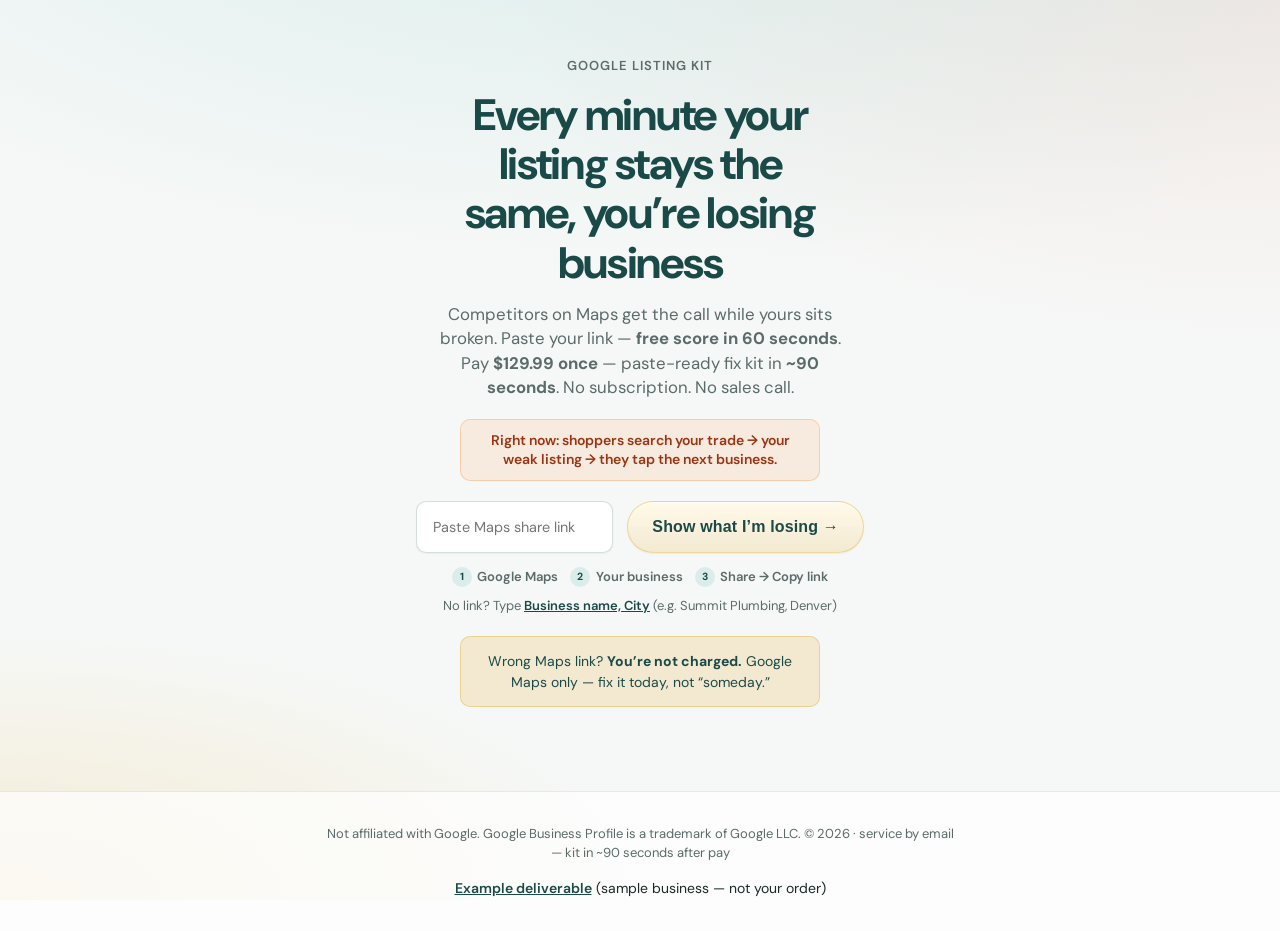
==== commit 2b8463be: "Polish impulse funnel and add Triumph sample kit deliverables. Scan-first UX with profile completene" ====
--- a/index.html
+++ b/index.html
@@ -5,14 +5,14 @@
     <meta name="viewport" content="width=device-width, initial-scale=1" />
     <meta
       name="description"
-      content="Free Google Maps listing scan. Full kit in ~90 seconds. $129.99 one-time. Not charged if we can't read your listing link."
+      content="Every minute your Google listing stays unchanged, you miss local calls. Free scan in 60 seconds. Full fix kit in ~90 seconds — $129.99 once."
     />
-    <title>Google listing kit · free scan · $129.99 one-time</title>
+    <title>Stop losing Google calls · free scan · $129.99</title>
     <link rel="canonical" href="https://alphapulsx-jpg.github.io/Google-BP/" />
     <meta property="og:title" content="Google listing kit · free scan · $129.99" />
     <meta
       property="og:description"
-      content="Paste your Maps link — free scan. Full brochure + paste-ready report in ~90 seconds. One-time $129.99. Not charged if we can't read your link."
+      content="Every minute your Google listing stays unchanged, you miss local calls. Free scan in 60 seconds. Fix kit in ~90 seconds — $129.99 once."
     />
     <meta property="og:url" content="https://alphapulsx-jpg.github.io/Google-BP/" />
     <meta property="og:type" content="website" />
@@ -116,10 +116,13 @@
     <header class="hero">
       <div class="wrap hero__inner">
         <p class="hero__eyebrow">Google listing kit</p>
-        <h1 id="main">Your Google listing is costing you calls — fix it without an agency</h1>
+        <h1 id="main">Every minute your listing stays the same, you’re losing business</h1>
         <p class="hero__lede">
-          Paste your Maps link for a <strong>free scan</strong>. See your score and top issues — then get the full
-          brochure + paste-ready report in <strong>~90 seconds</strong> after you pay.
+          Competitors on Maps get the call while yours sits broken. Paste your link — <strong>free score in 60 seconds</strong>.
+          Pay <strong>$129.99 once</strong> — paste-ready fix kit in <strong>~90 seconds</strong>. No subscription. No sales call.
+        </p>
+        <p class="hero__urgency" role="status">
+          Right now: shoppers search your trade → your weak listing → they tap the next business.
         </p>
 
         <form id="scan-form" class="scan-form" novalidate>
@@ -131,37 +134,32 @@
               type="text"
               name="listing_identifier"
               autocomplete="url"
-              placeholder="https://maps.google.com/… or Acme Plumbing, Denver"
+              placeholder="Paste Maps share link"
+              title="Google Maps → your business → Share → copy link"
               required
             />
             <button type="submit" class="btn btn--primary scan-form__submit" id="scan-submit">
-              Scan free
+              Show what I’m losing →
             </button>
           </div>
-          <p id="scan-error" class="scan-form__error" role="alert" hidden>
-            Paste a Google Maps link (maps.google.com, google.com/maps, or goo.gl/maps) or business name + city (comma,
-            at least 8 characters).
+          <ol class="scan-microsteps" aria-label="How to get your link">
+            <li><span>1</span> Google Maps</li>
+            <li><span>2</span> Your business</li>
+            <li><span>3</span> Share → Copy link</li>
+          </ol>
+          <p class="scan-form__altline">
+            No link? Type <button type="button" class="scan-form__altlink" id="scan-fill-example">Business name, City</button>
+            (e.g. Summit Plumbing, Denver)
           </p>
-          <p class="scan-form__hint">No account needed · results on this page · ~2 seconds</p>
+          <p id="scan-error" class="scan-form__error" role="alert" hidden></p>
+          <p id="scan-fix" class="scan-form__fix" hidden>
+            <button type="button" class="scan-form__fix-btn" id="scan-use-suggested"></button>
+          </p>
         </form>
 
         <p class="hero__guarantee">
-          <strong>Link guarantee:</strong> if we can’t read your Google Maps listing, you’re
-          <strong>not charged</strong> — automatic refund.
+          Wrong Maps link? <strong>You’re not charged.</strong> Google Maps only — fix it today, not “someday.”
         </p>
-
-        <p class="hero__price">
-          <span class="hero__price-amount">$129.99</span>
-          <span class="hero__price-sep">/</span>
-          <span class="hero__price-term">one-time · full kit in ~90 seconds after pay</span>
-        </p>
-
-        <ul class="hero__trust" aria-label="Why this works">
-          <li>Real listing scoring — not generic SEO fluff</li>
-          <li>Pay once — no subscription, no sales calls</li>
-          <li>Link guarantee — not charged if we can’t read your Maps link</li>
-        </ul>
-        <p class="hero__legal">DIY guidance only — no ranking or call guarantees.</p>
       </div>
     </header>
 
@@ -173,15 +171,15 @@
         hidden
       >
         <div class="wrap">
-          <p class="section__kicker">Free scan results</p>
-          <h2 class="section__title" id="scan-results-heading">Your listing snapshot</h2>
-          <p class="section__intro section__intro--tight">
-            Sample scoring from your input — your paid kit uses a full automated scan of the same listing.
+          <p class="section__kicker">Free scan — still costing you calls</p>
+          <h2 class="section__title" id="scan-results-heading">Here’s why you’re losing jobs on Maps</h2>
+          <p id="scan-urgency-clock" class="scan-urgency" role="status" aria-live="polite"></p>
+          <p class="scan-results__note">
+            Score = <strong>profile completeness</strong> (services, posts, Q&amp;A)—not your star rating.
           </p>
-
-          <div class="scan-score" aria-label="Listing health score">
+          <div class="scan-score" aria-label="Profile completeness score">
             <div class="scan-score__col scan-score__col--before">
-              <span class="scan-score__label">Today</span>
+              <span class="scan-score__label">Completeness today</span>
               <span class="scan-score__value" id="scan-score-before">—</span>
               <span class="scan-score__unit">/ 100</span>
             </div>
@@ -193,16 +191,18 @@
             </div>
           </div>
 
-          <h3 class="section__subhead">Top 3 issues holding you back</h3>
+          <h3 class="section__subhead">Top 3 leaks — every minute these stay, competitors win</h3>
           <ol class="list list--ordered scan-issues" id="scan-issues-list"></ol>
 
-          <p class="scan-results__cta-note">
-            <a class="btn btn--primary" href="#pricing">Get full kit — $129.99</a>
-          </p>
-        </div>
-      </section>
-
-      <section class="section" aria-labelledby="pillars-heading">
+          <div class="scan-results__pay">
+            <p class="scan-results__price"><span>$129.99</span> once · stop the bleed in ~90 seconds</p>
+            <a class="btn btn--primary btn--lg" href="#checkout" id="scan-results-pay">Stop losing calls — fix now →</a>
+            <p class="scan-results__fine">Every minute you wait, another customer picks someone else on Maps.</p>
+          </div>
+        </div>
+      </section>
+
+      <section class="section" aria-labelledby="pillars-heading" hidden>
         <div class="wrap">
           <p class="section__kicker">Why us</p>
           <h2 class="section__title" id="pillars-heading">Built for local trades, not agencies</h2>
@@ -231,7 +231,7 @@
         </div>
       </section>
 
-      <section class="section section--soft" aria-labelledby="how-heading">
+      <section class="section section--soft" aria-labelledby="how-heading" hidden>
         <div class="wrap">
           <p class="section__kicker">How it works</p>
           <h2 class="section__title" id="how-heading">Three steps · ~90 seconds automated</h2>
@@ -255,7 +255,7 @@
         </div>
       </section>
 
-      <section class="section" aria-labelledby="dimensions-heading">
+      <section class="section" aria-labelledby="dimensions-heading" hidden>
         <div class="wrap">
           <p class="section__kicker">What we score</p>
           <h2 class="section__title" id="dimensions-heading">8 dimensions for your Google listing</h2>
@@ -272,7 +272,7 @@
         </div>
       </section>
 
-      <section class="section" aria-labelledby="fit-heading">
+      <section class="section" aria-labelledby="fit-heading" hidden>
         <div class="wrap">
           <h2 class="section__title" id="fit-heading">Good fit?</h2>
           <div class="fit-grid">
@@ -296,7 +296,7 @@
         </div>
       </section>
 
-      <section class="section section--soft" aria-labelledby="deliver-heading">
+      <section class="section section--soft" aria-labelledby="deliver-heading" hidden>
         <div class="wrap">
           <h2 class="section__title" id="deliver-heading">What you get</h2>
           <ol class="deliver-list">
@@ -312,14 +312,9 @@
         </div>
       </section>
 
-      <section class="section section--brochure" aria-labelledby="example-heading">
-        <div class="wrap">
-          <h2 class="section__title" id="example-heading">Sample brochure &amp; report</h2>
-          <p class="section__intro">
-            Fictional client preview — yours matches your business and shows the edits
-            <strong>your report teaches you to apply</strong>.
-          </p>
-
+      <section class="section section--brochure" aria-labelledby="example-heading" hidden>
+        <div class="wrap">
+          <h2 class="section__title" id="example-heading">Sample kit</h2>
           <article class="brochure-preview" aria-label="Sample — Summit Ridge Heating and Cooling">
             <header class="brochure-cover">
               <div class="brochure-cover__band">
@@ -451,7 +446,7 @@
         </div>
       </section>
 
-      <section class="section section--soft" id="pricing" aria-labelledby="pricing-heading">
+      <section class="section section--soft" id="pricing" aria-labelledby="pricing-heading" hidden>
         <div class="wrap">
           <p class="section__kicker">Pricing</p>
           <h2 class="section__title" id="pricing-heading">One price · full kit</h2>
@@ -474,41 +469,35 @@
         </div>
       </section>
 
-      <section class="section" id="checkout" aria-labelledby="checkout-heading">
-        <div class="wrap">
-          <h2 class="section__title" id="checkout-heading">Checkout</h2>
+      <section class="section" id="checkout" aria-labelledby="checkout-heading" hidden>
+        <div class="wrap">
+          <h2 class="section__title" id="checkout-heading">Get your fix kit — in your inbox in ~90 seconds</h2>
+          <p class="checkout__price-line"><span class="checkout__amount">$129.99</span> one-time · no subscription</p>
+          <p class="checkout__policy">
+            <strong>Link guarantee:</strong> wrong Maps link = not charged.
+            Kit delivered by email after payment (automated when live).
+          </p>
 
           <p id="checkout-listing-summary" class="checkout-listing" hidden>
-            Listing from scan: <strong id="checkout-listing-value"></strong>
+            Your listing: <strong id="checkout-listing-value"></strong>
           </p>
           <input type="hidden" id="listing-id" name="listing_identifier" value="" />
 
-          <h3 class="section__subhead" id="confirm-heading">Confirm (required)</h3>
-          <form id="prequal-form" class="prequal" novalidate>
+          <form id="prequal-form" class="prequal prequal--compact" novalidate>
             <fieldset>
               <legend class="visually-hidden">Checkout confirmations</legend>
               <label class="check">
                 <input type="checkbox" name="prequal" value="scan" id="prequal-scan" />
-                <span
-                  >I completed the <strong>free scan</strong> for my Google Maps listing (or business name +
-                  city).</span
-                >
-              </label>
-              <label class="check">
-                <input type="checkbox" name="prequal" value="diy" />
-                <span
-                  >I will <strong>apply the changes myself</strong> (or my team will) using your copy-paste
-                  steps.</span
-                >
+                <span>I ran the <strong>free scan</strong> above for my listing.</span>
               </label>
               <label class="check">
                 <input type="checkbox" name="prequal" value="scope" />
-                <span>Guided <strong>DIY listing work only</strong> — no ranking guarantees.</span>
+                <span>DIY Google listing fixes only — <strong>no ranking guarantees</strong>.</span>
               </label>
             </fieldset>
           </form>
 
-          <p id="prequal-hint" class="hint" role="status">Complete the free scan and check all boxes to enable payment.</p>
+          <p id="prequal-hint" class="hint" role="status">Run the free scan first — then check both boxes.</p>
 
           <div class="cta-row">
             <a
@@ -519,21 +508,19 @@
               aria-disabled="true"
               tabindex="-1"
               aria-label="Get my kit — one-time fee $129.99"
-              >Get my kit — $129.99</a
+              >Pay $129.99 — stop losing calls →</a
             >
           </div>
-          <p class="checkout__next">
-            After pay: your kit is generated automatically — brochure + report in <strong>~90 seconds</strong> to your
-            Stripe receipt email.
+          <p class="checkout__next">Pay now — kit in <strong>~90 seconds</strong>. Paste tonight. Tomorrow’s searches stop going to the guy above you on Maps.</p>
+          <p id="prequal-stripe-hint" class="hint hint--stripe" role="status" hidden>
+            Checkout is not live yet — email
+            <a href="mailto:alphapulsx@gmail.com">alphapulsx@gmail.com</a>
+            to pay manually, or connect Stripe on <code>#pay-cta</code> (<code>data-stripe-url</code>).
           </p>
-          <p id="prequal-stripe-hint" class="hint hint--stripe" role="status" hidden>
-            Secure checkout is being connected. Questions? Email
-            <a href="mailto:alphapulsx@gmail.com">alphapulsx@gmail.com</a>.
-          </p>
-        </div>
-      </section>
-
-      <section class="section section--soft" aria-labelledby="faq-heading">
+        </div>
+      </section>
+
+      <section class="section section--soft" aria-labelledby="faq-heading" hidden>
         <div class="wrap">
           <h2 class="section__title" id="faq-heading">FAQ</h2>
           <dl class="faq">
@@ -586,6 +573,9 @@
         <p class="site-footer__legal">
           Not affiliated with Google. Google Business Profile is a trademark of Google LLC. ©
           <span id="y"></span> · service by email — kit in ~90 seconds after pay
+        </p>
+        <p class="site-footer__demo">
+          <a href="sample-triumph-report.html">Example deliverable</a> (sample business — not your order)
         </p>
       </div>
     </footer>
@@ -599,7 +589,7 @@
       <div class="sticky-bar__inner">
         <div class="sticky-bar__text">
           <p class="sticky-bar__price"><span>$129.99</span> · ~90 sec</p>
-          <p class="sticky-bar__note">One-time · link guarantee</p>
+          <p class="sticky-bar__note">Every minute = missed jobs</p>
         </div>
         <a
           id="pay-cta-sticky"
@@ -608,7 +598,7 @@
           aria-disabled="true"
           tabindex="-1"
           aria-label="Get my kit — one-time fee $129.99"
-          >Get my kit</a
+          >Fix now $129.99 →</a
         >
       </div>
     </aside>
--- a/styles.css
+++ b/styles.css
@@ -1756,6 +1756,16 @@
   line-height: 1.5;
 }
 
+.site-footer__demo {
+  margin: var(--space-sm) 0 0;
+  font-size: var(--text-sm);
+}
+
+.site-footer__demo a {
+  font-weight: 600;
+  color: var(--teal-ink);
+}
+
 .visually-hidden {
   position: absolute;
   width: 1px;
@@ -2433,11 +2443,65 @@
 /* —— Landing Doctors flow: scan-first, 90s delivery —— */
 
 .hero__lede {
-  margin: 0 auto var(--space-md);
+  margin: 0 auto var(--space-sm);
   max-width: 38ch;
   font-size: 1.05rem;
   line-height: 1.5;
   color: var(--ink-muted);
+}
+
+.hero__urgency {
+  margin: 0 auto var(--space-md);
+  max-width: 36ch;
+  padding: 0.65rem 0.85rem;
+  font-size: var(--text-sm);
+  font-weight: 600;
+  line-height: 1.4;
+  color: #9a3412;
+  background: rgba(251, 146, 60, 0.12);
+  border: 1px solid rgba(251, 146, 60, 0.35);
+  border-radius: var(--radius-sm);
+}
+
+.scan-urgency {
+  margin: 0 0 var(--space-md);
+  padding: 0.75rem 1rem;
+  font-size: var(--text-sm);
+  font-weight: 600;
+  line-height: 1.45;
+  color: #9a3412;
+  background: rgba(239, 68, 68, 0.08);
+  border-left: 4px solid #ef4444;
+  border-radius: 0 var(--radius-sm) var(--radius-sm) 0;
+}
+
+.checkout__policy {
+  margin: 0 0 var(--space-md);
+  text-align: center;
+  font-size: var(--text-sm);
+  line-height: 1.45;
+  color: var(--ink-muted);
+}
+
+.scan-results__note {
+  margin: 0 0 var(--space-sm);
+  font-size: var(--text-sm);
+  color: var(--ink-muted);
+  text-align: center;
+}
+
+.scan-form__input::placeholder {
+  font-size: 0.9rem;
+}
+
+.hint--stripe {
+  margin-top: var(--space-sm);
+  font-size: var(--text-sm);
+  color: var(--ink-muted);
+}
+
+.hint--stripe code {
+  font-size: 0.85em;
 }
 
 .hero__guarantee {
@@ -2507,9 +2571,144 @@
 
 .scan-form__error {
   margin: var(--space-xs) 0 0;
+  padding: 0.65rem 0.85rem;
   font-size: var(--text-sm);
   font-weight: 600;
-  color: var(--coral);
+  line-height: 1.45;
+  color: #7a2e1f;
+  background: var(--coral-soft);
+  border: 1px solid rgba(217, 106, 82, 0.35);
+  border-radius: var(--radius-sm);
+}
+
+.scan-form__error[hidden] {
+  display: none !important;
+}
+
+.scan-form__fix {
+  margin: var(--space-xs) 0 0;
+  text-align: center;
+}
+
+.scan-form__fix[hidden] {
+  display: none !important;
+}
+
+.scan-form__fix-btn {
+  font: inherit;
+  font-size: var(--text-sm);
+  font-weight: 600;
+  color: var(--teal-ink);
+  background: var(--surface);
+  border: 1px dashed var(--teal-muted);
+  border-radius: var(--radius-sm);
+  padding: 0.5rem 0.75rem;
+  cursor: pointer;
+}
+
+.scan-form__fix-btn:hover {
+  background: var(--teal-glow);
+}
+
+.scan-microsteps {
+  display: flex;
+  flex-wrap: wrap;
+  justify-content: center;
+  gap: 0.35rem 0.75rem;
+  margin: var(--space-sm) 0 0;
+  padding: 0;
+  list-style: none;
+  font-size: var(--text-xs);
+  font-weight: 600;
+  color: var(--ink-muted);
+}
+
+.scan-microsteps li {
+  display: flex;
+  align-items: center;
+  gap: 0.35rem;
+}
+
+.scan-microsteps span {
+  display: inline-flex;
+  align-items: center;
+  justify-content: center;
+  width: 1.25rem;
+  height: 1.25rem;
+  border-radius: 50%;
+  background: var(--teal-glow);
+  color: var(--teal-ink);
+  font-size: 0.65rem;
+  font-weight: 700;
+}
+
+.scan-form__altline {
+  margin: var(--space-xs) 0 0;
+  font-size: var(--text-xs);
+  color: var(--ink-muted);
+  text-align: center;
+}
+
+.scan-form__altlink {
+  font: inherit;
+  font-weight: 600;
+  color: var(--teal-ink);
+  background: none;
+  border: none;
+  padding: 0;
+  text-decoration: underline;
+  cursor: pointer;
+}
+
+.hero__lede {
+  margin: 0 auto var(--space-md);
+  max-width: 34ch;
+  font-size: 1.05rem;
+  line-height: 1.45;
+  color: var(--ink-muted);
+}
+
+.scan-results__pay {
+  margin-top: var(--space-lg);
+  padding-top: var(--space-md);
+  border-top: 1px solid var(--line);
+  text-align: center;
+}
+
+.scan-results__price {
+  margin: 0 0 var(--space-sm);
+  font-size: var(--text-sm);
+  font-weight: 600;
+  color: var(--ink-muted);
+}
+
+.scan-results__price span {
+  font-size: 1.5rem;
+  font-weight: 700;
+  color: var(--teal-ink);
+}
+
+.scan-results__fine {
+  margin: var(--space-sm) 0 0;
+  font-size: var(--text-xs);
+  color: var(--ink-muted);
+}
+
+.checkout__price-line {
+  margin: 0 0 var(--space-md);
+  text-align: center;
+  font-size: var(--text-sm);
+  color: var(--ink-muted);
+}
+
+.checkout__amount {
+  font-size: 2rem;
+  font-weight: 700;
+  color: var(--teal-ink);
+}
+
+.prequal--compact .check {
+  padding: 0.65rem 0;
 }
 
 .scan-form__hint {
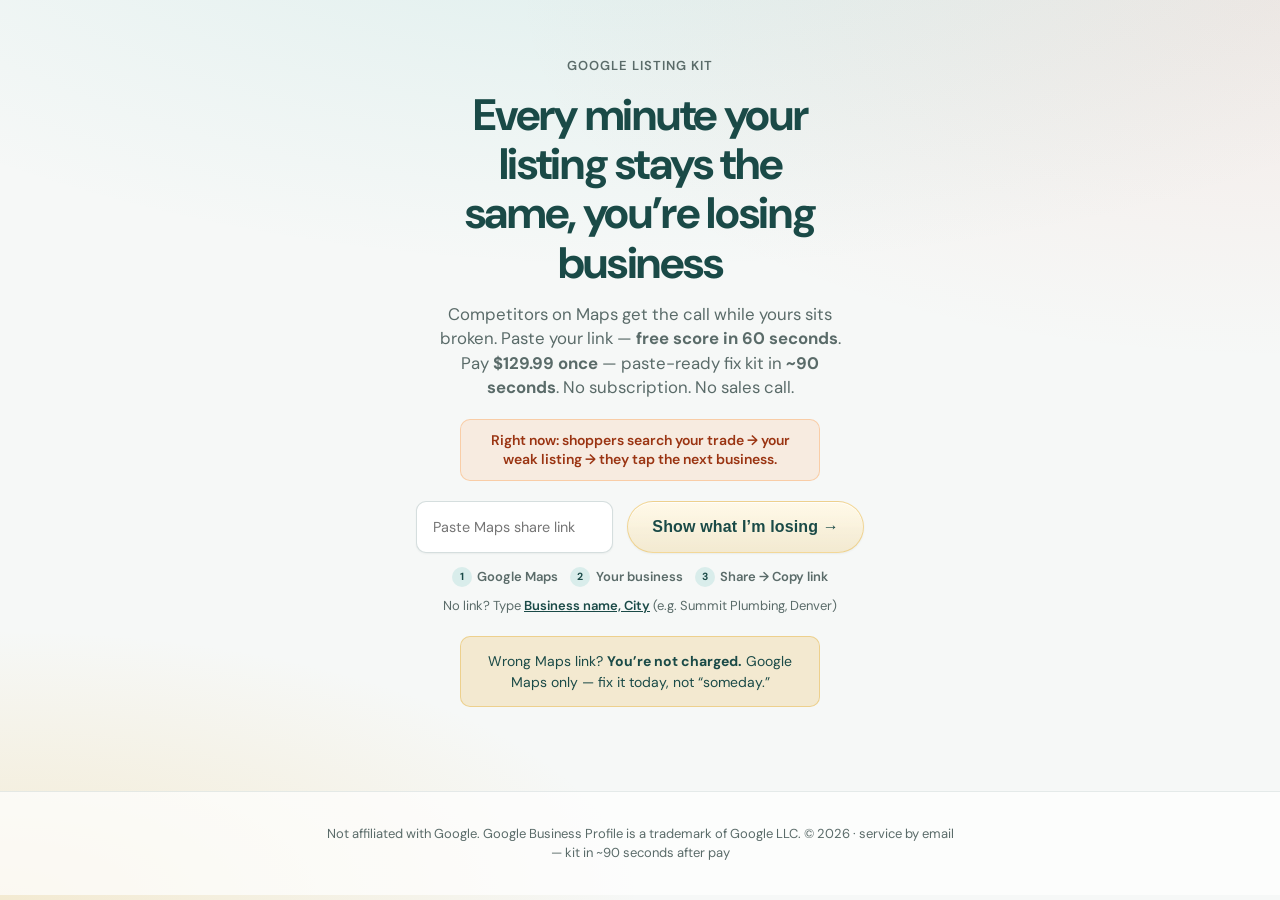
==== commit 874db7af: "Add real Stripe-to-Doc-PDF automation; wire checkout to Apps Script. Pay uses checkout API with list" ====
--- a/index.html
+++ b/index.html
@@ -110,7 +110,7 @@
     />
     <link rel="stylesheet" href="styles.css" />
   </head>
-  <body>
+  <body data-checkout-api="">
     <a class="skip-link" href="#main">Skip to main content</a>
 
     <header class="hero">
@@ -505,6 +505,7 @@
               class="btn btn--primary btn--lg is-disabled"
               href="#checkout"
               data-stripe-url=""
+              data-checkout-api=""
               aria-disabled="true"
               tabindex="-1"
               aria-label="Get my kit — one-time fee $129.99"
@@ -513,9 +514,9 @@
           </div>
           <p class="checkout__next">Pay now — kit in <strong>~90 seconds</strong>. Paste tonight. Tomorrow’s searches stop going to the guy above you on Maps.</p>
           <p id="prequal-stripe-hint" class="hint hint--stripe" role="status" hidden>
-            Checkout is not live yet — email
-            <a href="mailto:alphapulsx@gmail.com">alphapulsx@gmail.com</a>
-            to pay manually, or connect Stripe on <code>#pay-cta</code> (<code>data-stripe-url</code>).
+            Automated checkout is not connected yet. Set <code>data-checkout-api</code> on
+            <code>&lt;body&gt;</code> to your deployed Apps Script web app URL (see
+            <code>automation/README.md</code>).
           </p>
         </div>
       </section>
@@ -573,9 +574,6 @@
         <p class="site-footer__legal">
           Not affiliated with Google. Google Business Profile is a trademark of Google LLC. ©
           <span id="y"></span> · service by email — kit in ~90 seconds after pay
-        </p>
-        <p class="site-footer__demo">
-          <a href="sample-triumph-report.html">Example deliverable</a> (sample business — not your order)
         </p>
       </div>
     </footer>
